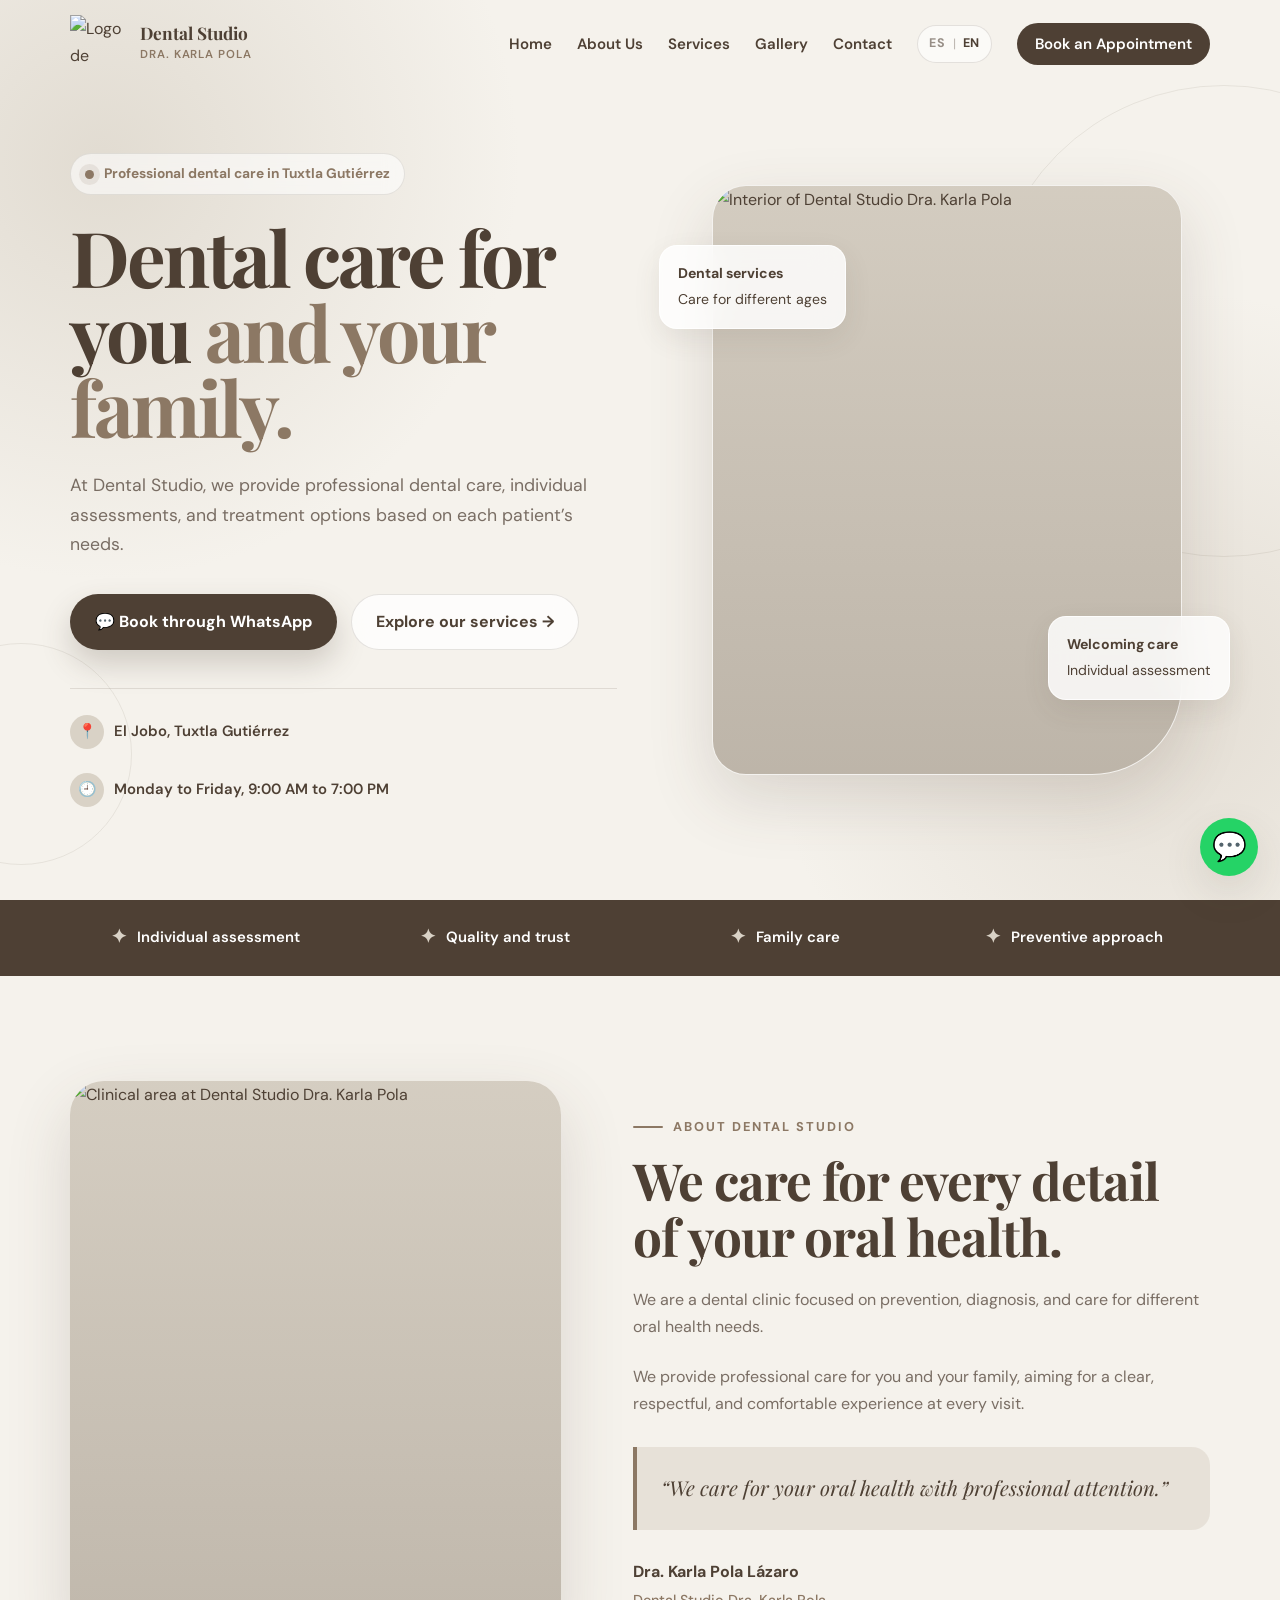
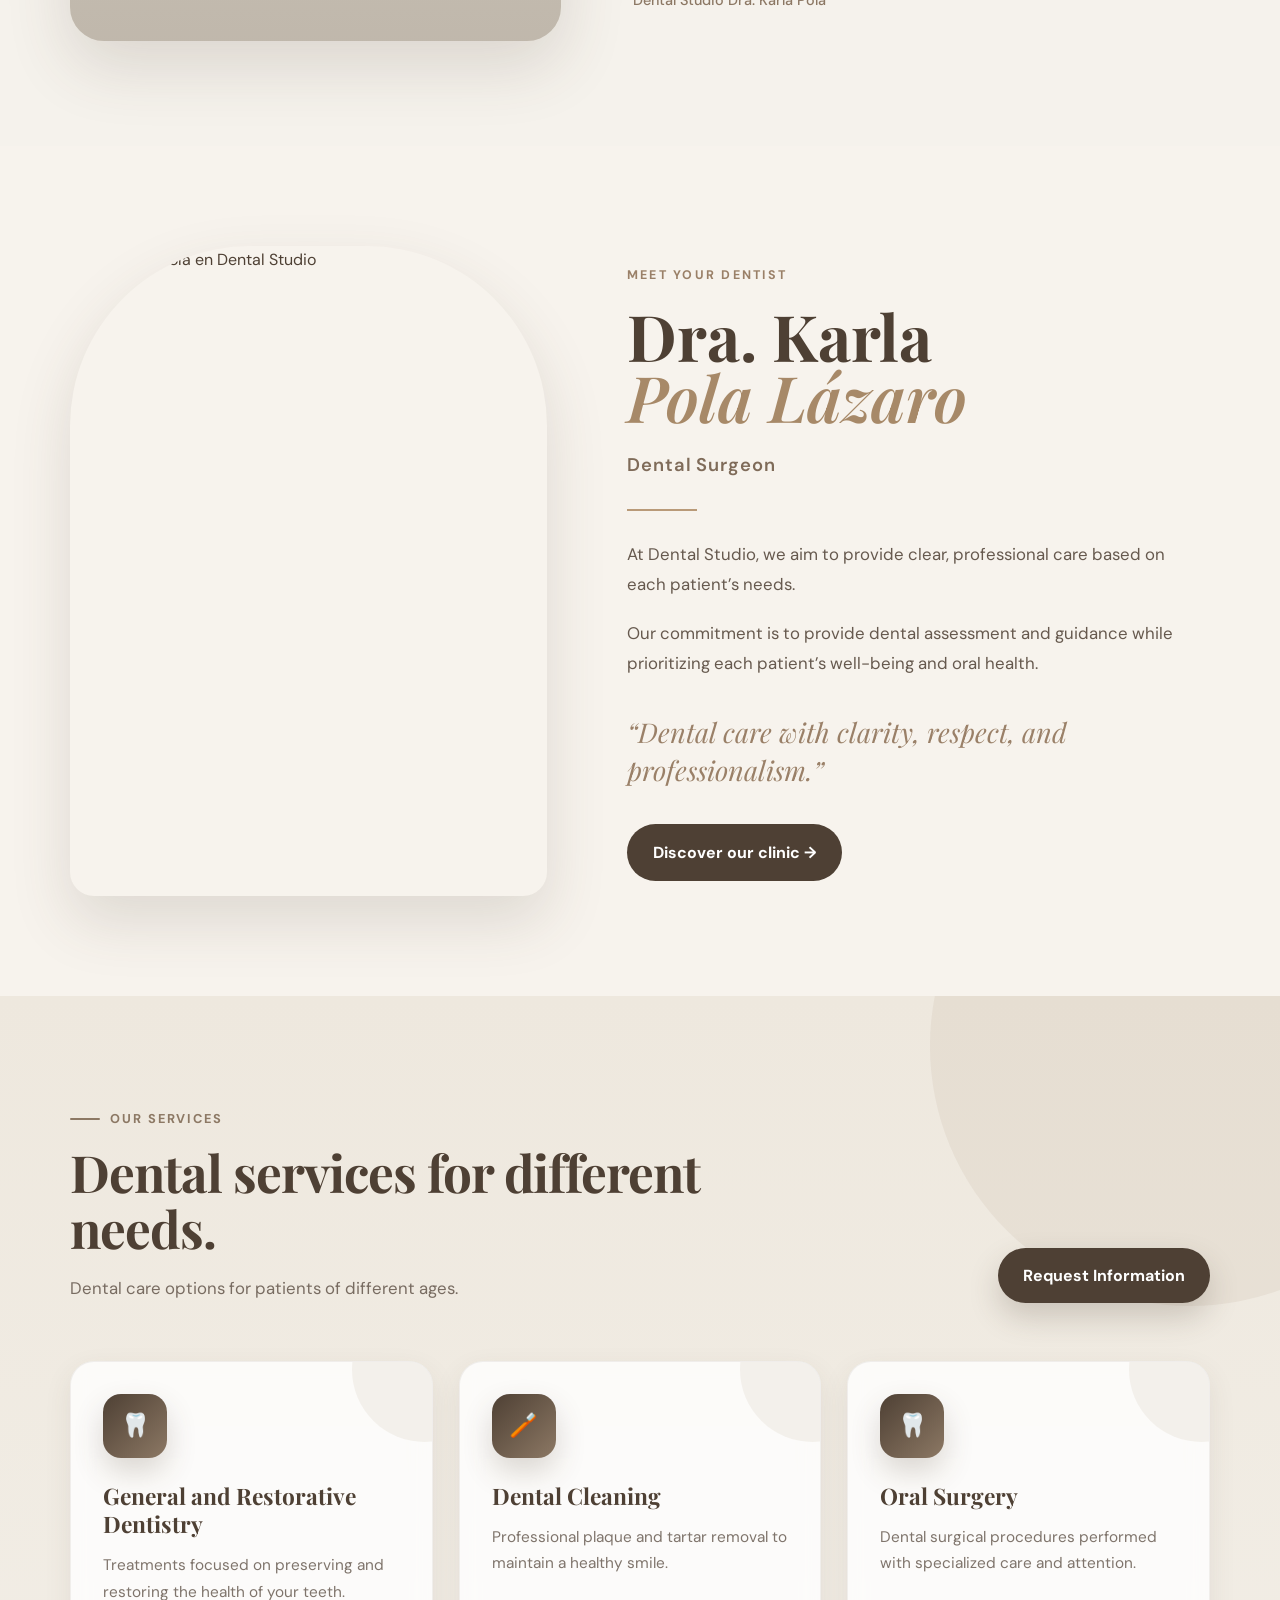
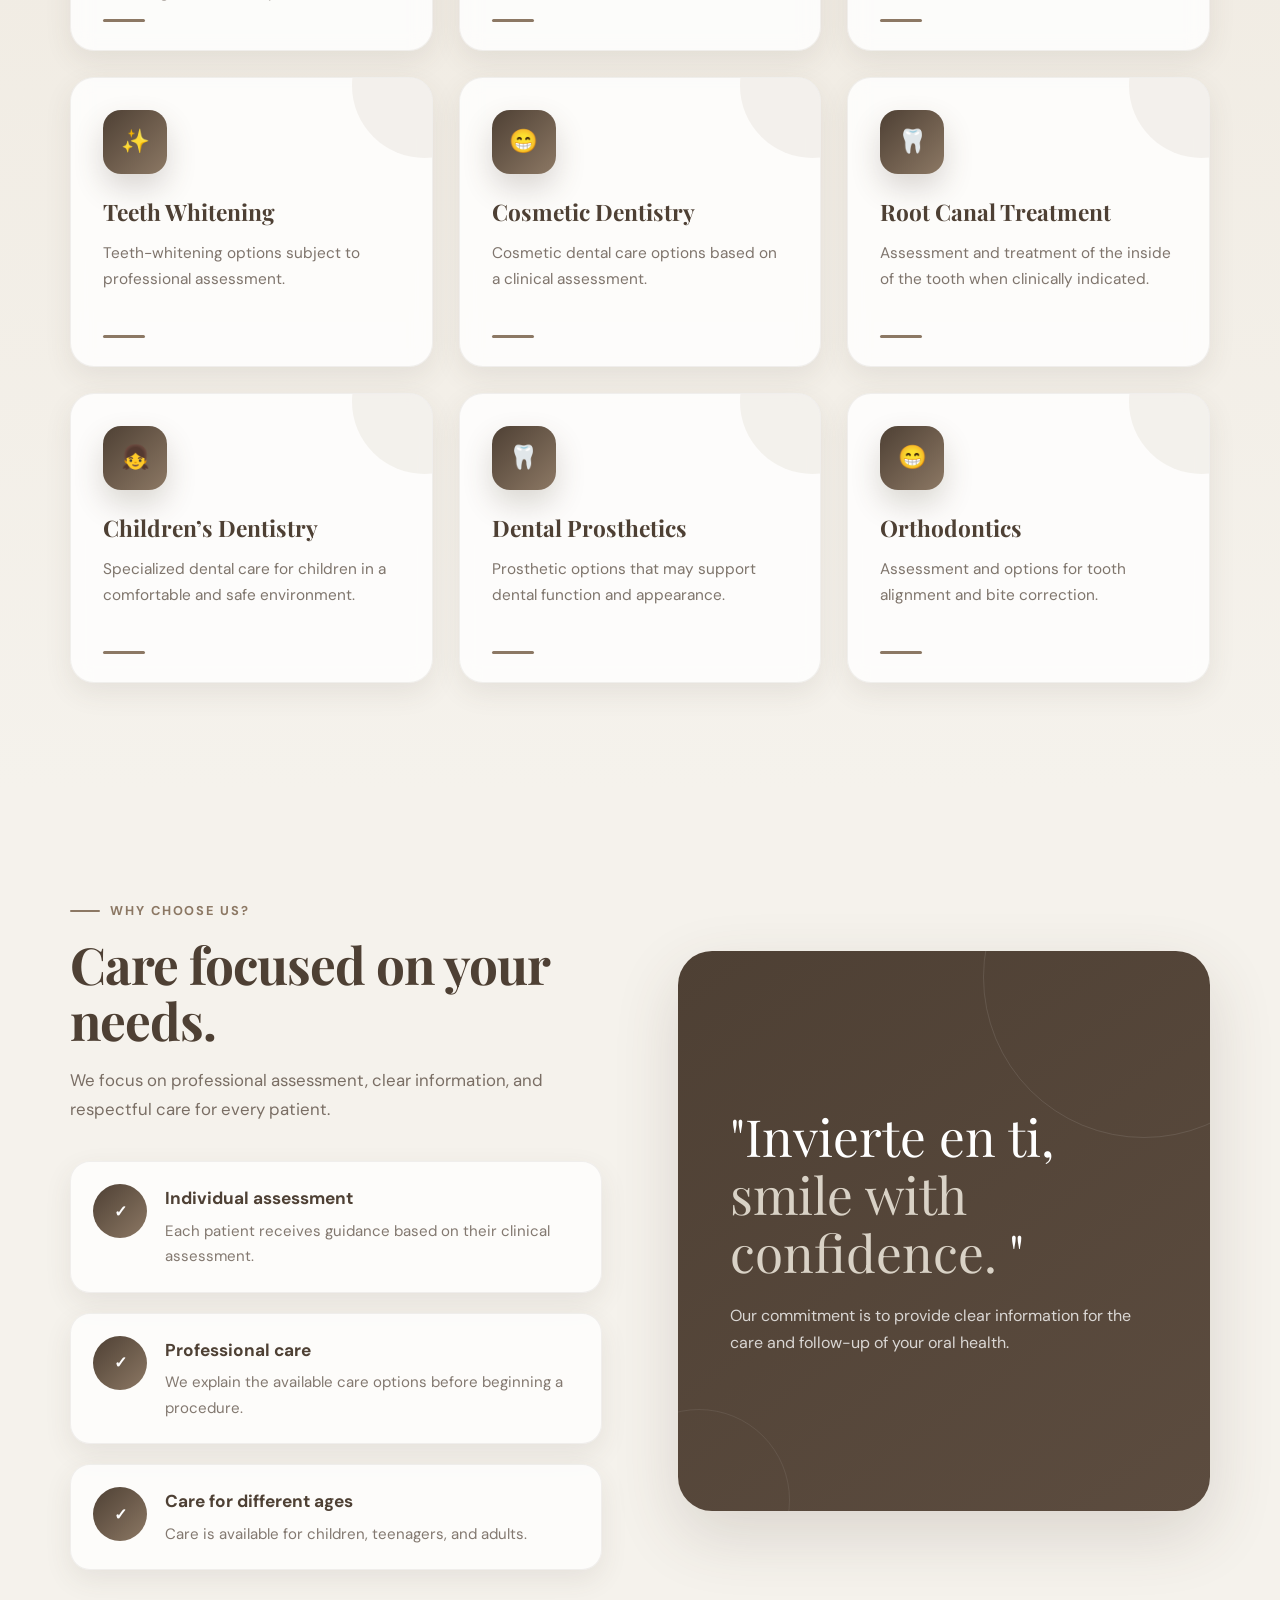
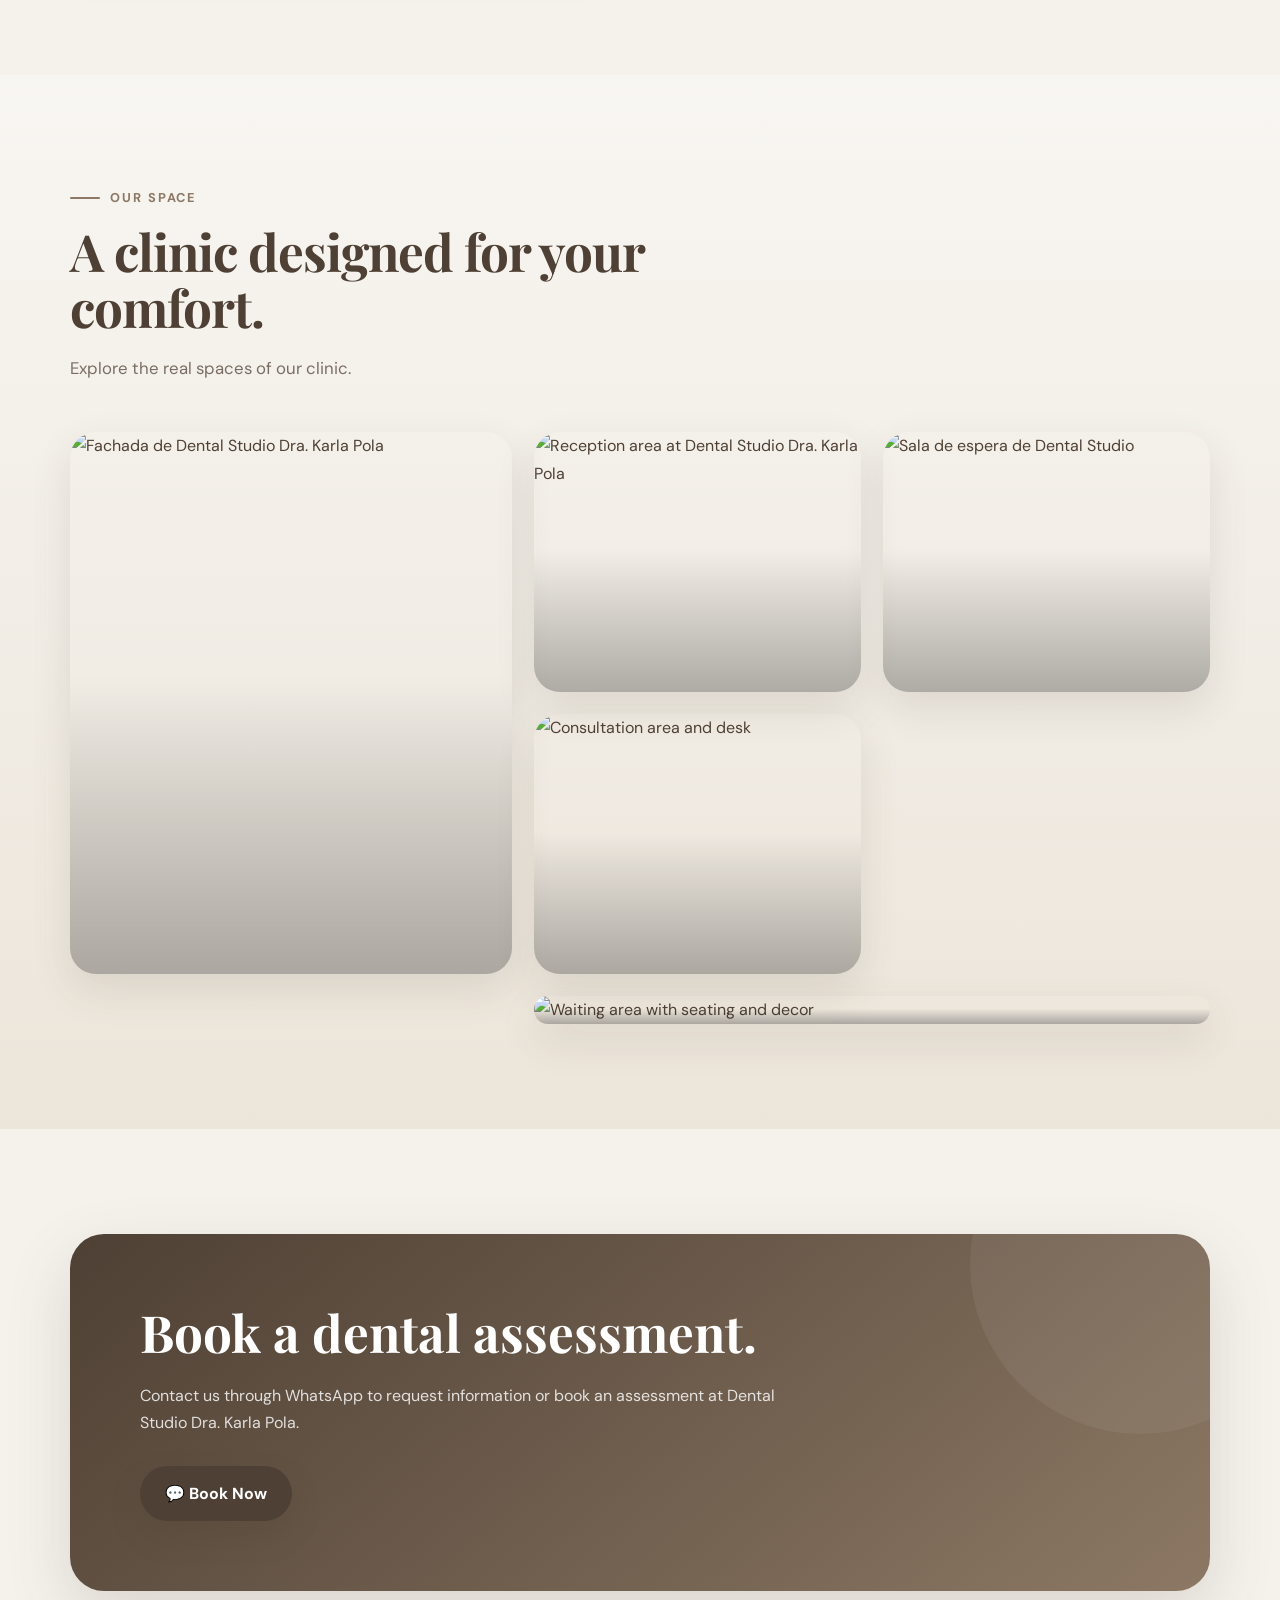
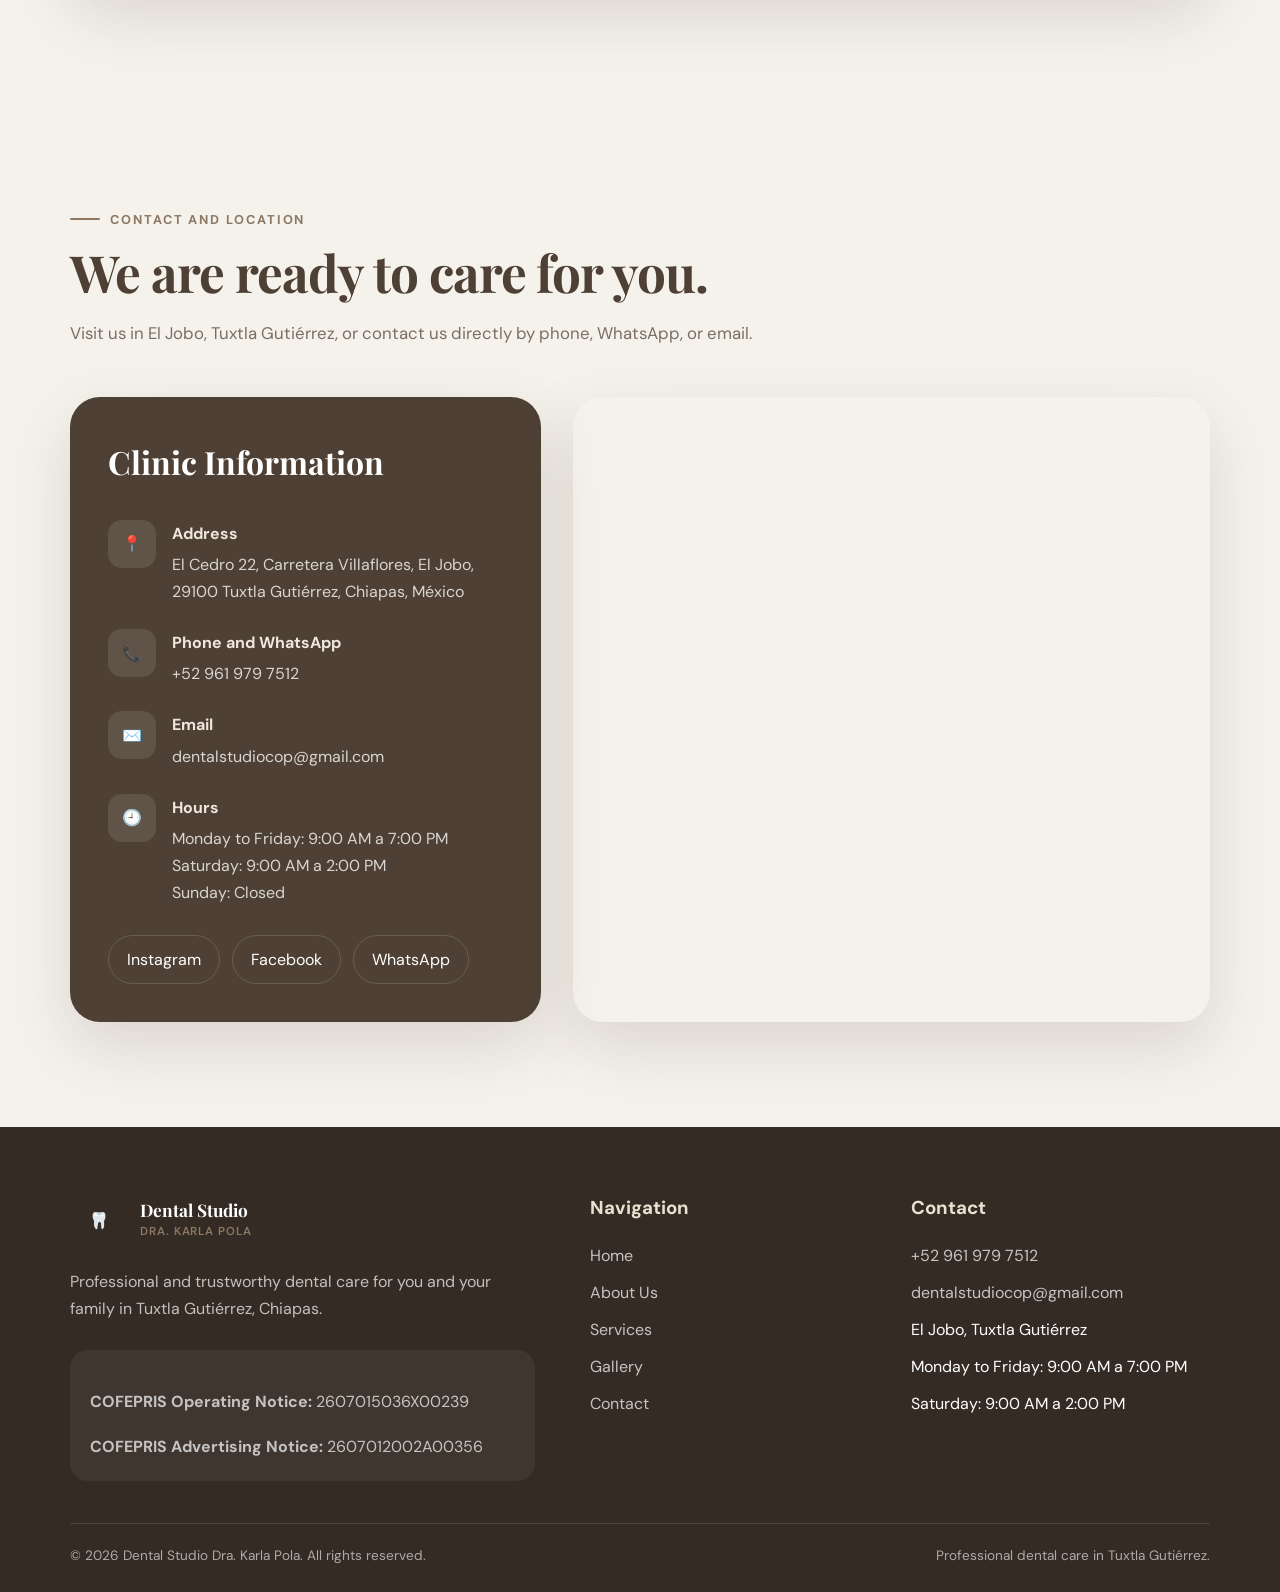
==== en.html @ 8b42f041 "Add files via upload Upload Dental Studio website" ====
<!DOCTYPE html>
<html lang="en">

<head>

    <meta charset="UTF-8">

    <meta name="viewport" content="width=device-width, initial-scale=1.0">

    <title>
        Dental Studio Dra. Karla Pola | Dentist in Tuxtla Gutiérrez
    </title>

    <meta
        name="description"
        content="Dental Studio Dra. Karla Pola offers professional dental care in Tuxtla Gutiérrez, Chiapas. Book your appointment through WhatsApp."
    >

    <meta
        name="keywords"
        content="dentist in Tuxtla Gutiérrez, dental clinic, dental cleaning, orthodontics, root canal treatment, teeth whitening"
    >

    <meta name="author" content="Dental Studio Dra. Karla Pola">

    <meta name="robots" content="index, follow">

    <meta name="theme-color" content="#4e4034">

    <meta
        property="og:title"
        content="Dental Studio Dra. Karla Pola"
    >

    <meta
        property="og:description"
        content="Professional and trustworthy dental care for you and your family."
    >

    <meta property="og:type" content="website">

    <meta property="og:locale" content="en_US">

    <link rel="preconnect" href="https://fonts.googleapis.com">

    <link
        rel="preconnect"
        href="https://fonts.gstatic.com"
        crossorigin
    >

    <link
        href="https://fonts.googleapis.com/css2?family=DM+Sans:wght@400;500;600;700&family=Playfair+Display:wght@600;700&display=swap"
        rel="stylesheet"
    >

    <link rel="stylesheet" href="style.css">

</head>

<body>

    <!-- Header and navigation -->

    <header class="site-header" id="header">

        <div class="container navbar">

            <a href="#inicio" class="brand">

      <div class="brand-mark">
    <img src="images/logo-simbolo.png" alt="Logo de Dental Studio Dra. Karla Pola">
</div>

                <div class="brand-text">

                    <strong>
                        Dental Studio
                    </strong>

                    <span>
                        Dra. Karla Pola
                    </span>

                </div>

            </a>

            <button
                class="menu-toggle"
                id="menuToggle"
                aria-label="Open menu"
                aria-expanded="false"
            >

                <span id="menuIcon">
                    ☰
                </span>

            </button>

            <nav aria-label="Main navigation">

                <ul class="nav-links" id="navLinks">

                    <li>
                        <a href="#inicio">
                            Home
                        </a>
                    </li>

                    <li>
                        <a href="#nosotros">
                            About Us
                        </a>
                    </li>

                    <li>
                        <a href="#servicios">
                            Services
                        </a>
                    </li>

                    <li>
                        <a href="#galeria">
                            Gallery
                        </a>
                    </li>

                    <li>
                        <a href="#contacto">
                            Contact
                        </a>
                    </li>
<li class="language-switcher">

    <a
        href="index.html"
        class="language-link"
        lang="es"
    >
        ES
    </a>

    <span aria-hidden="true">|</span>

    <a
        href="en.html"
        class="language-link active"
        lang="en"
        aria-current="page"
    >
        EN
    </a>

</li>
                    <li>

                        <a
                            class="nav-appointment"
                            href="https://wa.me/529619797512?text=Hello%2C%20I%20would%20like%20to%20book%20an%20appointment%20at%20Dental%20Studio."
                            target="_blank"
                            rel="noopener"
                        >

                            Book an Appointment

                        </a>

                    </li>

                </ul>

            </nav>

        </div>

    </header>


    <main>

        <!-- Hero section -->

        <section class="hero" id="inicio">

            <div class="container hero-grid">

                <div class="hero-content reveal">

                    <div class="hero-badge">

                        <span class="hero-badge-dot"></span>

                        Professional dental care in Tuxtla Gutiérrez

                    </div>

                    <h1>

                        Dental care for you

                        <span>
                            and your family.
                        </span>

                    </h1>

                    <p class="hero-description">

                        At Dental Studio, we provide professional dental care, individual assessments, and treatment options based on each patient’s needs.

                    </p>

                    <div class="hero-actions">

                        <a
                            class="btn btn-primary"
                            href="https://wa.me/529619797512?text=Hello%2C%20I%20would%20like%20to%20book%20an%20appointment%20at%20Dental%20Studio."
                            target="_blank"
                            rel="noopener"
                        >

                            💬 Book through WhatsApp

                        </a>

                        <a
                            class="btn btn-secondary"
                            href="#servicios"
                        >

                            Explore our services →

                        </a>

                    </div>

                    <div class="hero-info">

                        <div class="hero-info-item">

                            <span class="hero-info-icon">
                                📍
                            </span>

                            El Jobo, Tuxtla Gutiérrez

                        </div>

                        <div class="hero-info-item">

                            <span class="hero-info-icon">
                                🕘
                            </span>

                            Monday to Friday, 9:00 AM to 7:00 PM

                        </div>

                    </div>

                </div>


                <div class="hero-art reveal">

                    <div class="hero-card-main">

    <img
        src="images/consultorio-principal.jpg"
        alt="Interior of Dental Studio Dra. Karla Pola"
        class="hero-photo"
    >


                    </div>

                    <div class="floating-card floating-one">

                        <strong>
                            Dental services
                        </strong>

                        Care for different ages

                    </div>

                    <div class="floating-card floating-two">

                        <strong>
                            Welcoming care
                        </strong>

                        Individual assessment

                    </div>

                </div>

            </div>

        </section>


        <!-- Franja de beneficios -->

        <section class="trust-strip">

            <div class="container trust-list">

                <div class="trust-item">

                    <span>
                        ✦
                    </span>

                    Individual assessment

                </div>

                <div class="trust-item">

                    <span>
                        ✦
                    </span>

                    Quality and trust

                </div>

                <div class="trust-item">

                    <span>
                        ✦
                    </span>

                    Family care

                </div>

                <div class="trust-item">

                    <span>
                        ✦
                    </span>

                    Preventive approach

                </div>

            </div>

        </section>


        <!-- About the clinic -->

        <section class="section" id="nosotros">

            <div class="container about-grid">

                <div class="about-visual reveal">

    <img
        src="images/equipo-dental.jpg"
        alt="Clinical area at Dental Studio Dra. Karla Pola"
        class="about-photo"
    >

</div>

                <div class="about-content reveal">

                    <span class="section-kicker">

                        About Dental Studio

                    </span>

                    <h2 class="section-title">

                        We care for every detail of your oral health.

                    </h2>

                    <p>

                        We are a dental clinic focused on prevention, diagnosis, and care for different oral health needs.

                    </p>

                    <p>

                        We provide professional care for you and your family, aiming for a clear, respectful, and comfortable experience at every visit.

                    </p>

                    <div class="signature">

                        “We care for your oral health with professional attention.”

                    </div>

                    <div class="doctor-name">

                        Dra. Karla Pola Lázaro

                        <span>

                            Dental Studio Dra. Karla Pola

                        </span>

                    </div>

                </div>

            </div>

        </section>
<!-- ========================================
     CONOCE A LA DRA. KARLA POLA
========================================= -->

<section class="dentista-section" id="dentista">
    <div class="container dentista-container">

        <!-- Photo -->
        <div class="dentista-foto">
            <img
                src="images/dra-karla-pola.jpg"
                alt="Dra. Karla Pola en Dental Studio"
            >
        </div>

        <!-- Information -->
        <div class="dentista-info">

            <span class="dentista-etiqueta">
                MEET YOUR DENTIST
            </span>

            <h2>
                Dra. Karla<br>
                <em>Pola Lázaro</em>
            </h2>

            <p class="dentista-titulo">
                Dental Surgeon
            </p>

            <div class="dentista-linea"></div>

            <p class="dentista-descripcion">
                At Dental Studio, we aim to provide clear, professional care based on each patient’s needs.
            </p>

            <p class="dentista-descripcion">
                Our commitment is to provide dental assessment and guidance while prioritizing each patient’s well-being and oral health.
            </p>

            <blockquote>
                “Dental care with clarity, respect, and professionalism.”
            </blockquote>

            <a href="#contacto" class="dentista-boton">
                Discover our clinic →
            </a>

        </div>

    </div>
</section>
        <!-- =========================
             SERVICIOS
        ========================== -->

        <section class="section services-section" id="servicios">

            <div class="container">

                <div class="services-header reveal">

                    <div>

                        <span class="section-kicker">
                            Our Services
                        </span>

                        <h2 class="section-title">
                            Dental services for different needs.
                        </h2>

                        <p class="section-text">
                            Dental care options for patients of different ages.
                        </p>

                    </div>

                    <a
                        href="https://wa.me/529619797512"
                        target="_blank"
                        class="btn btn-primary">

                        Request Information

                    </a>

                </div>


                <div class="services-grid">

                    <div class="card reveal">

                        <div class="service-icon">🦷</div>

                        <h3>General and Restorative Dentistry</h3>

                        <p>
                            Treatments focused on preserving and restoring the health of your teeth.
                        </p>

                    </div>


                    <div class="card reveal">

                        <div class="service-icon">🪥</div>

                        <h3>Dental Cleaning</h3>

                        <p>
                            Professional plaque and tartar removal to maintain a healthy smile.
                        </p>

                    </div>


                    <div class="card reveal">

                        <div class="service-icon">🦷</div>

                        <h3>Oral Surgery</h3>

                        <p>
                            Dental surgical procedures performed with specialized care and attention.
                        </p>

                    </div>


                    <div class="card reveal">

                        <div class="service-icon">✨</div>

                        <h3>Teeth Whitening</h3>

                        <p>
                            Teeth-whitening options subject to professional assessment.
                        </p>

                    </div>


                    <div class="card reveal">

                        <div class="service-icon">😁</div>

                        <h3>Cosmetic Dentistry</h3>

                        <p>
                            Cosmetic dental care options based on a clinical assessment.
                        </p>

                    </div>


                    <div class="card reveal">

                        <div class="service-icon">🦷</div>

                        <h3>Root Canal Treatment</h3>

                        <p>
                            Assessment and treatment of the inside of the tooth when clinically indicated.
                        </p>

                    </div>


                    <div class="card reveal">

                        <div class="service-icon">👧</div>

                        <h3>Children’s Dentistry</h3>

                        <p>
                            Specialized dental care for children in a comfortable and safe environment.
                        </p>

                    </div>


                    <div class="card reveal">

                        <div class="service-icon">🦷</div>

                        <h3>Dental Prosthetics</h3>

                        <p>
                            Prosthetic options that may support dental function and appearance.
                        </p>

                    </div>


                    <div class="card reveal">

                        <div class="service-icon">😁</div>

                        <h3>Orthodontics</h3>

                        <p>
                            Assessment and options for tooth alignment and bite correction.
                        </p>

                    </div>

                </div>

            </div>

        </section>


        <!-- =========================
             WHY CHOOSE US?
        ========================== -->

        <section class="section">

            <div class="container benefits-grid">

                <div class="reveal">

                    <span class="section-kicker">

                        Why choose us?

                    </span>

                    <h2 class="section-title">

                        Care focused on your needs.

                    </h2>

                    <p class="section-text">

                        We focus on professional assessment, clear information, and respectful care for every patient.

                    </p>

                    <div class="benefit-list">

                        <div class="benefit-item">

                            <div class="benefit-number">

                                ✓

                            </div>

                            <div>

                                <h3>

                                    Individual assessment

                                </h3>

                                <p>

                                    Each patient receives guidance based on their clinical assessment.

                                </p>

                            </div>

                        </div>


                        <div class="benefit-item">

                            <div class="benefit-number">

                                ✓

                            </div>

                            <div>

                                <h3>

                                    Professional care

                                </h3>

                                <p>

                                    We explain the available care options before beginning a procedure.

                                </p>

                            </div>

                        </div>


                        <div class="benefit-item">

                            <div class="benefit-number">

                                ✓

                            </div>

                            <div>

                                <h3>

                                    Care for different ages

                                </h3>

                                <p>

                                    Care is available for children, teenagers, and adults.

                                </p>

                            </div>

                        </div>

                    </div>

                </div>


                <div class="benefit-visual reveal">

                    <div class="large-quote">

                        "Invierte en ti,

                        <span>

                            smile with confidence.

                        </span>"

                    </div>

                    <p>

                        Our commitment is to provide clear information for the care and follow-up of your oral health.

                    </p>

                </div>

            </div>

        </section>
        <!-- =========================
             GALLERY
        ========================== -->

        <section class="section gallery-section" id="galeria">

            <div class="container">

                <div class="reveal">

                    <span class="section-kicker">
                        Our Space
                    </span>

                    <h2 class="section-title">
                        A clinic designed for your comfort.
                    </h2>

                    <p class="section-text">
                        Explore the real spaces of our clinic.
                    </p>

                </div>


                <div class="gallery-grid">
<div class="gallery-item reveal">

    <img
        src="images/fachada.jpg"
        alt="Fachada de Dental Studio Dra. Karla Pola"
        class="gallery-photo"
    >

</div>

    <div class="gallery-item reveal">

        <img
            src="images/recepcion.jpg"
            alt="Reception area at Dental Studio Dra. Karla Pola"
            class="gallery-photo"
        >

    </div>

    <div class="gallery-item reveal">

        <img
            src="images/sala-espera.jpg"
            alt="Sala de espera de Dental Studio"
            class="gallery-photo"
        >

    </div>

    <div class="gallery-item reveal">

        <img
            src="images/escritorio.jpg"
            alt="Consultation area and desk"
            class="gallery-photo"
        >

    </div>

    <div class="gallery-item reveal">

        <img
            src="images/sillas-espejo.jpg"
            alt="Waiting area with seating and decor"
            class="gallery-photo"
        >

    </div>

</div>
        </section>


        <!-- =========================
             CALL TO ACTION
        ========================== -->

        <section class="section">

            <div class="container">

                <div class="cta-wrap reveal">

                    <div class="cta-content">

                        <h2>
                            Book a dental assessment.
                        </h2>

                        <p>
                            Contact us through WhatsApp to request information or book an assessment at Dental Studio Dra. Karla Pola.
                        </p>

                        <a
                            class="btn btn-primary"
                            href="https://wa.me/529619797512?text=Hello%2C%20I%20would%20like%20to%20book%20an%20appointment."
                            target="_blank"
                            rel="noopener"
                        >

                            💬 Book Now

                        </a>

                    </div>

                </div>

            </div>

        </section>


        <!-- =========================
             CONTACTO
        ========================== -->

        <section class="section" id="contacto">

            <div class="container">

                <div class="reveal">

                    <span class="section-kicker">
                        Contact and Location
                    </span>

                    <h2 class="section-title">
                        We are ready to care for you.
                    </h2>

                    <p class="section-text">
                        Visit us in El Jobo, Tuxtla Gutiérrez, or contact us directly by phone, WhatsApp, or email.
                    </p>

                </div>


                <div class="contact-grid">

                    <div class="contact-panel reveal">

                        <h3>
                            Clinic Information
                        </h3>


                        <div class="contact-list">

                            <div class="contact-item">

                                <div class="contact-icon">
                                    📍
                                </div>

                                <div>

                                    <strong>
                                        Address
                                    </strong>

                                    <span>
                                        El Cedro 22, Carretera Villaflores,
                                        El Jobo, 29100 Tuxtla Gutiérrez,
                                        Chiapas, México
                                    </span>

                                </div>

                            </div>


                            <div class="contact-item">

                                <div class="contact-icon">
                                    📞
                                </div>

                                <div>

                                    <strong>
                                        Phone and WhatsApp
                                    </strong>

                                    <a href="tel:+529619797512">
                                        +52 961 979 7512
                                    </a>

                                </div>

                            </div>


                            <div class="contact-item">

                                <div class="contact-icon">
                                    ✉️
                                </div>

                                <div>

                                    <strong>
                                        Email
                                    </strong>

                                    <a href="mailto:dentalstudiocop@gmail.com">
                                        dentalstudiocop@gmail.com
                                    </a>

                                </div>

                            </div>


                            <div class="contact-item">

                                <div class="contact-icon">
                                    🕘
                                </div>

                                <div>

                                    <strong>
                                        Hours
                                    </strong>

                                    <span>

                                        Monday to Friday:
                                        9:00 AM a 7:00 PM

                                        <br>

                                        Saturday:
                                        9:00 AM a 2:00 PM

                                        <br>

                                        Sunday:
                                        Closed

                                    </span>

                                </div>

                            </div>

                        </div>


                        <div class="social-links">

                            <a
                                class="social-link"
                                href="https://www.instagram.com/dentalstudio_drakarlapola?utm_source=qr"
                                target="_blank"
                                rel="noopener"
                            >

                                Instagram

                            </a>


                            <a
                                class="social-link"
                                href="https://www.facebook.com/share/1AmWBhHRGw/?mibextid=wwXIfr"
                                target="_blank"
                                rel="noopener"
                            >

                                Facebook

                            </a>


                            <a
                                class="social-link"
                                href="https://wa.me/529619797512"
                                target="_blank"
                                rel="noopener"
                            >

                                WhatsApp

                            </a>

                        </div>

                    </div>


                    <div class="map-panel reveal">

                        <iframe
                            src="https://www.google.com/maps/embed?pb=!1m18!1m12!1m3!1d3821.4355784479726!2d-93.11124862457578!3d16.705104522101074!2m3!1f0!2f0!3f0!3m2!1i1024!2i768!4f13.1!3m3!1m2!1s0x85ecd97ac8fa0645%3A0x7b924d3f3253e0d6!2sDENTAL%20STUDIO%20DRA%20KARLA%20POLA!5e0!3m2!1sen!2sus!4v1783814371559!5m2!1sen!2sus"
                            width="600"
                            height="450"
                            style="border:0;"
                            allowfullscreen=""
                            loading="lazy"
                            referrerpolicy="strict-origin-when-cross-origin"
                            title="Location of Dental Studio Dra. Karla Pola">
                        </iframe>

                    </div>

                </div>

            </div>

        </section>

    </main>


    <!-- =========================
         FOOTER
    ========================== -->

    <footer>

        <div class="container">

            <div class="footer-grid">

                <div class="footer-brand">

                    <a href="#inicio" class="brand">

                        <div class="brand-mark">
                            🦷
                        </div>

                        <div class="brand-text">

                            <strong>
                                Dental Studio
                            </strong>

                            <span>
                                Dra. Karla Pola
                            </span>

                        </div>

                    </a>


                    <p>
                        Professional and trustworthy dental care
                        for you and your family in Tuxtla Gutiérrez,
                        Chiapas.
                    </p>


                    <div class="legal-notices">

                        <p>

                            <strong>
                                COFEPRIS Operating Notice:
                            </strong>

                            2607015036X00239

                        </p>

                        <p>

                            <strong>
                                COFEPRIS Advertising Notice:
                            </strong>

                            2607012002A00356

                        </p>

                    </div>

                </div>


                <div>

                    <h3 class="footer-title">
                        Navigation
                    </h3>

                    <ul class="footer-links">

                        <li>
                            <a href="#inicio">
                                Home
                            </a>
                        </li>

                        <li>
                            <a href="#nosotros">
                                About Us
                            </a>
                        </li>

                        <li>
                            <a href="#servicios">
                                Services
                            </a>
                        </li>

                        <li>
                            <a href="#galeria">
                                Gallery
                            </a>
                        </li>

                        <li>
                            <a href="#contacto">
                                Contact
                            </a>
                        </li>

                    </ul>

                </div>


                <div>

                    <h3 class="footer-title">
                        Contact
                    </h3>

                    <ul class="footer-links">

                        <li>

                            <a href="tel:+529619797512">
                                +52 961 979 7512
                            </a>

                        </li>

                        <li>

                            <a href="mailto:dentalstudiocop@gmail.com">
                                dentalstudiocop@gmail.com
                            </a>

                        </li>

                        <li>
                            El Jobo, Tuxtla Gutiérrez
                        </li>

                        <li>
                            Monday to Friday: 9:00 AM a 7:00 PM
                        </li>

                        <li>
                            Saturday: 9:00 AM a 2:00 PM
                        </li>

                    </ul>

                </div>

            </div>


            <div class="footer-bottom">

                <span>

                    © <span id="currentYear"></span>
                    Dental Studio Dra. Karla Pola.
                    All rights reserved.

                </span>

                <span>
                    Professional dental care in Tuxtla Gutiérrez.
                </span>

            </div>

        </div>

    </footer>


    <!-- Back-to-top button -->

    <button
        class="back-to-top"
        id="backToTop"
        aria-label="Back to top"
    >

        ↑

    </button>


    <!-- Floating WhatsApp button -->

    <a
        class="whatsapp-float"
        href="https://wa.me/529619797512?text=Hello%2C%20I%20would%20like%20to%20request%20information."
        target="_blank"
        rel="noopener"
        aria-label="Contact through WhatsApp"
    >

        💬

    </a>


    <script src="script.js"></script>

</body>

</html>
---- style.css ----
/* ========================================
   VARIABLES Y COLORES
======================================== */

:root {
    --ivory: #f5f2ec;
    --cream: #eee8de;
    --stone: #b7a996;
    --walnut: #8c7864;
    --greige: #d9d2c6;
    --mocha: #4e4034;
    --dark-mocha: #392f27;
    --white: #ffffff;

    --text-soft: rgba(78, 64, 52, 0.74);
    --border-soft: rgba(78, 64, 52, 0.1);

    --shadow-large:
        0 24px 65px rgba(78, 64, 52, 0.16);

    --shadow-medium:
        0 16px 40px rgba(78, 64, 52, 0.12);

    --shadow-small:
        0 10px 28px rgba(78, 64, 52, 0.09);

    --radius-large: 34px;
    --radius-medium: 24px;
    --radius-small: 16px;

    --transition: 0.35s ease;
}


/* ========================================
   REINICIO GENERAL
======================================== */

* {
    margin: 0;
    padding: 0;
    box-sizing: border-box;
}


html {
    scroll-behavior: smooth;
    scroll-padding-top: 95px;
}


body {
    font-family: "DM Sans", Arial, sans-serif;
    background-color: var(--ivory);
    color: var(--mocha);
    line-height: 1.7;
    overflow-x: hidden;
}


body.menu-open {
    overflow: hidden;
}


img {
    display: block;
    width: 100%;
    max-width: 100%;
}


a {
    color: inherit;
    text-decoration: none;
}


button,
input,
textarea,
select {
    font: inherit;
}


ul {
    list-style: none;
}


/* ========================================
   CONTENEDORES Y SECCIONES
======================================== */

.container {
    width: min(1140px, calc(100% - 40px));
    margin-left: auto;
    margin-right: auto;
}


.section {
    position: relative;
    padding: 105px 0;
}


.section-kicker {
    display: inline-flex;
    align-items: center;
    gap: 10px;
    margin-bottom: 14px;
    color: var(--walnut);
    font-size: 0.8rem;
    font-weight: 700;
    letter-spacing: 0.15em;
    text-transform: uppercase;
}


.section-kicker::before {
    content: "";
    width: 30px;
    height: 2px;
    border-radius: 999px;
    background-color: var(--walnut);
}


.section-title {
    max-width: 760px;
    font-family: "Playfair Display", Georgia, serif;
    font-size: clamp(2.2rem, 4vw, 3.8rem);
    line-height: 1.1;
    letter-spacing: -0.02em;
    color: var(--mocha);
}


.section-text {
    max-width: 720px;
    margin-top: 18px;
    color: var(--text-soft);
    font-size: 1.05rem;
}


/* ========================================
   BOTONES
======================================== */

.btn {
    display: inline-flex;
    align-items: center;
    justify-content: center;
    gap: 10px;
    min-height: 52px;
    padding: 13px 24px;
    border: 1px solid transparent;
    border-radius: 999px;
    font-weight: 700;
    cursor: pointer;

    transition:
        transform var(--transition),
        box-shadow var(--transition),
        background-color var(--transition),
        color var(--transition);
}


.btn:hover {
    transform: translateY(-3px);
}


.btn-primary {
    background-color: var(--mocha);
    color: var(--white);
    box-shadow:
        0 14px 30px rgba(78, 64, 52, 0.22);
}


.btn-primary:hover {
    background-color: var(--dark-mocha);
    box-shadow:
        0 18px 38px rgba(78, 64, 52, 0.28);
}


.btn-secondary {
    background-color: rgba(255, 255, 255, 0.76);
    color: var(--mocha);
    border-color: rgba(78, 64, 52, 0.14);
    backdrop-filter: blur(12px);
}


.btn-secondary:hover {
    background-color: var(--white);
}


/* ========================================
   ENCABEZADO
======================================== */

.site-header {
    position: fixed;
    top: 0;
    left: 0;
    right: 0;
    z-index: 1000;
    padding: 15px 0;

    transition:
        padding var(--transition),
        background-color var(--transition),
        box-shadow var(--transition);
}


.site-header.scrolled {
    padding: 10px 0;
    background-color: rgba(245, 242, 236, 0.92);
    backdrop-filter: blur(18px);
    box-shadow:
        0 8px 30px rgba(78, 64, 52, 0.08);
}


.navbar {
    display: flex;
    align-items: center;
    justify-content: space-between;
    gap: 30px;
}


/* ========================================
   LOGO Y NOMBRE
======================================== */

.brand {
    display: flex;
    align-items: center;
    gap: 12px;
    min-width: 230px;
}


.brand-mark {
    width: 58px;
    height: 58px;
    display: flex;
    align-items: center;
    justify-content: center;
    flex-shrink: 0;
}

.brand-mark img {
    width: 100%;
    height: 100%;
    object-fit: contain;
    display: block;
}

.brand-text strong {
    display: block;
    font-family: "Playfair Display", Georgia, serif;
    font-size: 1.08rem;
    line-height: 1.1;
}


.brand-text span {
    display: block;
    margin-top: 3px;
    color: var(--walnut);
    font-size: 0.72rem;
    font-weight: 600;
    letter-spacing: 0.08em;
    text-transform: uppercase;
}


/* ========================================
   MENÚ
======================================== */

.nav-links {
    display: flex;
    align-items: center;
    gap: 25px;
}


.nav-links a {
    position: relative;
    font-size: 0.94rem;
    font-weight: 600;
}


.nav-links a:not(.nav-appointment)::after {
    content: "";
    position: absolute;
    left: 0;
    bottom: -7px;
    width: 0;
    height: 2px;
    border-radius: 999px;
    background-color: var(--walnut);
    transition: width var(--transition);
}


.nav-links a:hover::after {
    width: 100%;
}


.nav-appointment {
    padding: 11px 18px;
    border-radius: 999px;
    background-color: var(--mocha);
    color: var(--white);

    transition:
        transform var(--transition),
        background-color var(--transition),
        box-shadow var(--transition);
}


.nav-appointment:hover {
    transform: translateY(-2px);
    background-color: var(--dark-mocha);
    box-shadow:
        0 12px 28px rgba(78, 64, 52, 0.2);
}


.menu-toggle {
    width: 46px;
    height: 46px;
    display: none;
    place-items: center;
    border: none;
    border-radius: 50%;
    background-color: var(--white);
    color: var(--mocha);
    box-shadow: var(--shadow-small);
    cursor: pointer;
}


/* ========================================
   ANIMACIONES GENERALES
======================================== */

.reveal {
    opacity: 0;
    transform: translateY(30px);

    transition:
        opacity 0.8s ease,
        transform 0.8s ease;
}


.reveal.visible {
    opacity: 1;
    transform: translateY(0);
}
/* ========================================
   PORTADA PRINCIPAL
======================================== */

.hero {
    min-height: 100vh;
    display: flex;
    align-items: center;
    position: relative;
    overflow: hidden;
    padding: 145px 0 85px;

    background:
        radial-gradient(
            circle at 8% 18%,
            rgba(217, 210, 198, 0.7),
            transparent 30%
        ),
        radial-gradient(
            circle at 92% 78%,
            rgba(183, 169, 150, 0.28),
            transparent 30%
        ),
        var(--ivory);
}


.hero::before,
.hero::after {
    content: "";
    position: absolute;
    border-radius: 50%;
    border: 1px solid rgba(78, 64, 52, 0.09);
}


.hero::before {
    width: 470px;
    height: 470px;
    top: 85px;
    right: -180px;
}


.hero::after {
    width: 220px;
    height: 220px;
    left: -90px;
    bottom: 35px;
}


.hero-grid {
    display: grid;
    grid-template-columns: 1.02fr 0.98fr;
    align-items: center;
    gap: 68px;
    position: relative;
    z-index: 1;
}


.hero-content {
    position: relative;
    z-index: 2;
}


.hero-badge {
    display: inline-flex;
    align-items: center;
    gap: 10px;
    padding: 8px 14px;
    border: 1px solid rgba(78, 64, 52, 0.12);
    border-radius: 999px;
    background-color: rgba(255, 255, 255, 0.58);
    color: var(--walnut);
    font-size: 0.86rem;
    font-weight: 700;
    backdrop-filter: blur(10px);
}


.hero-badge-dot {
    width: 9px;
    height: 9px;
    border-radius: 50%;
    background-color: var(--walnut);
    box-shadow:
        0 0 0 6px rgba(140, 120, 100, 0.13);
}


.hero h1 {
    max-width: 700px;
    margin-top: 24px;
    font-family: "Playfair Display", Georgia, serif;
    font-size: clamp(3rem, 6vw, 5.9rem);
    line-height: 0.98;
    letter-spacing: -0.04em;
}


.hero h1 span {
    color: var(--walnut);
}


.hero-description {
    max-width: 650px;
    margin-top: 26px;
    color: var(--text-soft);
    font-size: 1.1rem;
}


.hero-actions {
    display: flex;
    flex-wrap: wrap;
    gap: 14px;
    margin-top: 34px;
}


.hero-info {
    display: flex;
    flex-wrap: wrap;
    gap: 24px;
    margin-top: 38px;
    padding-top: 26px;
    border-top: 1px solid rgba(78, 64, 52, 0.13);
}


.hero-info-item {
    display: flex;
    align-items: center;
    gap: 10px;
    font-size: 0.93rem;
    font-weight: 600;
}


.hero-info-icon {
    width: 34px;
    height: 34px;
    display: grid;
    place-items: center;
    border-radius: 50%;
    background-color: var(--greige);
}


/* ========================================
   FOTO PRINCIPAL DEL CONSULTORIO
======================================== */

.hero-art {
    min-height: 590px;
    position: relative;
    display: grid;
    place-items: center;
}


.hero-card-main {
    width: min(470px, 100%);
    height: 590px;
    position: relative;
    overflow: hidden;
    border: 1px solid rgba(255, 255, 255, 0.72);
    border-radius: 34px 34px 90px 34px;
    background-color: var(--greige);
    box-shadow: var(--shadow-large);
}


.hero-card-main::before {
    content: "";
    position: absolute;
    inset: 0;
    z-index: 1;
    pointer-events: none;

    background:
        linear-gradient(
            180deg,
            rgba(78, 64, 52, 0.04),
            rgba(78, 64, 52, 0.2)
        );
}


.hero-photo {
    width: 100%;
    height: 100%;
    object-fit: cover;
    object-position: center;
    transition: transform 0.7s ease;
}


.hero-card-main:hover .hero-photo {
    transform: scale(1.035);
}


/* ========================================
   TARJETAS FLOTANTES
======================================== */

.floating-card {
    position: absolute;
    z-index: 3;
    max-width: 210px;
    padding: 16px 18px;
    border: 1px solid rgba(255, 255, 255, 0.78);
    border-radius: 18px;
    background-color: rgba(255, 255, 255, 0.82);
    box-shadow: var(--shadow-small);
    backdrop-filter: blur(16px);
    font-size: 0.88rem;
}


.floating-card strong {
    display: block;
    margin-bottom: 2px;
    color: var(--mocha);
}


.floating-one {
    top: 60px;
    left: -26px;
}


.floating-two {
    right: -20px;
    bottom: 75px;
}


/* ========================================
   FRANJA DE BENEFICIOS
======================================== */

.trust-strip {
    margin-top: -1px;
    padding: 22px 0;
    background-color: var(--mocha);
    color: var(--white);
}


.trust-list {
    display: grid;
    grid-template-columns: repeat(4, 1fr);
    gap: 18px;
}


.trust-item {
    display: flex;
    align-items: center;
    justify-content: center;
    gap: 10px;
    text-align: center;
    font-size: 0.93rem;
    font-weight: 600;
}


.trust-item span {
    color: var(--greige);
    font-size: 1.2rem;
}
/* ========================================
   SECCIÓN NOSOTROS
======================================== */

.about-grid {
    display: grid;
    grid-template-columns: 0.92fr 1.08fr;
    align-items: center;
    gap: 72px;
}


.about-visual {
    min-height: 560px;
    position: relative;
    overflow: hidden;
    border-radius: var(--radius-large);
    background-color: var(--greige);
    box-shadow: var(--shadow-large);
}


.about-visual::before {
    content: "";
    position: absolute;
    inset: 0;
    z-index: 1;
    pointer-events: none;

    background:
        linear-gradient(
            180deg,
            rgba(78, 64, 52, 0.03),
            rgba(78, 64, 52, 0.18)
        );
}


.about-photo {
    width: 100%;
    height: 100%;
    min-height: 560px;
    object-fit: cover;
    object-position: center;
    transition: transform 0.7s ease;
}


.about-visual:hover .about-photo {
    transform: scale(1.035);
}


.about-content .section-title {
    max-width: 620px;
}


.about-content p {
    margin-top: 22px;
    color: var(--text-soft);
}


.signature {
    margin-top: 30px;
    padding: 24px;
    border-left: 4px solid var(--walnut);
    border-radius: 0 18px 18px 0;
    background-color: rgba(217, 210, 198, 0.5);
    font-family: "Playfair Display", Georgia, serif;
    font-size: 1.28rem;
    font-style: italic;
}


.doctor-name {
    margin-top: 28px;
    font-weight: 700;
}


.doctor-name span {
    display: block;
    margin-top: 3px;
    color: var(--walnut);
    font-size: 0.9rem;
    font-weight: 500;
}


/* ========================================
   SECCIÓN SERVICIOS
======================================== */

.services-section {
    position: relative;
    overflow: hidden;

    background:
        linear-gradient(
            180deg,
            var(--cream) 0%,
            var(--ivory) 100%
        );
}


.services-section::before {
    content: "";
    position: absolute;
    width: 520px;
    height: 520px;
    top: -210px;
    right: -170px;
    border-radius: 50%;
    background-color: rgba(183, 169, 150, 0.16);
}


.services-header {
    display: flex;
    align-items: flex-end;
    justify-content: space-between;
    gap: 40px;
    margin-bottom: 58px;
}


.services-grid {
    display: grid;
    grid-template-columns: repeat(3, 1fr);
    gap: 26px;
}


/* ========================================
   TARJETAS DE SERVICIOS
======================================== */

.card {
    min-height: 290px;
    position: relative;
    overflow: hidden;
    padding: 32px;
    border: 1px solid rgba(78, 64, 52, 0.07);
    border-radius: var(--radius-medium);
    background-color: rgba(255, 255, 255, 0.8);
    box-shadow: var(--shadow-small);
    backdrop-filter: blur(10px);

    transition:
        transform var(--transition),
        box-shadow var(--transition),
        background-color var(--transition);
}


.card::before {
    content: "";
    position: absolute;
    width: 145px;
    height: 145px;
    top: -65px;
    right: -65px;
    border-radius: 50%;
    background-color: rgba(183, 169, 150, 0.14);
    transition: transform var(--transition);
}


.card::after {
    content: "";
    position: absolute;
    left: 32px;
    bottom: 28px;
    width: 42px;
    height: 3px;
    border-radius: 999px;
    background-color: var(--walnut);
    transition: width var(--transition);
}


.card:hover {
    transform: translateY(-10px);
    background-color: var(--white);
    box-shadow: var(--shadow-large);
}


.card:hover::before {
    transform: scale(1.35);
}


.card:hover::after {
    width: 76px;
}


.service-icon {
    width: 64px;
    height: 64px;
    position: relative;
    z-index: 1;
    display: grid;
    place-items: center;
    margin-bottom: 24px;
    border-radius: 18px;

    background:
        linear-gradient(
            135deg,
            var(--mocha),
            var(--walnut)
        );

    color: var(--white);
    box-shadow:
        0 14px 30px rgba(78, 64, 52, 0.2);
    font-size: 1.45rem;
}


.card h3 {
    position: relative;
    z-index: 1;
    margin-bottom: 14px;
    font-family: "Playfair Display", Georgia, serif;
    font-size: 1.42rem;
    line-height: 1.25;
    color: var(--mocha);
}


.card p {
    position: relative;
    z-index: 1;
    color: rgba(78, 64, 52, 0.72);
    font-size: 0.96rem;
}


/* ========================================
   POR QUÉ ELEGIRNOS
======================================== */

.benefits-grid {
    display: grid;
    grid-template-columns: 1fr 1fr;
    align-items: center;
    gap: 76px;
}


.benefit-list {
    display: grid;
    gap: 20px;
    margin-top: 38px;
}


.benefit-item {
    display: grid;
    grid-template-columns: 54px 1fr;
    gap: 18px;
    padding: 22px;
    border: 1px solid rgba(78, 64, 52, 0.07);
    border-radius: 20px;
    background-color: rgba(255, 255, 255, 0.75);
    box-shadow: var(--shadow-small);

    transition:
        transform var(--transition),
        box-shadow var(--transition);
}


.benefit-item:hover {
    transform: translateX(8px);
    box-shadow: var(--shadow-medium);
}


.benefit-number {
    width: 54px;
    height: 54px;
    display: grid;
    place-items: center;
    border-radius: 50%;

    background:
        linear-gradient(
            135deg,
            var(--mocha),
            var(--walnut)
        );

    color: var(--white);
    font-weight: 700;
}


.benefit-item h3 {
    margin-bottom: 5px;
    color: var(--mocha);
    font-size: 1.08rem;
}


.benefit-item p {
    color: rgba(78, 64, 52, 0.7);
    font-size: 0.94rem;
}


.benefit-visual {
    min-height: 560px;
    position: relative;
    overflow: hidden;
    display: grid;
    align-content: center;
    padding: 52px;
    border-radius: var(--radius-large);

    background:
        linear-gradient(
            145deg,
            var(--mocha),
            #5c4c3f
        );

    color: var(--white);
    box-shadow: var(--shadow-large);
}


.benefit-visual::before {
    content: "";
    position: absolute;
    width: 320px;
    height: 320px;
    top: -135px;
    right: -95px;
    border: 1px solid rgba(255, 255, 255, 0.1);
    border-radius: 50%;
}


.benefit-visual::after {
    content: "";
    position: absolute;
    width: 180px;
    height: 180px;
    left: -70px;
    bottom: -80px;
    border: 1px solid rgba(255, 255, 255, 0.08);
    border-radius: 50%;
}


.large-quote {
    position: relative;
    z-index: 1;
    font-family: "Playfair Display", Georgia, serif;
    font-size: clamp(2.2rem, 4vw, 3.5rem);
    line-height: 1.14;
}


.large-quote span {
    color: var(--greige);
}


.benefit-visual p {
    position: relative;
    z-index: 1;
    margin-top: 20px;
    color: rgba(255, 255, 255, 0.78);
}
/* ========================================
   GALERÍA
======================================== */

.gallery-section{
    background:linear-gradient(
        180deg,
        #f8f6f2 0%,
        #ece5da 100%
    );
}

.gallery-grid {
    display: grid;
    grid-template-columns: 1.15fr 0.85fr 0.85fr;
    grid-template-rows: 260px 260px;
    gap: 22px;
    margin-top: 50px;
}

.gallery-item:first-child {
    grid-row: 1 / 3;
}

.gallery-item:last-child {
    grid-column: 2 / 4;
}

.gallery-item{

    position:relative;

    overflow:hidden;

    border-radius:26px;

    box-shadow:var(--shadow-medium);

    transition:
        transform .4s ease,
        box-shadow .4s ease;

}

.gallery-item:hover{

    transform:translateY(-8px);

    box-shadow:var(--shadow-large);

}

.gallery-item:first-child{

    grid-row:1 / 3;

}

.gallery-photo{

    width:100%;

    height:100%;

    object-fit:cover;

    object-position:center;

    transition:transform .6s ease;

}

.gallery-item:hover .gallery-photo{

    transform:scale(1.06);

}

.gallery-item::after{

    content:"";

    position:absolute;

    inset:0;

    background:linear-gradient(
        transparent 45%,
        rgba(0,0,0,.28)
    );

}

/* ========================================
   LLAMADA A LA ACCIÓN
======================================== */

.cta-wrap{

    overflow:hidden;

    position:relative;

    padding:70px;

    border-radius:34px;

    background:linear-gradient(
        140deg,
        var(--mocha),
        var(--walnut)
    );

    color:white;

    box-shadow:var(--shadow-large);

}

.cta-wrap::before{

    content:"";

    position:absolute;

    width:340px;

    height:340px;

    border-radius:50%;

    top:-140px;

    right:-100px;

    background:rgba(255,255,255,.06);

}

.cta-content{

    position:relative;

    z-index:2;

}

.cta-content h2{

    font-family:
        "Playfair Display",
        serif;

    font-size:clamp(2.4rem,4vw,4rem);

    line-height:1.1;

}

.cta-content p{

    margin:22px 0 30px;

    max-width:640px;

    color:rgba(255,255,255,.82);

}

/* ========================================
   CONTACTO
======================================== */

.contact-grid{

    display:grid;

    grid-template-columns:.85fr 1.15fr;

    gap:32px;

    margin-top:50px;

}

.contact-panel{

    background:var(--mocha);

    color:white;

    padding:38px;

    border-radius:30px;

    box-shadow:var(--shadow-large);

}

.contact-panel h3{

    font-family:
        "Playfair Display",
        serif;

    font-size:2rem;

}

.contact-list{

    display:grid;

    gap:24px;

    margin-top:30px;

}

.contact-item{

    display:grid;

    grid-template-columns:48px 1fr;

    gap:16px;

}

.contact-icon{

    width:48px;

    height:48px;

    display:grid;

    place-items:center;

    border-radius:14px;

    background:rgba(255,255,255,.10);

}

.contact-item strong{

    display:block;

    margin-bottom:4px;

    color:#efe7dc;

}

.contact-item span,
.contact-item a{

    color:rgba(255,255,255,.78);

}

.contact-item a:hover{

    color:white;

}

.social-links{

    display:flex;

    flex-wrap:wrap;

    gap:12px;

    margin-top:28px;

}

.social-link{

    padding:10px 18px;

    border-radius:999px;

    border:1px solid rgba(255,255,255,.15);

    transition:.3s;

}

.social-link:hover{

    background:rgba(255,255,255,.10);

}

.map-panel{

    overflow:hidden;

    border-radius:30px;

    box-shadow:var(--shadow-large);

}

.map-panel iframe{

    width:100%;

    height:100%;

    min-height:560px;

    border:0;

}

/* ========================================
   FOOTER
======================================== */

footer{

    background:#342b24;

    color:white;

    padding:65px 0 25px;

}

.footer-grid{

    display:grid;

    grid-template-columns:1.4fr .8fr .9fr;

    gap:55px;

}

.footer-brand p{

    margin-top:18px;

    max-width:430px;

    color:rgba(255,255,255,.70);

}

.footer-title{

    margin-bottom:18px;

    color:#ece0d0;

}

.footer-links{

    display:grid;

    gap:10px;

}

.footer-links a{

    color:rgba(255,255,255,.72);

}

.footer-links a:hover{

    color:white;

}

.legal-notices{

    margin-top:28px;

    padding:20px;

    border-radius:18px;

    background:rgba(255,255,255,.05);

}

.footer-bottom{

    display:flex;

    justify-content:space-between;

    gap:20px;

    margin-top:42px;

    padding-top:20px;

    border-top:1px solid rgba(255,255,255,.10);

    color:rgba(255,255,255,.60);

    font-size:.85rem;

}

/* ========================================
   BOTONES FLOTANTES
======================================== */

.whatsapp-float,
.back-to-top{

    position:fixed;

    right:22px;

    width:58px;

    height:58px;

    display:grid;

    place-items:center;

    border-radius:50%;

    text-decoration:none;

    box-shadow:var(--shadow-medium);

    transition:.3s;

    z-index:999;

}

.whatsapp-float{

    bottom:24px;

    background:#25D366;

    color:white;

    font-size:28px;

}

.back-to-top{

    bottom:95px;

    background:var(--mocha);

    color:white;

    border:none;

    opacity:0;

    pointer-events:none;

}

.back-to-top.visible{

    opacity:1;

    pointer-events:auto;

}

.whatsapp-float:hover,
.back-to-top:hover{

    transform:translateY(-5px);

}
/* ========================================
   TABLETS Y PANTALLAS MEDIANAS
======================================== */

@media (max-width: 980px) {

    .nav-links {
        position: fixed;
        inset: 0 0 0 24%;
        padding: 110px 36px 40px;
        flex-direction: column;
        align-items: flex-start;
        gap: 24px;
        background-color: rgba(245, 242, 236, 0.98);
        backdrop-filter: blur(18px);
        transform: translateX(100%);
        transition: transform var(--transition);
        box-shadow: -20px 0 50px rgba(78, 64, 52, 0.14);
    }

    .nav-links.open {
        transform: translateX(0);
    }

    .nav-links a {
        font-size: 1.15rem;
    }

    .menu-toggle {
        display: grid;
        position: relative;
        z-index: 1001;
    }

    .hero-grid,
    .about-grid,
    .benefits-grid,
    .contact-grid {
        grid-template-columns: 1fr;
    }

    .hero {
        min-height: auto;
    }

    .hero-grid {
        gap: 48px;
    }

    .hero-art {
        min-height: 520px;
    }

    .hero-card-main {
        width: min(620px, 100%);
        height: 520px;
    }

    .floating-one {
        left: 20px;
    }

    .floating-two {
        right: 20px;
    }

    .trust-list {
        grid-template-columns: repeat(2, 1fr);
    }

    .about-grid {
        gap: 48px;
    }

    .about-visual,
    .about-photo {
        min-height: 480px;
    }

    .services-grid {
        grid-template-columns: repeat(2, 1fr);
    }

    .services-header {
        align-items: flex-start;
    }

    .benefits-grid {
        gap: 50px;
    }

    .benefit-visual {
        min-height: 470px;
    }

    .gallery-grid {
        grid-template-columns: 1fr 1fr;
        grid-template-rows: 320px 235px 235px;
    }

    .gallery-item:first-child {
        grid-column: 1 / 3;
        grid-row: auto;
    }

    .footer-grid {
        grid-template-columns: 1fr 1fr;
    }

    .footer-brand {
        grid-column: 1 / 3;
    }
}


/* ========================================
   CELULARES
======================================== */

@media (max-width: 680px) {

    .container {
        width: min(100% - 28px, 1140px);
    }

    .section {
        padding: 78px 0;
    }

    .section-title {
        font-size: clamp(2rem, 11vw, 3.1rem);
    }

    .brand {
        min-width: auto;
    }

    .brand-text span {
        display: none;
    }

    .nav-links {
        inset: 0 0 0 10%;
        padding: 105px 28px 40px;
    }

    .hero {
        padding: 125px 0 70px;
    }

    .hero h1 {
        font-size: clamp(2.75rem, 14vw, 4.5rem);
    }

    .hero-description {
        font-size: 1rem;
    }

    .hero-actions {
        display: grid;
        grid-template-columns: 1fr;
    }

    .hero-actions .btn {
        width: 100%;
    }

    .hero-info {
        display: grid;
        gap: 14px;
    }

    .hero-art {
        min-height: 410px;
    }

    .hero-card-main {
        width: 100%;
        height: 410px;
        border-radius: 28px 28px 65px 28px;
    }

    .floating-card {
        max-width: 175px;
        padding: 13px 15px;
        font-size: 0.78rem;
    }

    .floating-one {
        top: 25px;
        left: 10px;
    }

    .floating-two {
        right: 10px;
        bottom: 25px;
    }

    .trust-list {
        grid-template-columns: 1fr;
    }

    .trust-item {
        justify-content: flex-start;
    }

    .about-visual,
    .about-photo {
        min-height: 390px;
    }

    .services-header {
        display: block;
    }

    .services-header .btn {
        width: 100%;
        margin-top: 24px;
    }

    .services-grid {
        grid-template-columns: 1fr;
    }

    .card {
        min-height: auto;
    }

    .benefit-item {
        grid-template-columns: 48px 1fr;
        padding: 19px;
    }

    .benefit-number {
        width: 48px;
        height: 48px;
    }

    .benefit-visual {
        min-height: 420px;
        padding: 38px 26px;
    }

    .large-quote {
        font-size: 2.15rem;
    }

    .gallery-grid {
        grid-template-columns: 1fr;
        grid-template-rows: repeat(4, 235px);
        gap: 16px;
    }

    .gallery-item:first-child {
        grid-column: auto;
    }

    .cta-wrap {
        padding: 44px 25px;
        border-radius: 26px;
    }

    .contact-panel {
        padding: 30px 22px;
    }

    .map-panel iframe {
        min-height: 420px;
    }

    .footer-grid {
        grid-template-columns: 1fr;
    }

    .footer-brand {
        grid-column: auto;
    }

    .footer-bottom {
        align-items: flex-start;
        flex-direction: column;
    }

    .whatsapp-float,
    .back-to-top {
        right: 16px;
        width: 52px;
        height: 52px;
    }

    .whatsapp-float {
        bottom: 18px;
        font-size: 24px;
    }

    .back-to-top {
        bottom: 82px;
    }
}


/* ========================================
   PANTALLAS MUY PEQUEÑAS
======================================== */

@media (max-width: 420px) {

    .hero-badge {
        align-items: flex-start;
        border-radius: 18px;
    }

    .hero-card-main {
        height: 360px;
    }

    .hero-art {
        min-height: 360px;
    }

    .floating-card {
        max-width: 155px;
        font-size: 0.72rem;
    }

    .contact-item {
        grid-template-columns: 42px 1fr;
    }

    .contact-icon {
        width: 42px;
        height: 42px;
    }
}


/* ========================================
   ACCESIBILIDAD Y MOVIMIENTO REDUCIDO
======================================== */

@media (prefers-reduced-motion: reduce) {

    html {
        scroll-behavior: auto;
    }

    *,
    *::before,
    *::after {
        animation-duration: 0.01ms !important;
        animation-iteration-count: 1 !important;
        transition-duration: 0.01ms !important;
    }
}
/* ========================================
   SECCIÓN DRA. KARLA POLA
======================================== */

.dentista-section {
    padding: 100px 0;
    background-color: #f7f3ed;
}

.dentista-container {
    display: grid;
    grid-template-columns: 0.9fr 1.1fr;
    align-items: center;
    gap: 80px;
}

/* FOTO */

.dentista-foto {
    position: relative;
    overflow: hidden;
    border-radius: 180px 180px 24px 24px;
    min-height: 650px;
    box-shadow: 0 25px 60px rgba(78, 64, 52, 0.15);
}

.dentista-foto img {
    width: 100%;
    height: 650px;
    display: block;
    object-fit: cover;
    object-position: center;
}

/* INFORMACIÓN */

.dentista-info {
    max-width: 580px;
}

.dentista-etiqueta {
    display: inline-block;
    margin-bottom: 20px;
    color: #9a8068;
    font-size: 0.78rem;
    font-weight: 700;
    letter-spacing: 0.18em;
}

.dentista-info h2 {
    margin: 0;
    color: #4e4034;
    font-family: "Playfair Display", Georgia, serif;
    font-size: clamp(3rem, 5vw, 5rem);
    line-height: 0.95;
}

.dentista-info h2 em {
    color: #a78968;
    font-weight: 600;
}

.dentista-titulo {
    margin-top: 22px;
    color: #7f6b59;
    font-size: 1.15rem;
    font-weight: 600;
    letter-spacing: 0.05em;
}

.dentista-linea {
    width: 70px;
    height: 2px;
    margin: 28px 0;
    background-color: #b99a78;
}

.dentista-descripcion {
    margin-bottom: 18px;
    color: #66594e;
    font-size: 1.05rem;
    line-height: 1.8;
}

.dentista-info blockquote {
    margin: 35px 0;
    color: #9a8068;
    font-family: "Playfair Display", Georgia, serif;
    font-size: 1.7rem;
    font-style: italic;
    line-height: 1.4;
}

.dentista-boton {
    display: inline-block;
    padding: 15px 26px;
    border-radius: 999px;
    background-color: #4e4034;
    color: #ffffff;
    font-weight: 700;
    text-decoration: none;
    transition: transform 0.3s ease, opacity 0.3s ease;
}

.dentista-boton:hover {
    transform: translateY(-2px);
    opacity: 0.9;
}

/* ========================================
   RESPONSIVE
======================================== */

@media (max-width: 900px) {

    .dentista-section {
        padding: 70px 0;
    }

    .dentista-container {
        grid-template-columns: 1fr;
        gap: 45px;
    }

    .dentista-foto {
        min-height: 550px;
        border-radius: 140px 140px 24px 24px;
    }

    .dentista-foto img {
        height: 550px;
    }

    .dentista-info {
        max-width: 100%;
    }
}

@media (max-width: 600px) {

    .dentista-section {
        padding: 55px 0;
    }

    .dentista-container {
        gap: 35px;
    }

    .dentista-foto {
        min-height: 480px;
        border-radius: 110px 110px 20px 20px;
    }

    .dentista-foto img {
        height: 480px;
    }

    .dentista-info h2 {
        font-size: 3rem;
    }

    .dentista-info blockquote {
        font-size: 1.4rem;
    }
}
/* ========================================
   LANGUAGE SWITCHER
======================================== */

.language-switcher {
    display: flex;
    align-items: center;
    gap: 7px;
    padding: 7px 11px;
    border: 1px solid rgba(78, 64, 52, 0.14);
    border-radius: 999px;
    background-color: rgba(255, 255, 255, 0.6);
}

.language-switcher span {
    color: rgba(78, 64, 52, 0.35);
    font-size: 0.82rem;
}

.language-link {
    color: rgba(78, 64, 52, 0.58);
    font-size: 0.78rem !important;
    font-weight: 700 !important;
    letter-spacing: 0.06em;
}

.language-link.active {
    color: var(--mocha);
}

.language-switcher .language-link::after {
    display: none;
}

@media (max-width: 980px) {

    .language-switcher {
        margin-top: 10px;
        padding: 9px 14px;
    }

    .language-link {
        font-size: 0.95rem !important;
    }
}
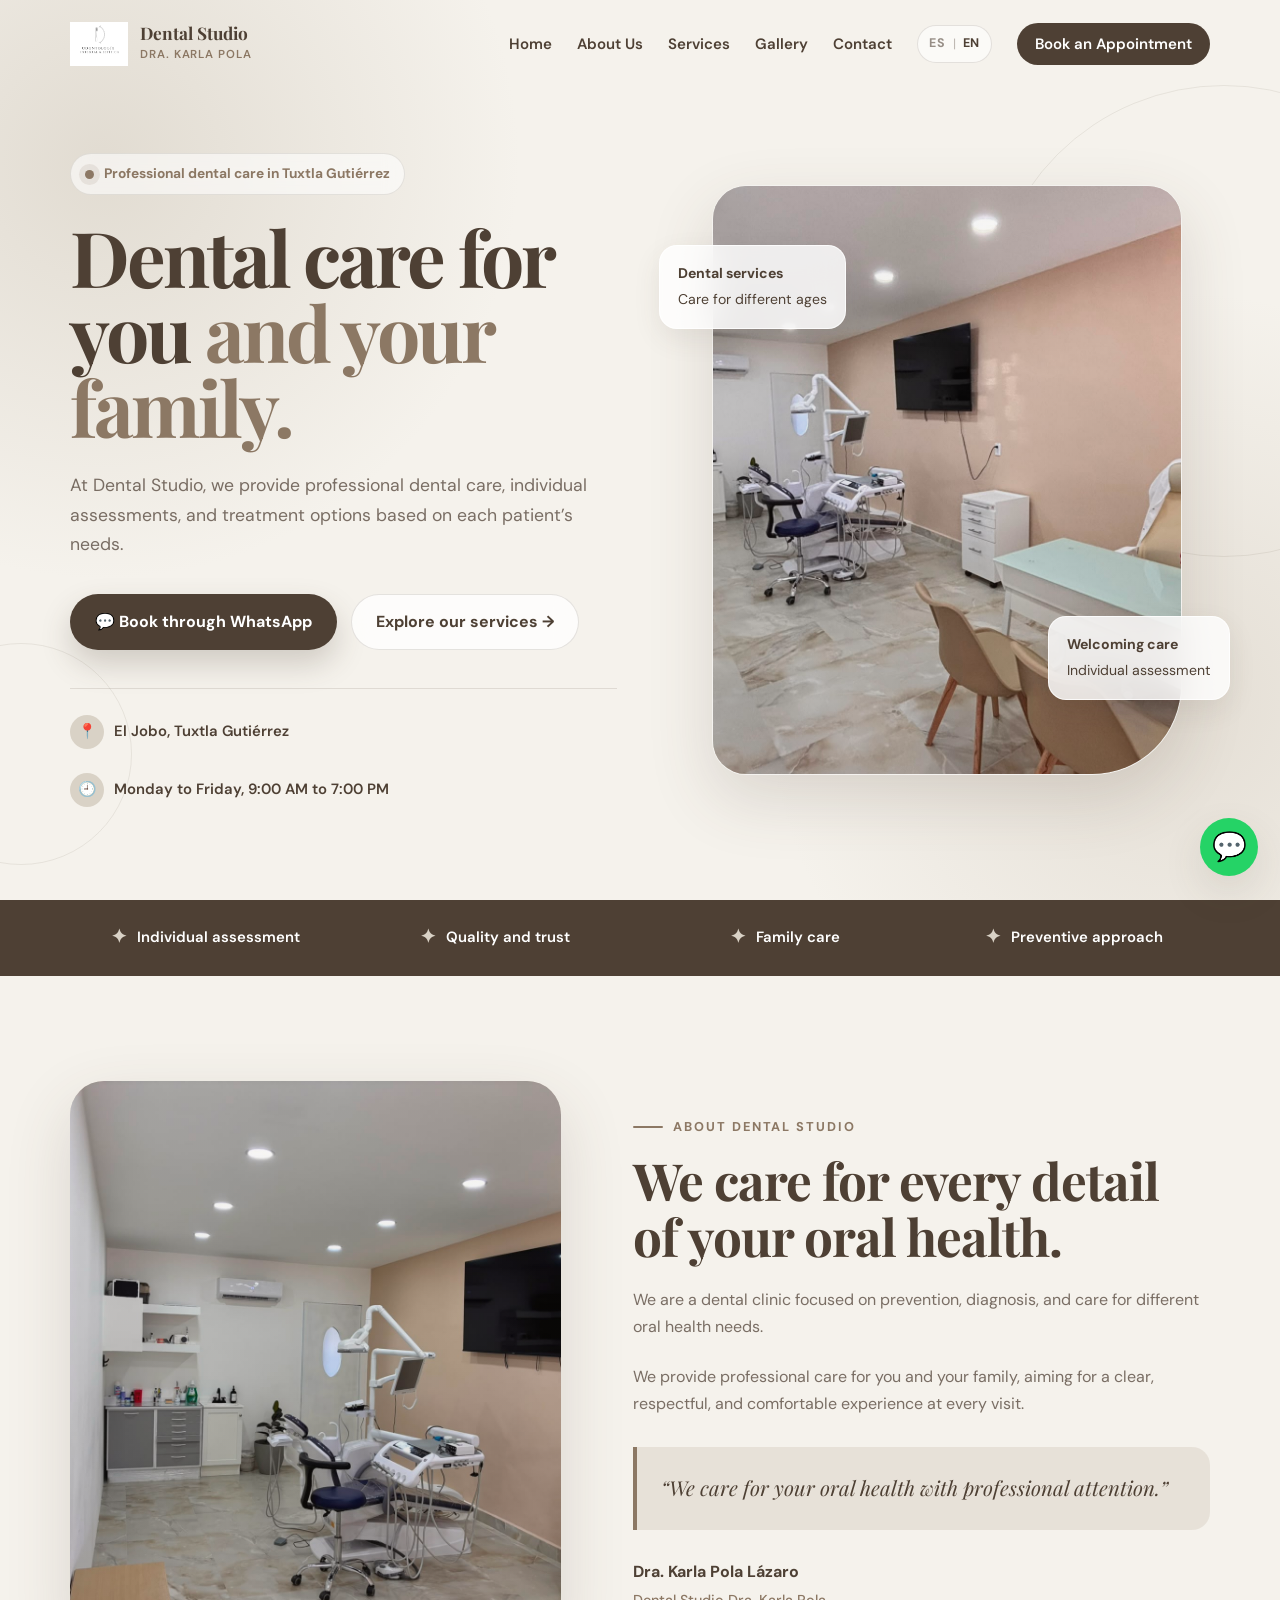
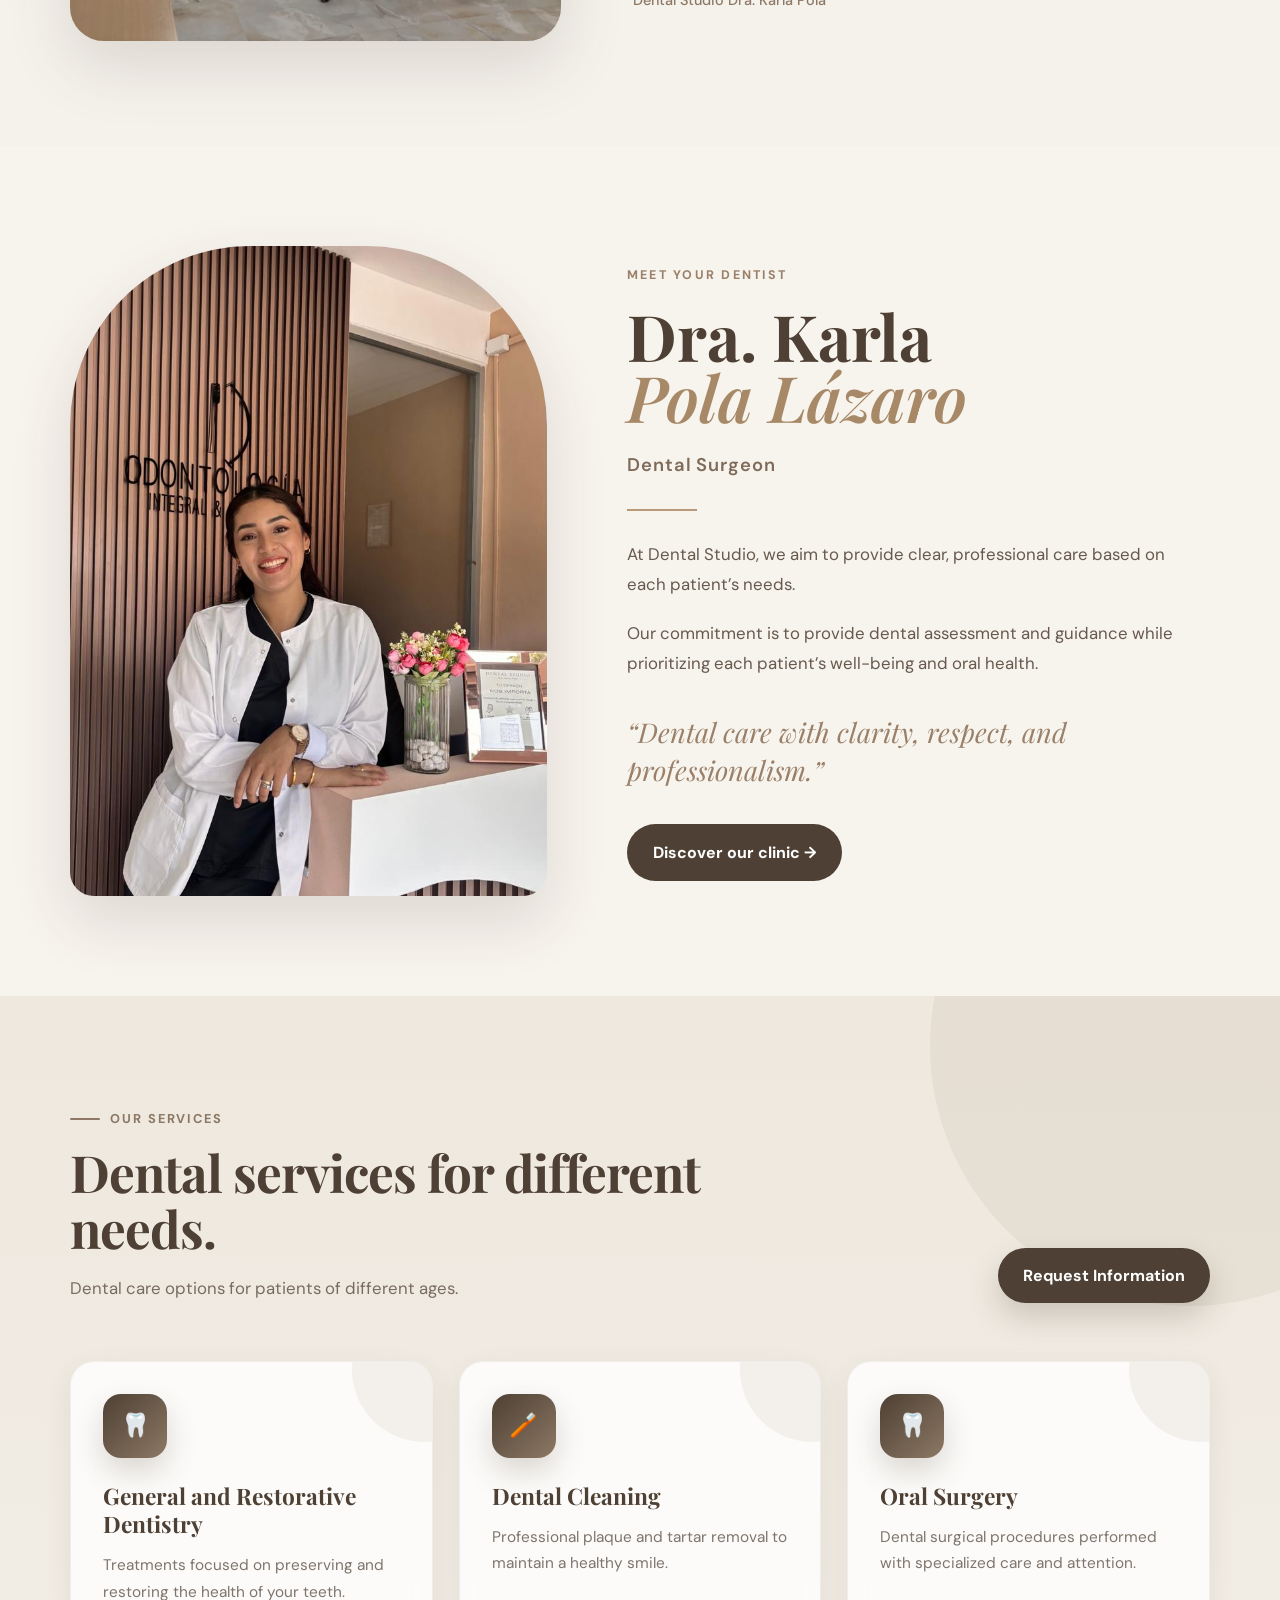
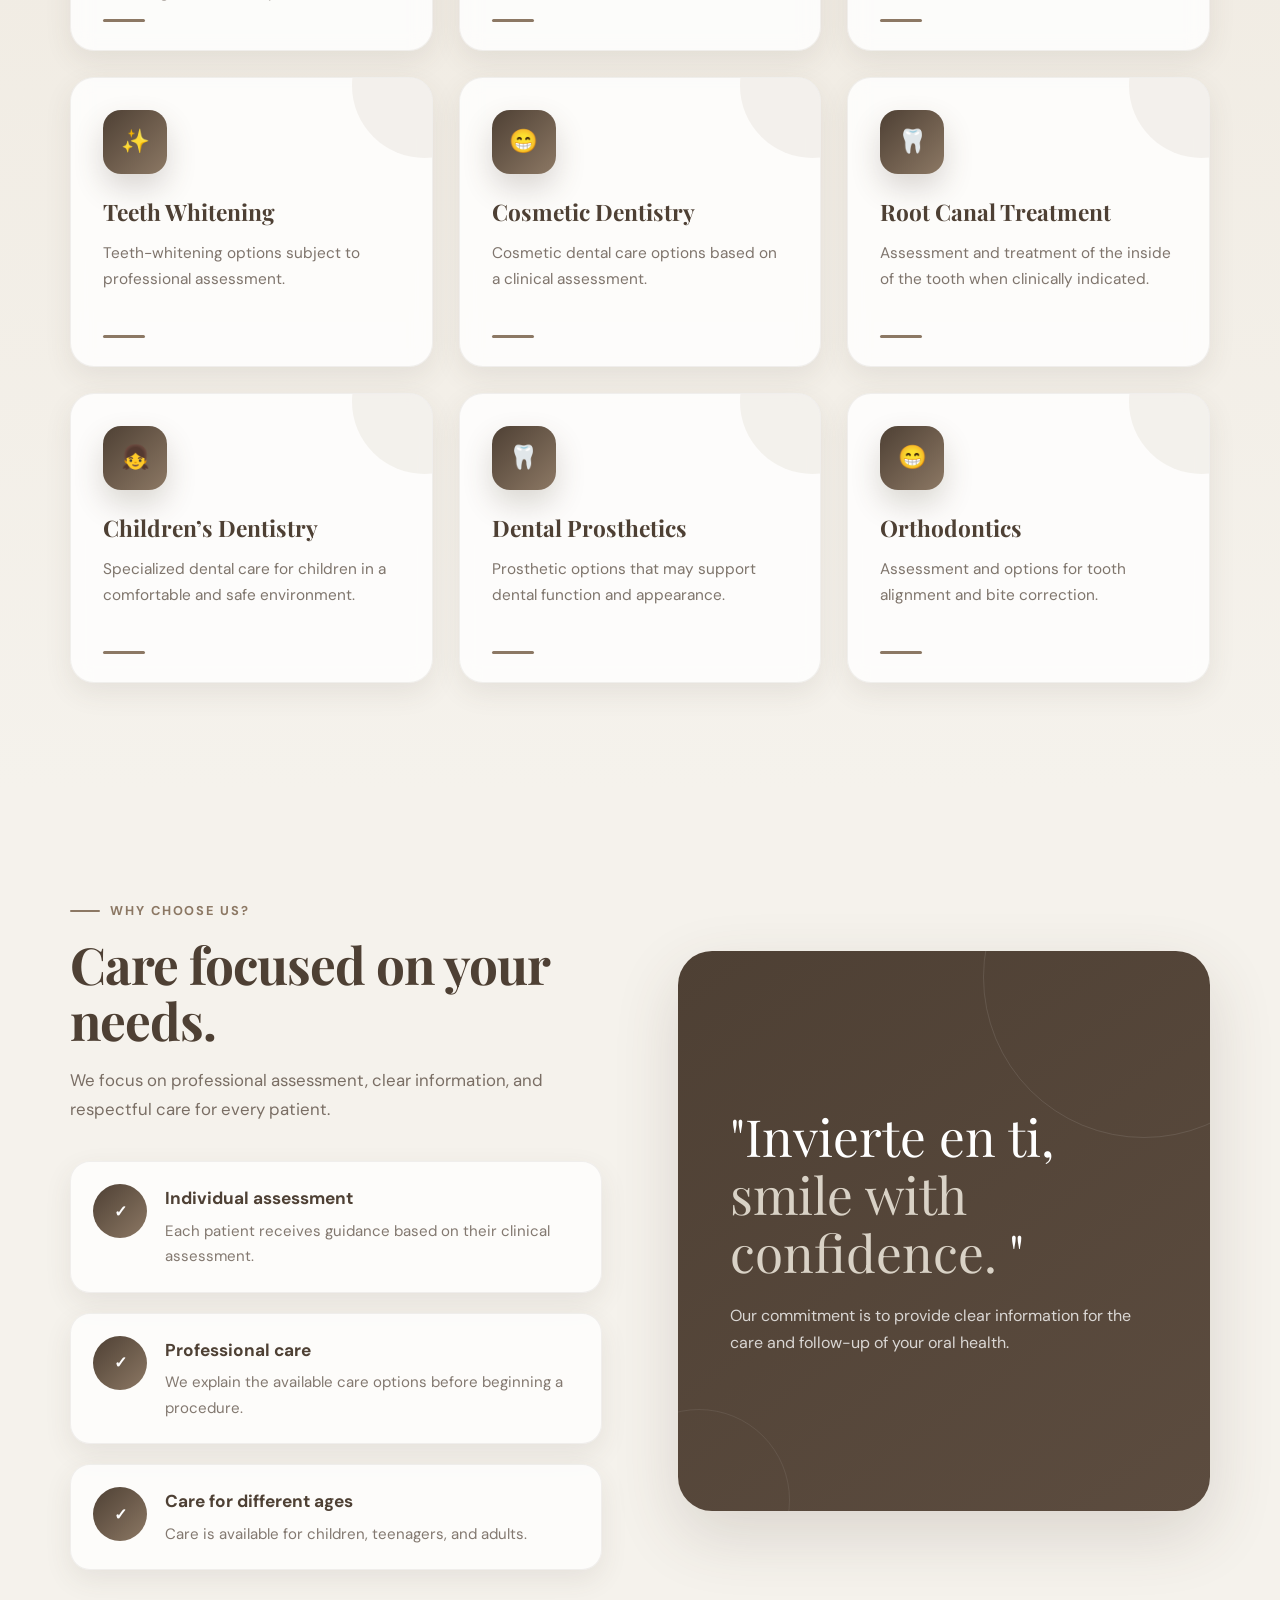
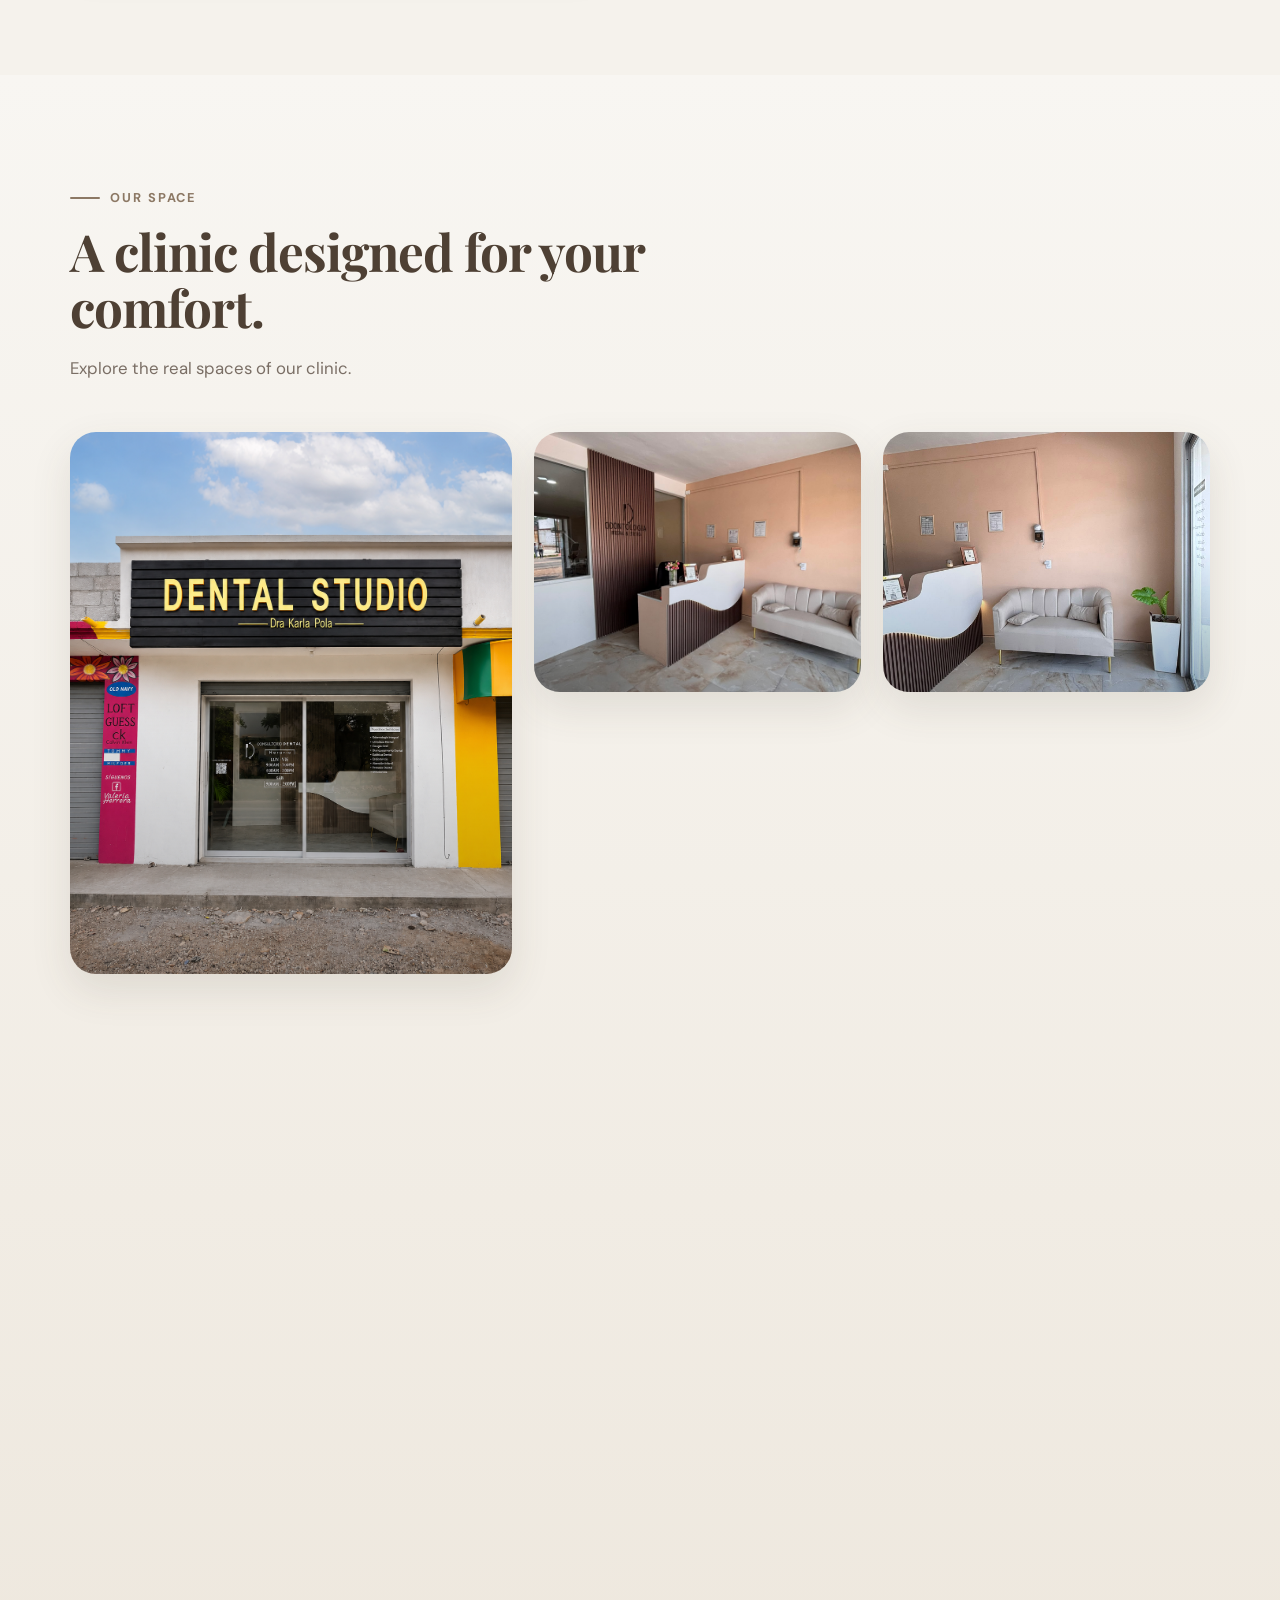
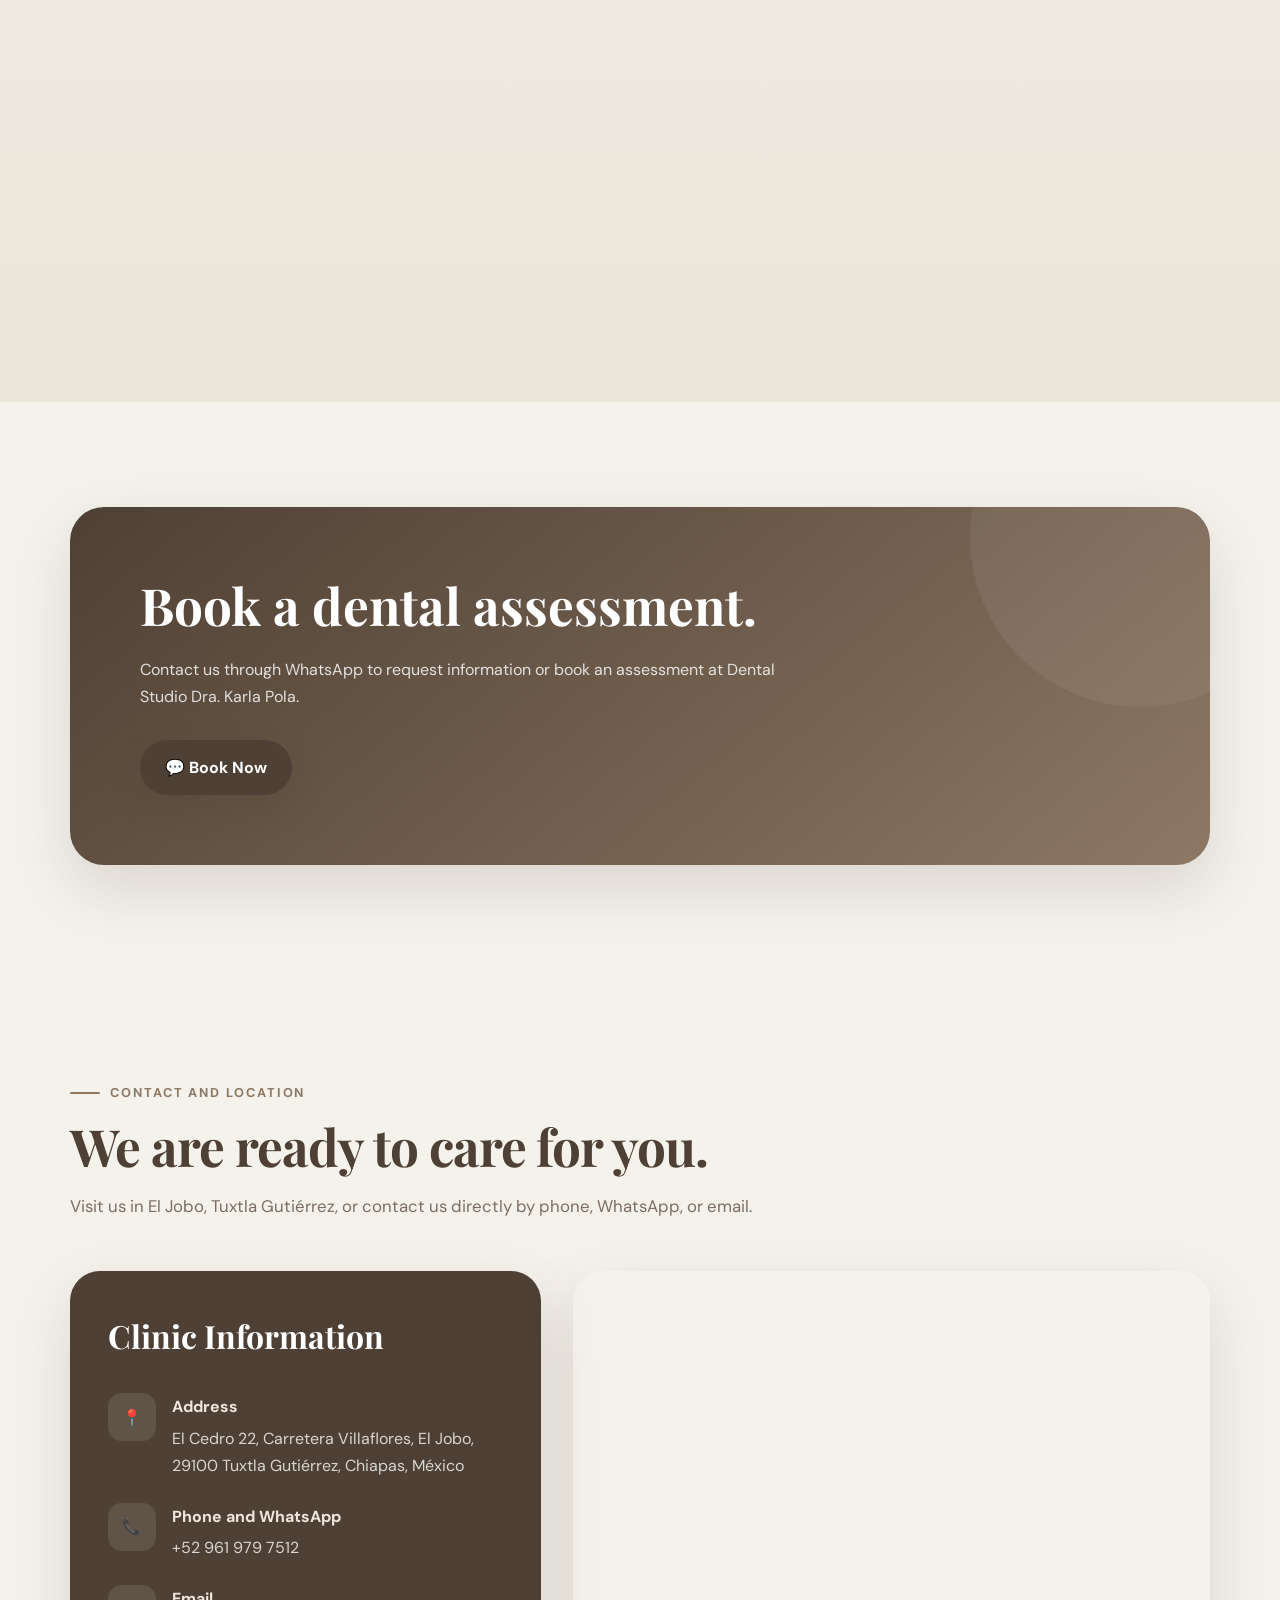
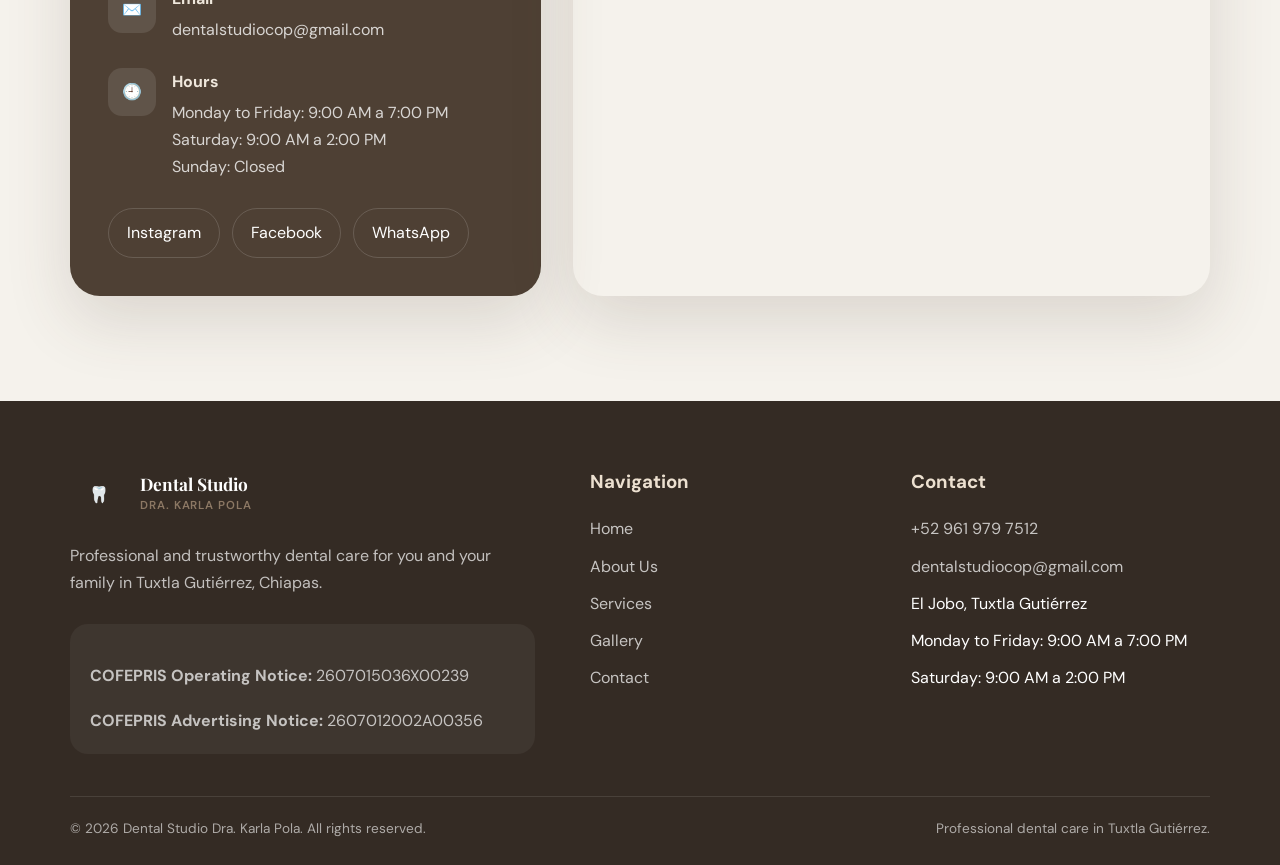
==== commit aee2ad67: "Update image paths to remove 'images/' prefix" ====
--- a/en.html
+++ b/en.html
@@ -69,7 +69,7 @@
             <a href="#inicio" class="brand">
 
       <div class="brand-mark">
-    <img src="images/logo-simbolo.png" alt="Logo de Dental Studio Dra. Karla Pola">
+    <img src="logo-simbolo.png" alt="Logo de Dental Studio Dra. Karla Pola">
 </div>
 
                 <div class="brand-text">
@@ -268,7 +268,7 @@
                     <div class="hero-card-main">
 
     <img
-        src="images/consultorio-principal.jpg"
+        src="consultorio-principal.jpg"
         alt="Interior of Dental Studio Dra. Karla Pola"
         class="hero-photo"
     >
@@ -363,7 +363,7 @@
                 <div class="about-visual reveal">
 
     <img
-        src="images/equipo-dental.jpg"
+        src="equipo-dental.jpg"
         alt="Clinical area at Dental Studio Dra. Karla Pola"
         class="about-photo"
     >
@@ -429,7 +429,7 @@
         <!-- Photo -->
         <div class="dentista-foto">
             <img
-                src="images/dra-karla-pola.jpg"
+                src="dra-karla-pola.jpg"
                 alt="Dra. Karla Pola en Dental Studio"
             >
         </div>
@@ -804,7 +804,7 @@
 <div class="gallery-item reveal">
 
     <img
-        src="images/fachada.jpg"
+        src="fachada.jpg"
         alt="Fachada de Dental Studio Dra. Karla Pola"
         class="gallery-photo"
     >
@@ -814,7 +814,7 @@
     <div class="gallery-item reveal">
 
         <img
-            src="images/recepcion.jpg"
+            src="recepcion.jpg"
             alt="Reception area at Dental Studio Dra. Karla Pola"
             class="gallery-photo"
         >
@@ -824,7 +824,7 @@
     <div class="gallery-item reveal">
 
         <img
-            src="images/sala-espera.jpg"
+            src="sala-espera.jpg"
             alt="Sala de espera de Dental Studio"
             class="gallery-photo"
         >
@@ -834,7 +834,7 @@
     <div class="gallery-item reveal">
 
         <img
-            src="images/escritorio.jpg"
+            src="escritorio.jpg"
             alt="Consultation area and desk"
             class="gallery-photo"
         >
@@ -844,7 +844,7 @@
     <div class="gallery-item reveal">
 
         <img
-            src="images/sillas-espejo.jpg"
+            src="sillas-espejo.jpg"
             alt="Waiting area with seating and decor"
             class="gallery-photo"
         >
@@ -1304,4 +1304,4 @@
 
 </body>
 
-</html>+</html>
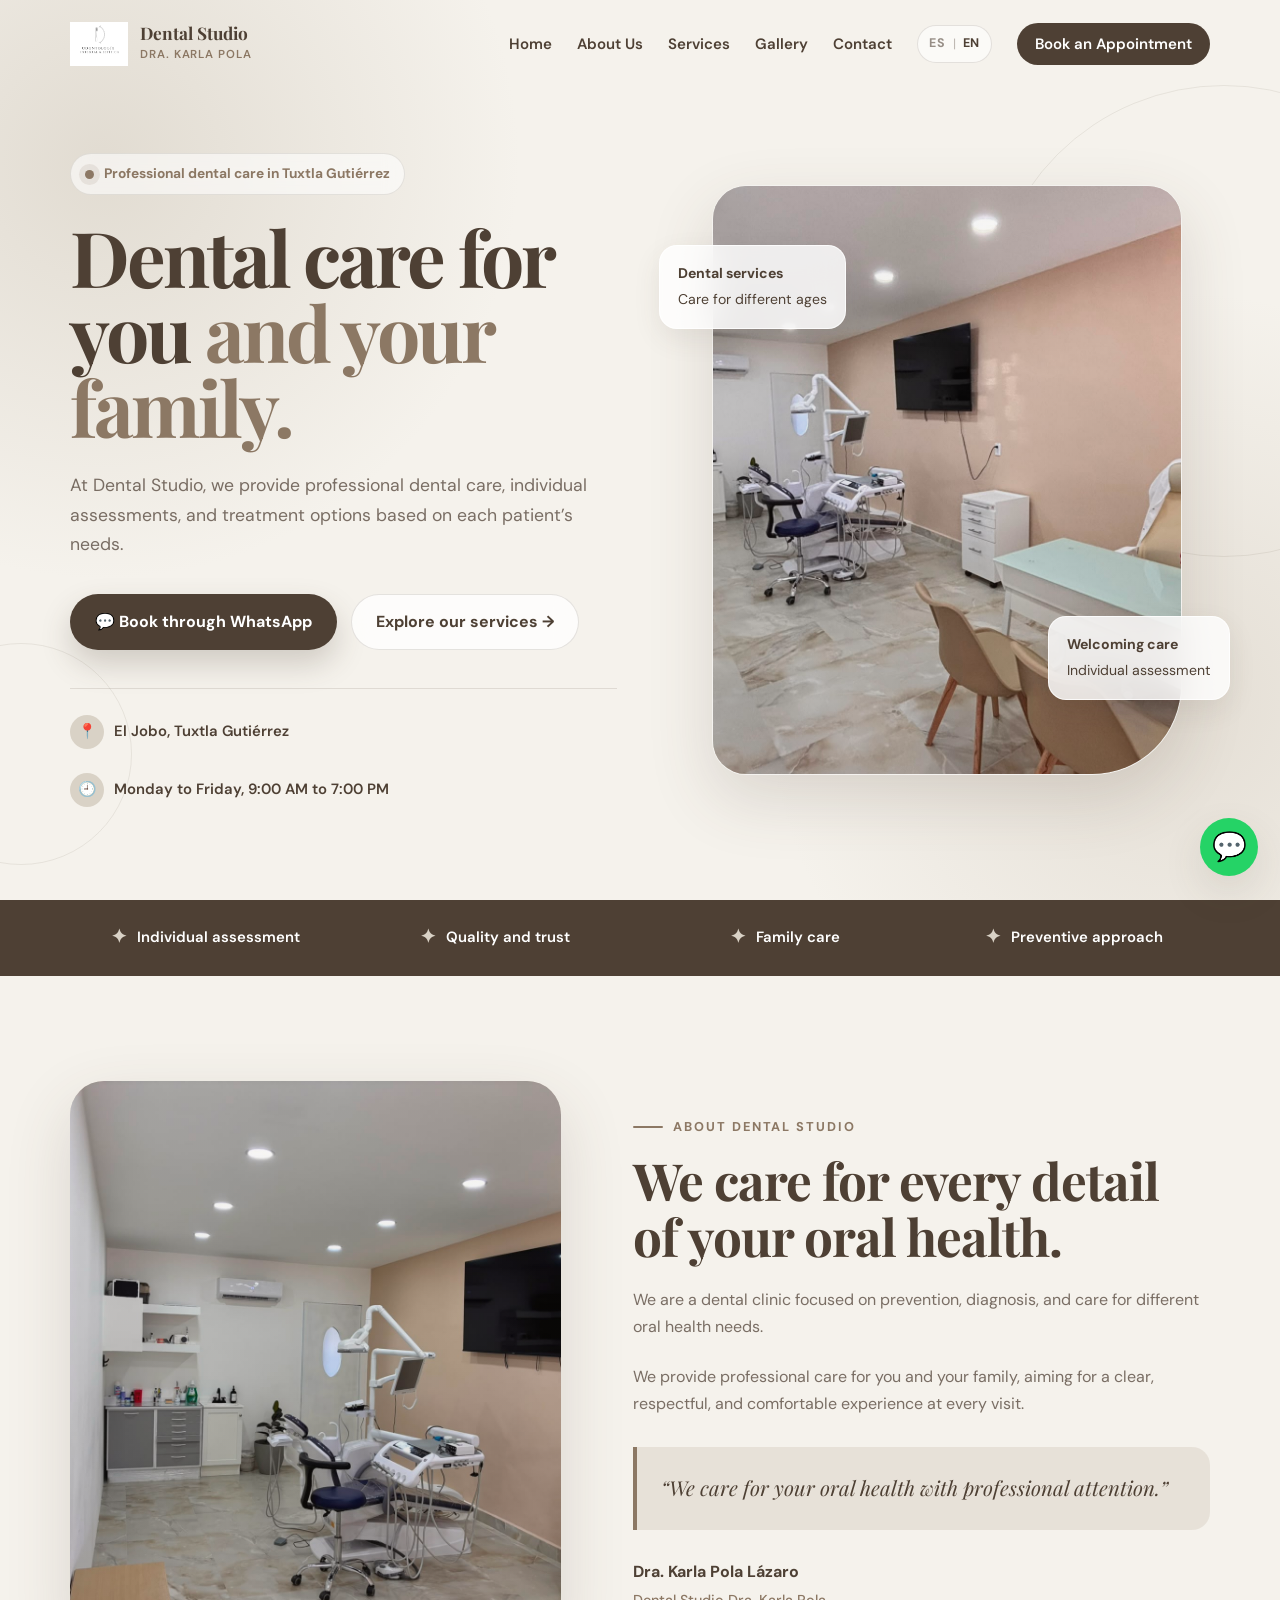
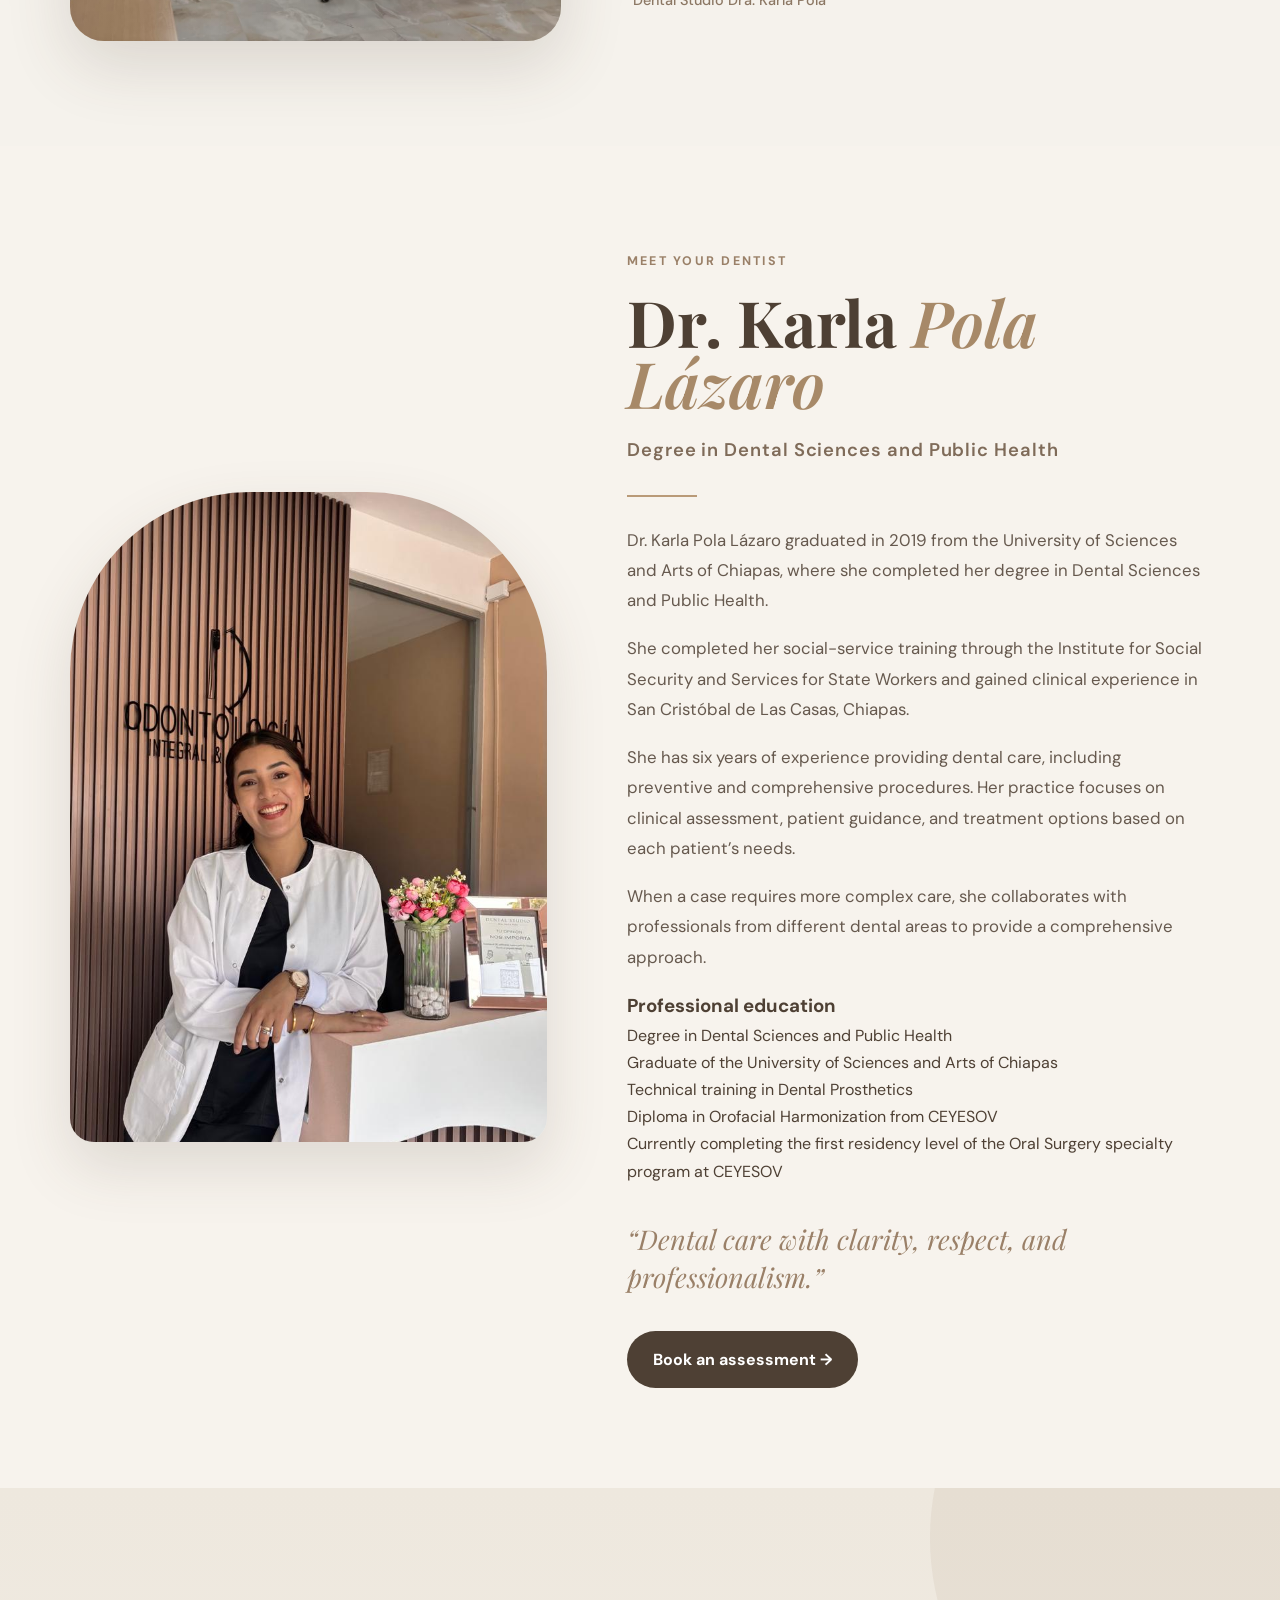
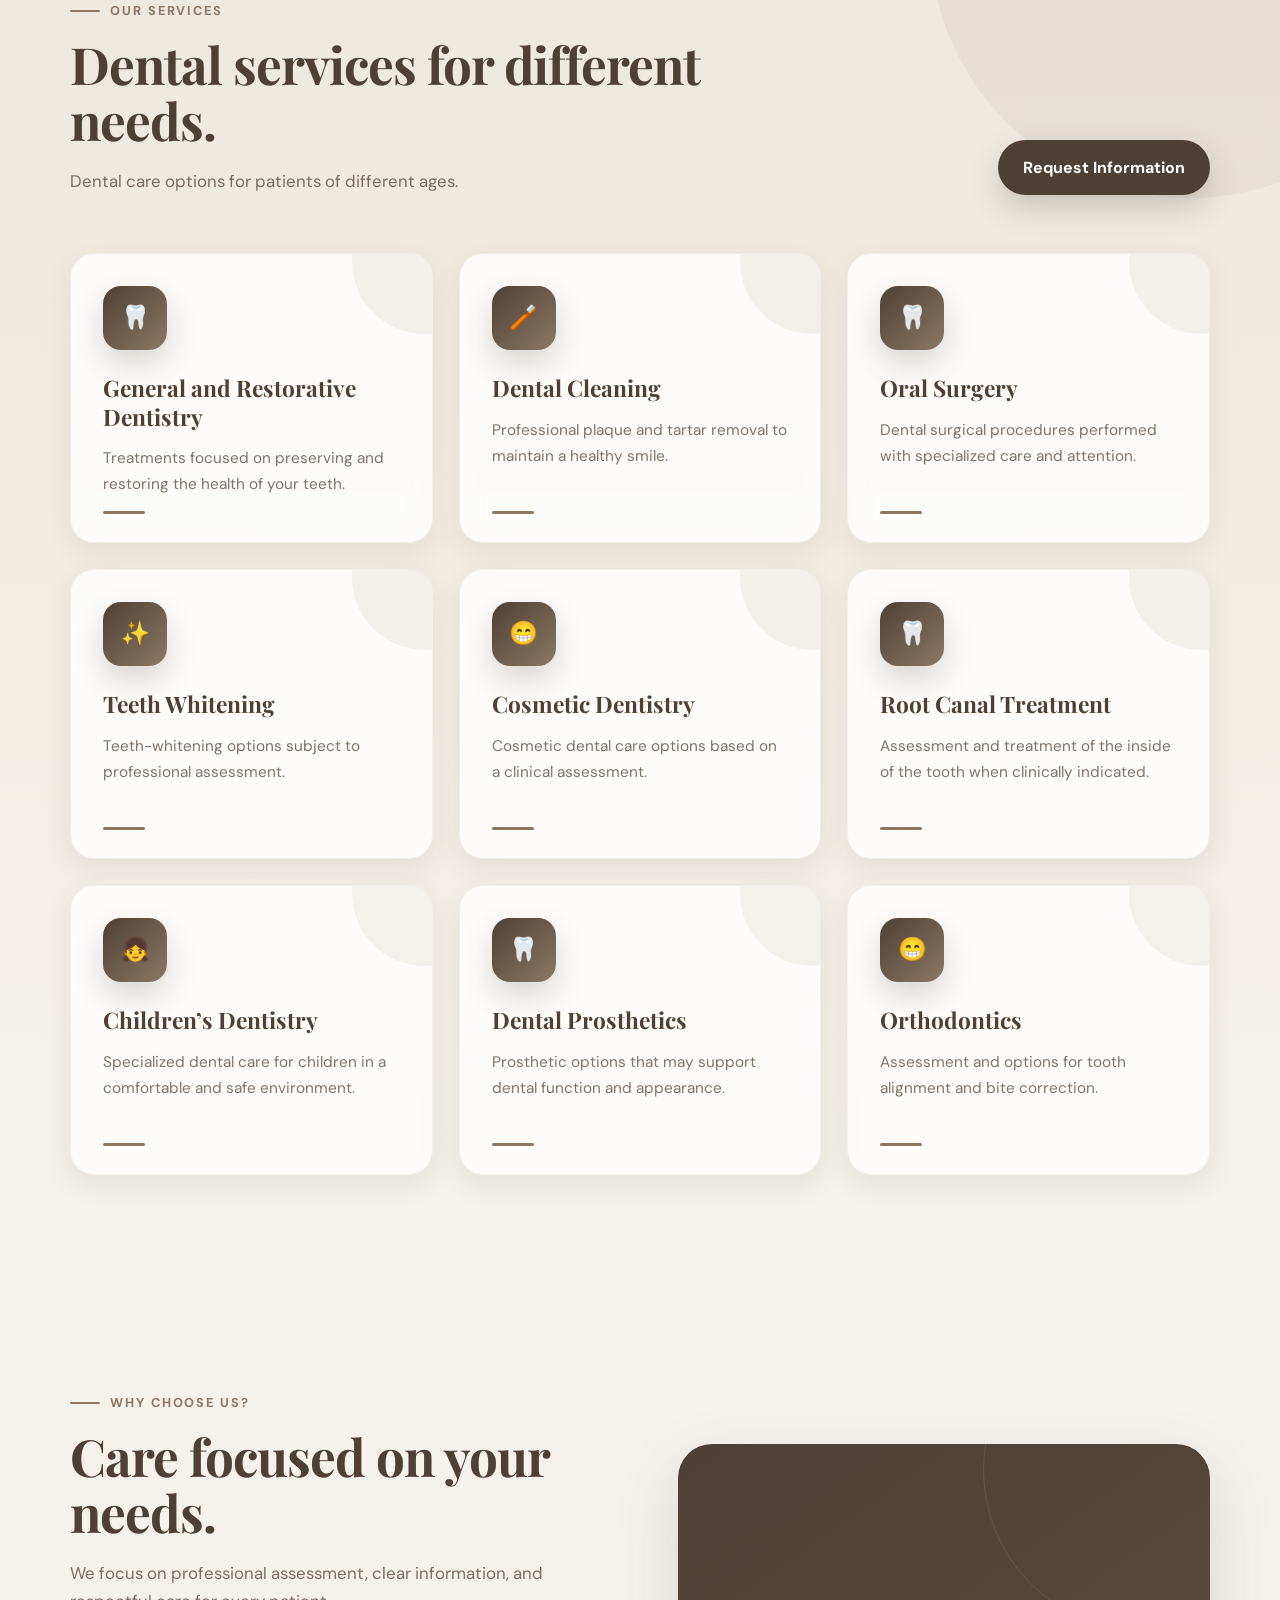
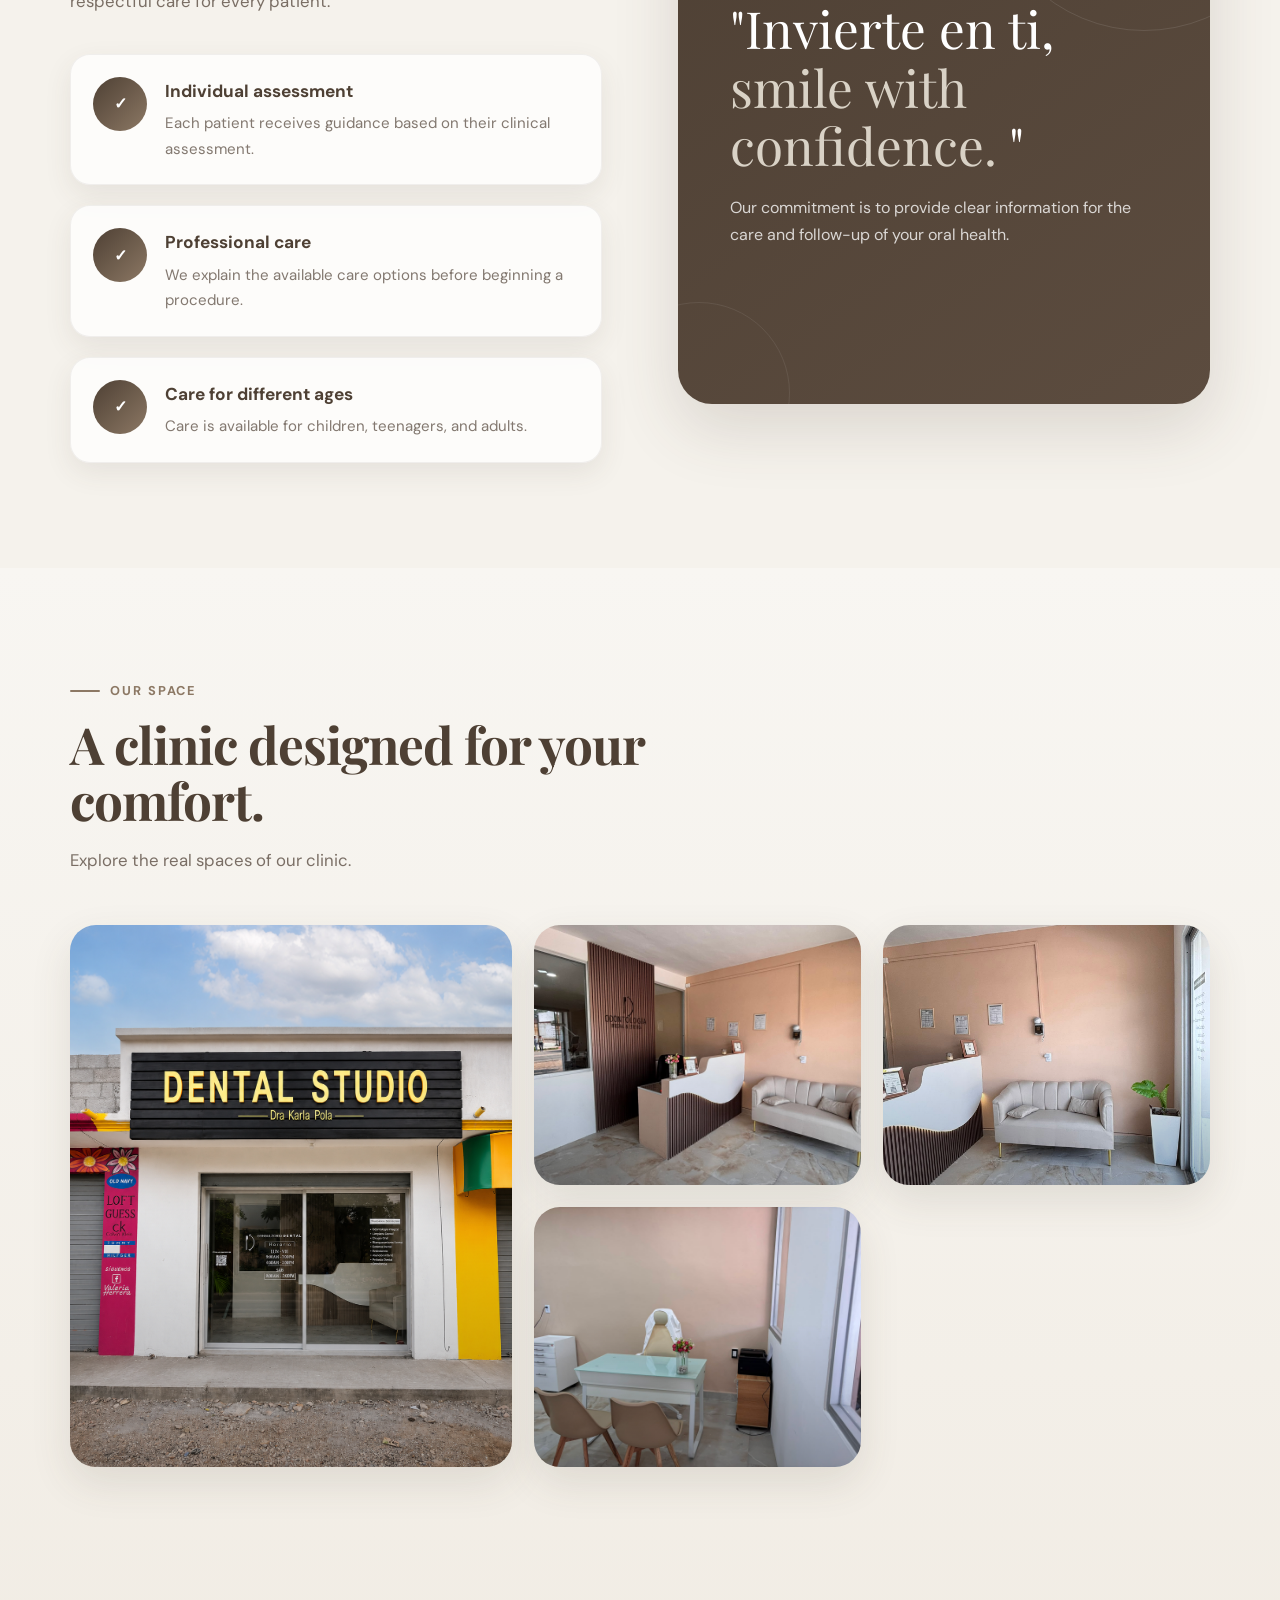
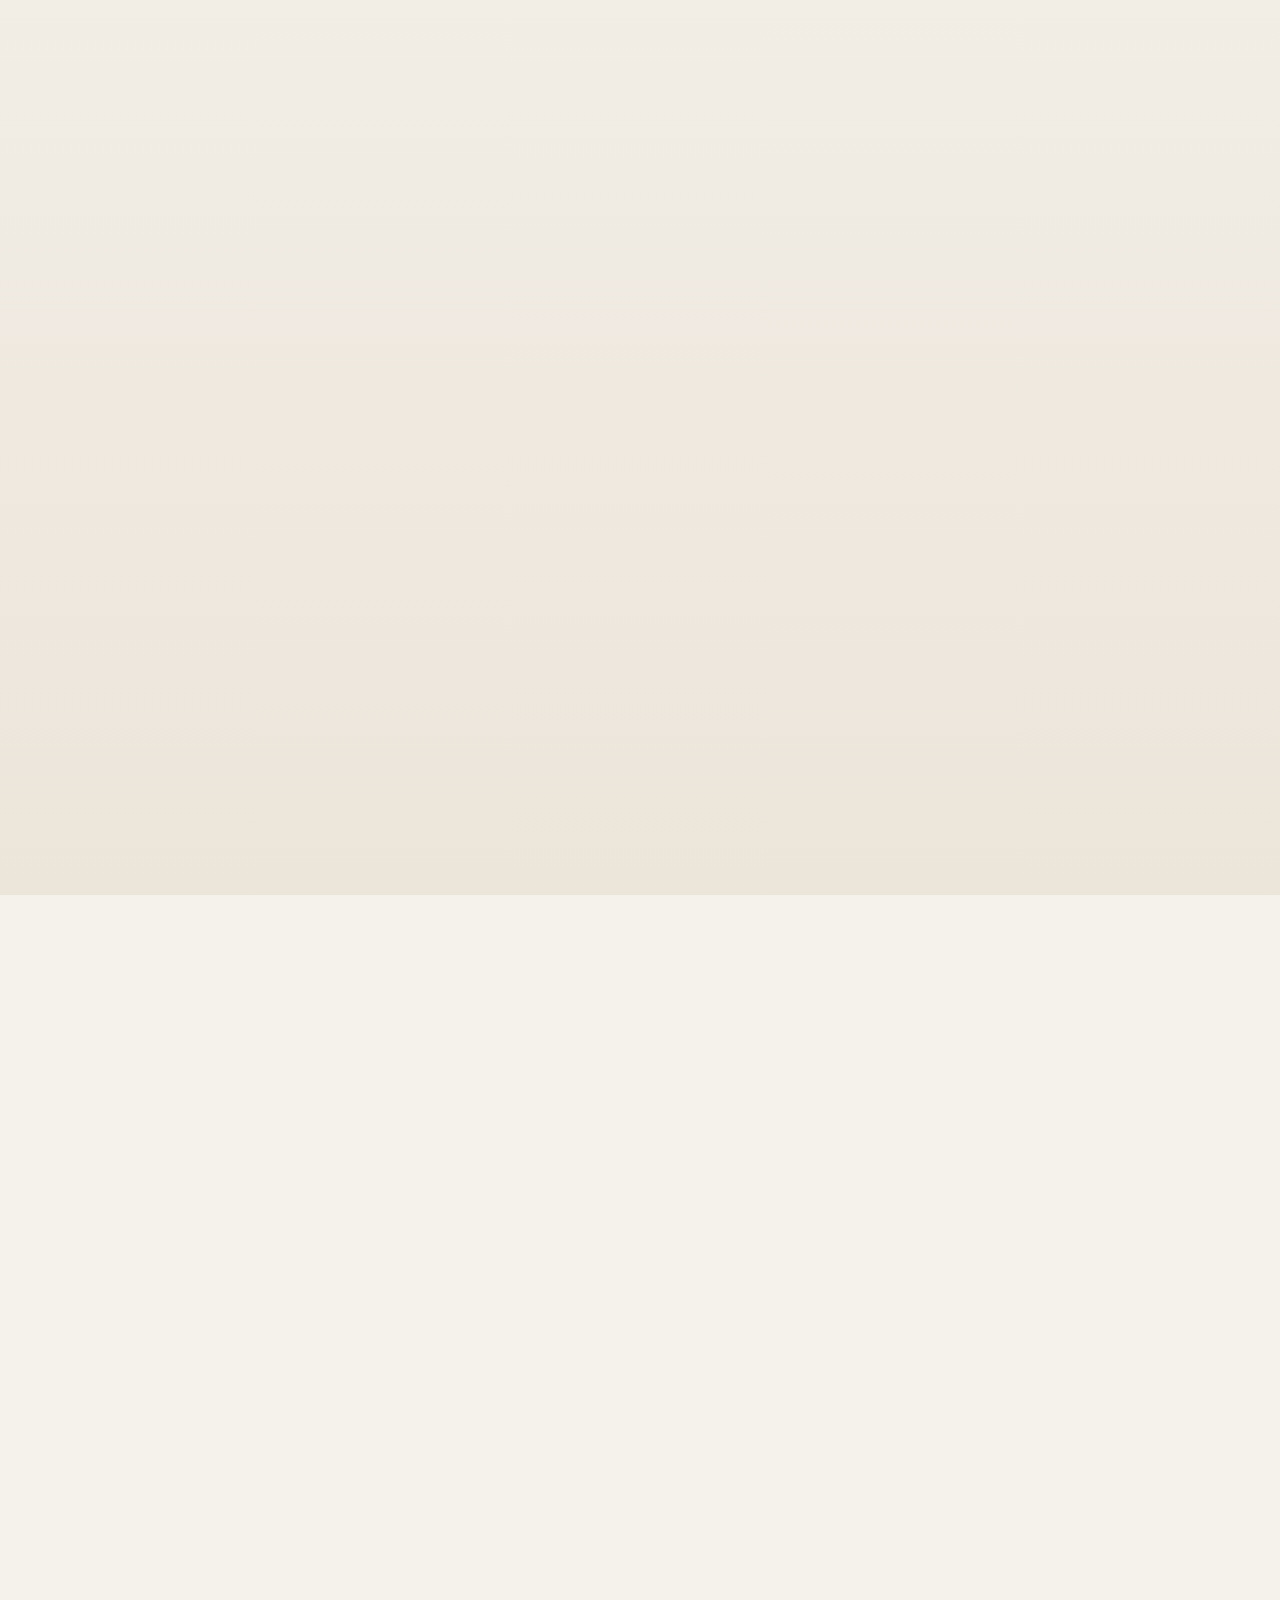
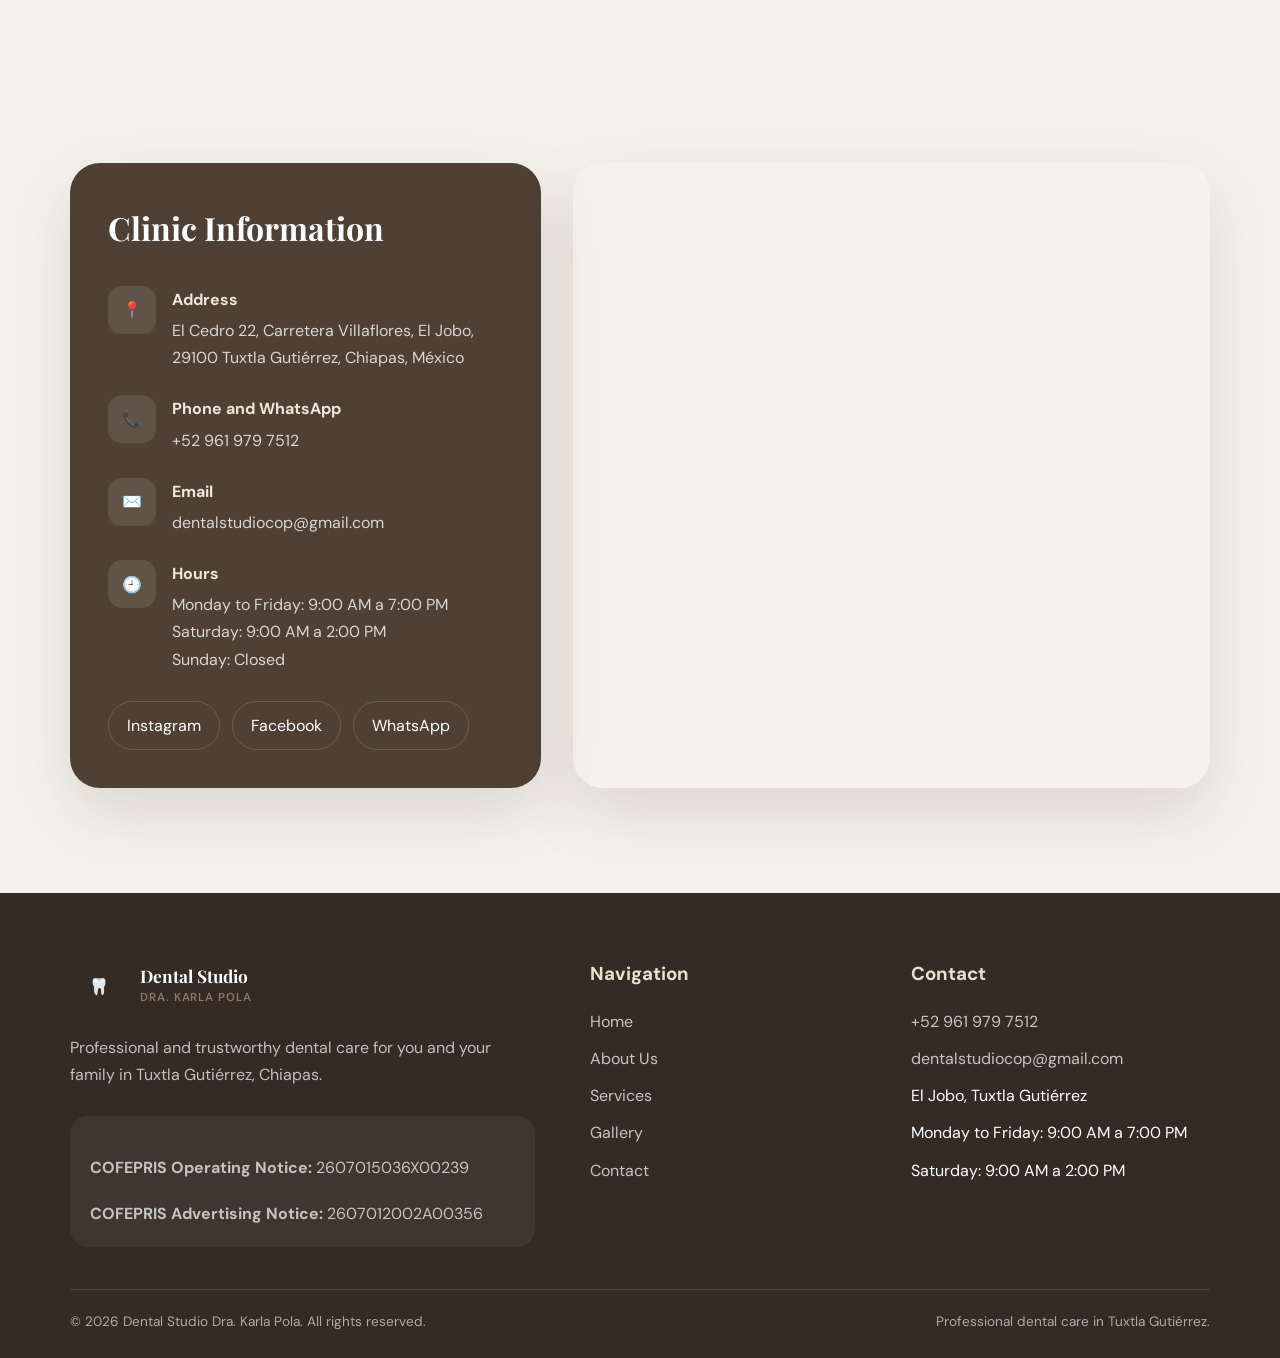
==== commit b31f9326: "Revise Dr. Karla Pola's profile details Updated the profile of Dr. Karla Pola with new information a" ====
--- a/en.html
+++ b/en.html
@@ -420,57 +420,112 @@
 
         </section>
 <!-- ========================================
-     CONOCE A LA DRA. KARLA POLA
+     MEET DR. KARLA POLA
 ========================================= -->
 
 <section class="dentista-section" id="dentista">
+
     <div class="container dentista-container">
 
-        <!-- Photo -->
-        <div class="dentista-foto">
+        <!-- Doctor photo -->
+        <div class="dentista-foto reveal">
+
             <img
                 src="dra-karla-pola.jpg"
-                alt="Dra. Karla Pola en Dental Studio"
+                alt="Dr. Karla Pola Lázaro at Dental Studio"
             >
+
         </div>
 
-        <!-- Information -->
-        <div class="dentista-info">
+        <!-- Doctor information -->
+        <div class="dentista-info reveal">
 
             <span class="dentista-etiqueta">
                 MEET YOUR DENTIST
             </span>
 
             <h2>
-                Dra. Karla<br>
+                Dr. Karla
                 <em>Pola Lázaro</em>
             </h2>
 
             <p class="dentista-titulo">
-                Dental Surgeon
+                Degree in Dental Sciences and Public Health
             </p>
 
             <div class="dentista-linea"></div>
 
             <p class="dentista-descripcion">
-                At Dental Studio, we aim to provide clear, professional care based on each patient’s needs.
+                Dr. Karla Pola Lázaro graduated in 2019 from the
+                University of Sciences and Arts of Chiapas, where she
+                completed her degree in Dental Sciences and Public Health.
             </p>
 
             <p class="dentista-descripcion">
-                Our commitment is to provide dental assessment and guidance while prioritizing each patient’s well-being and oral health.
+                She completed her social-service training through the
+                Institute for Social Security and Services for State Workers
+                and gained clinical experience in San Cristóbal de Las Casas,
+                Chiapas.
             </p>
+
+            <p class="dentista-descripcion">
+                She has six years of experience providing dental care,
+                including preventive and comprehensive procedures. Her
+                practice focuses on clinical assessment, patient guidance,
+                and treatment options based on each patient’s needs.
+            </p>
+
+            <p class="dentista-descripcion">
+                When a case requires more complex care, she collaborates
+                with professionals from different dental areas to provide
+                a comprehensive approach.
+            </p>
+
+            <div class="credentials-box">
+
+                <h3>
+                    Professional education
+                </h3>
+
+                <ul class="credentials-list">
+
+                    <li>
+                        Degree in Dental Sciences and Public Health
+                    </li>
+
+                    <li>
+                        Graduate of the University of Sciences and Arts of Chiapas
+                    </li>
+
+                    <li>
+                        Technical training in Dental Prosthetics
+                    </li>
+
+                    <li>
+                        Diploma in Orofacial Harmonization from CEYESOV
+                    </li>
+
+                    <li>
+                        Currently completing the first residency level
+                        of the Oral Surgery specialty program at CEYESOV
+                    </li>
+
+                </ul>
+
+            </div>
 
             <blockquote>
                 “Dental care with clarity, respect, and professionalism.”
             </blockquote>
 
             <a href="#contacto" class="dentista-boton">
-                Discover our clinic →
+                Book an assessment →
             </a>
 
         </div>
 
     </div>
+
 </section>
         <!-- =========================
              SERVICIOS
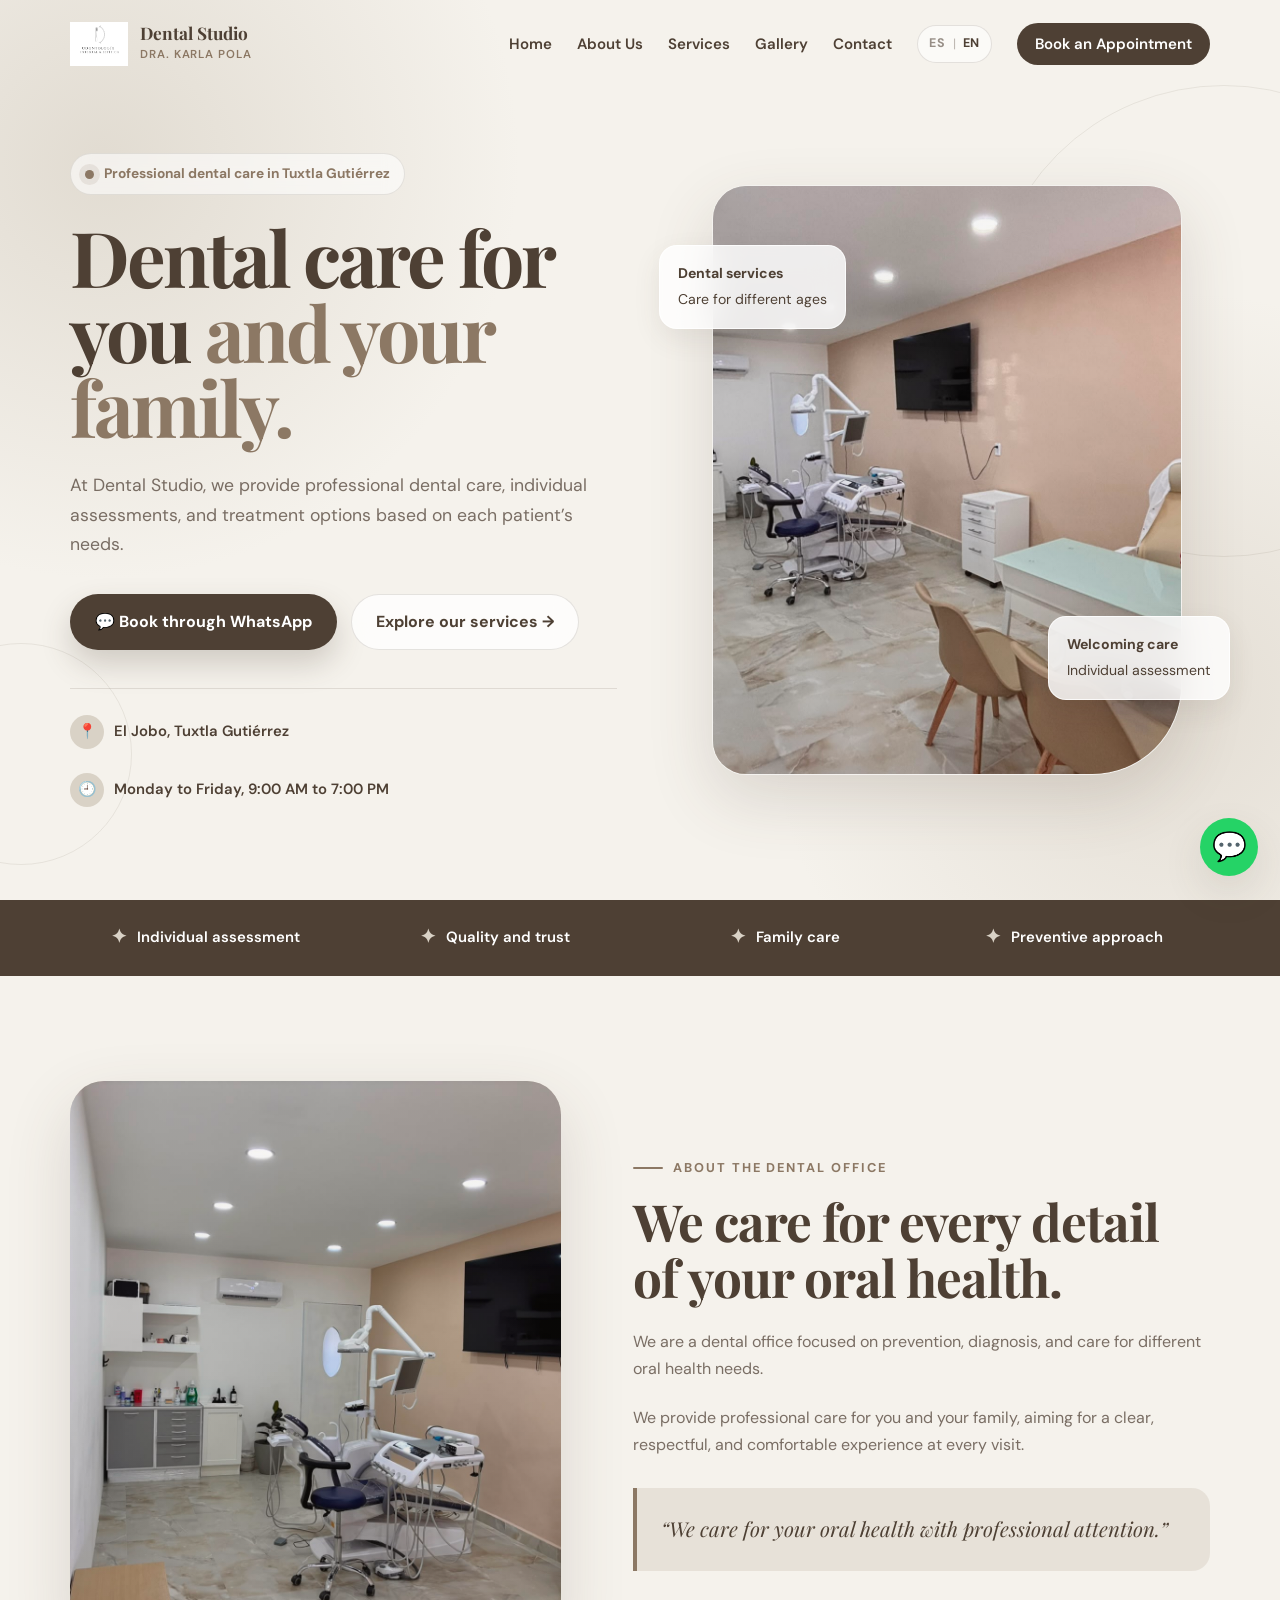
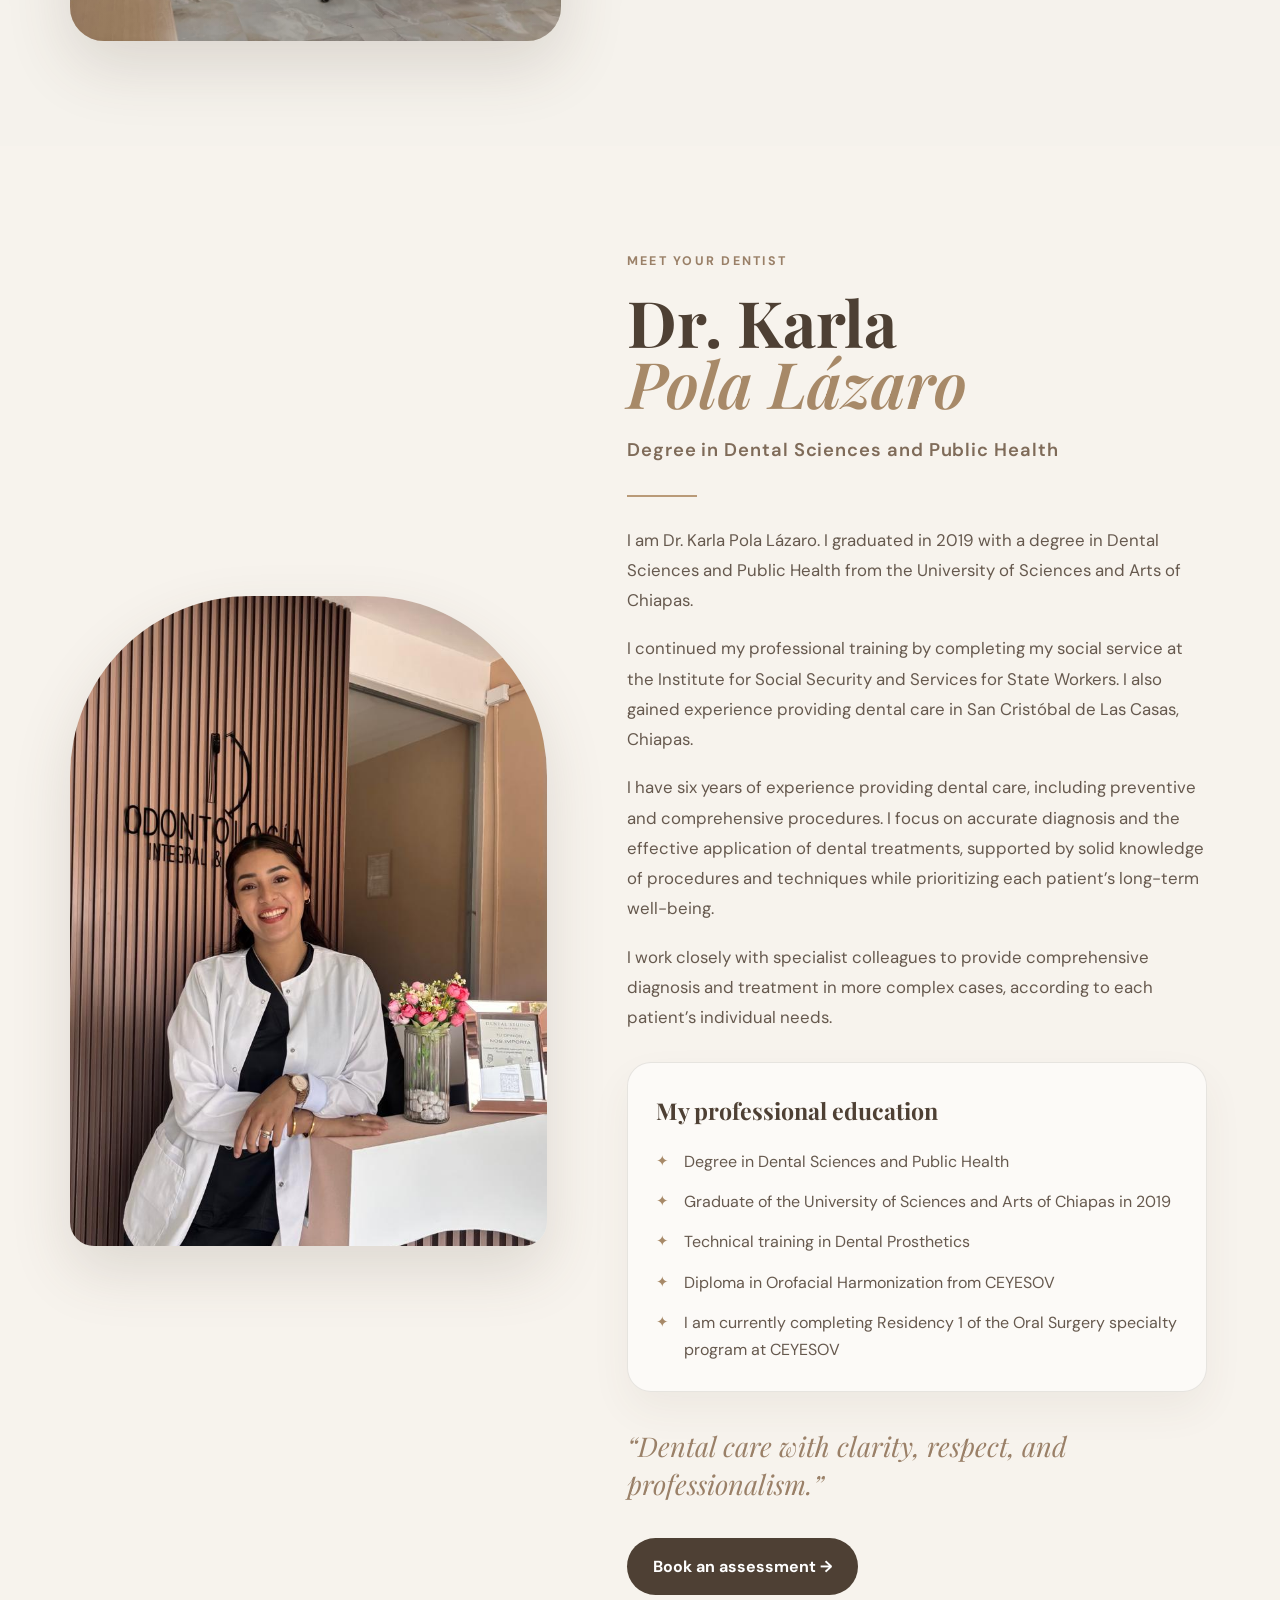
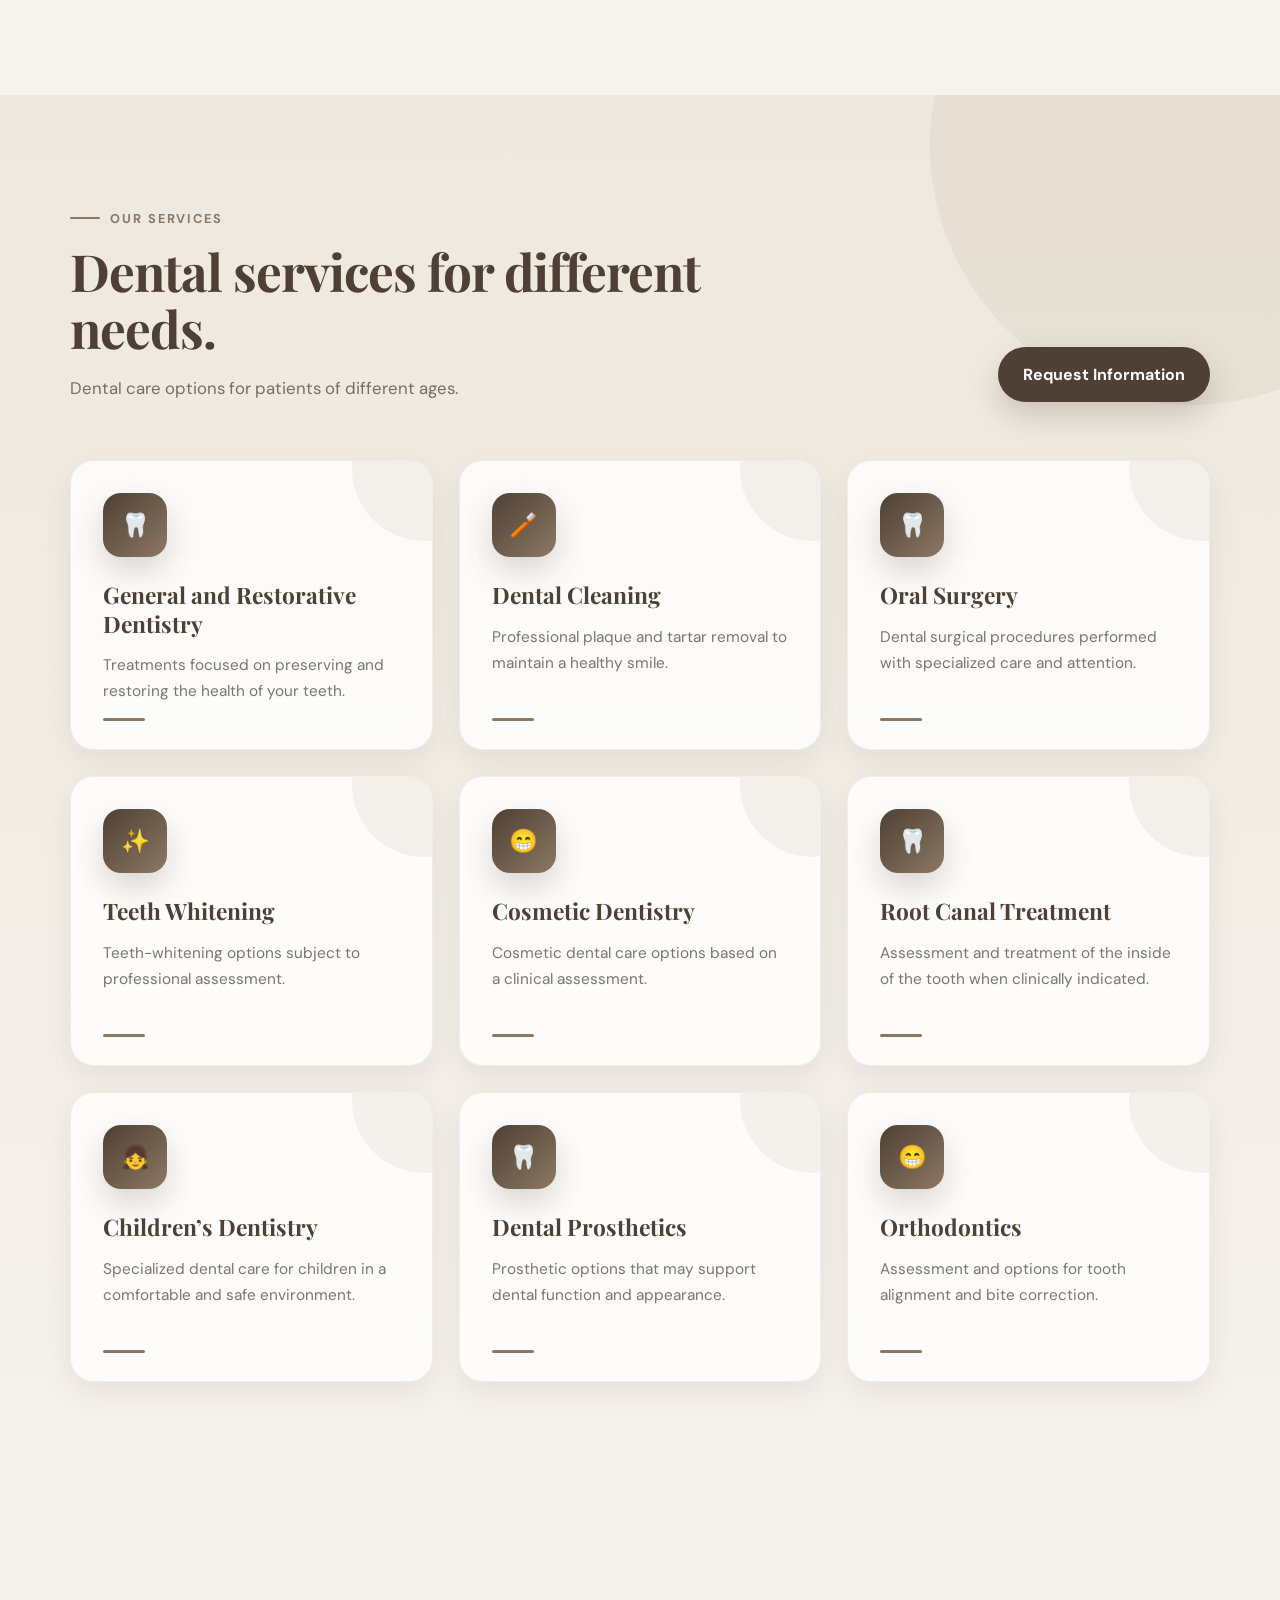
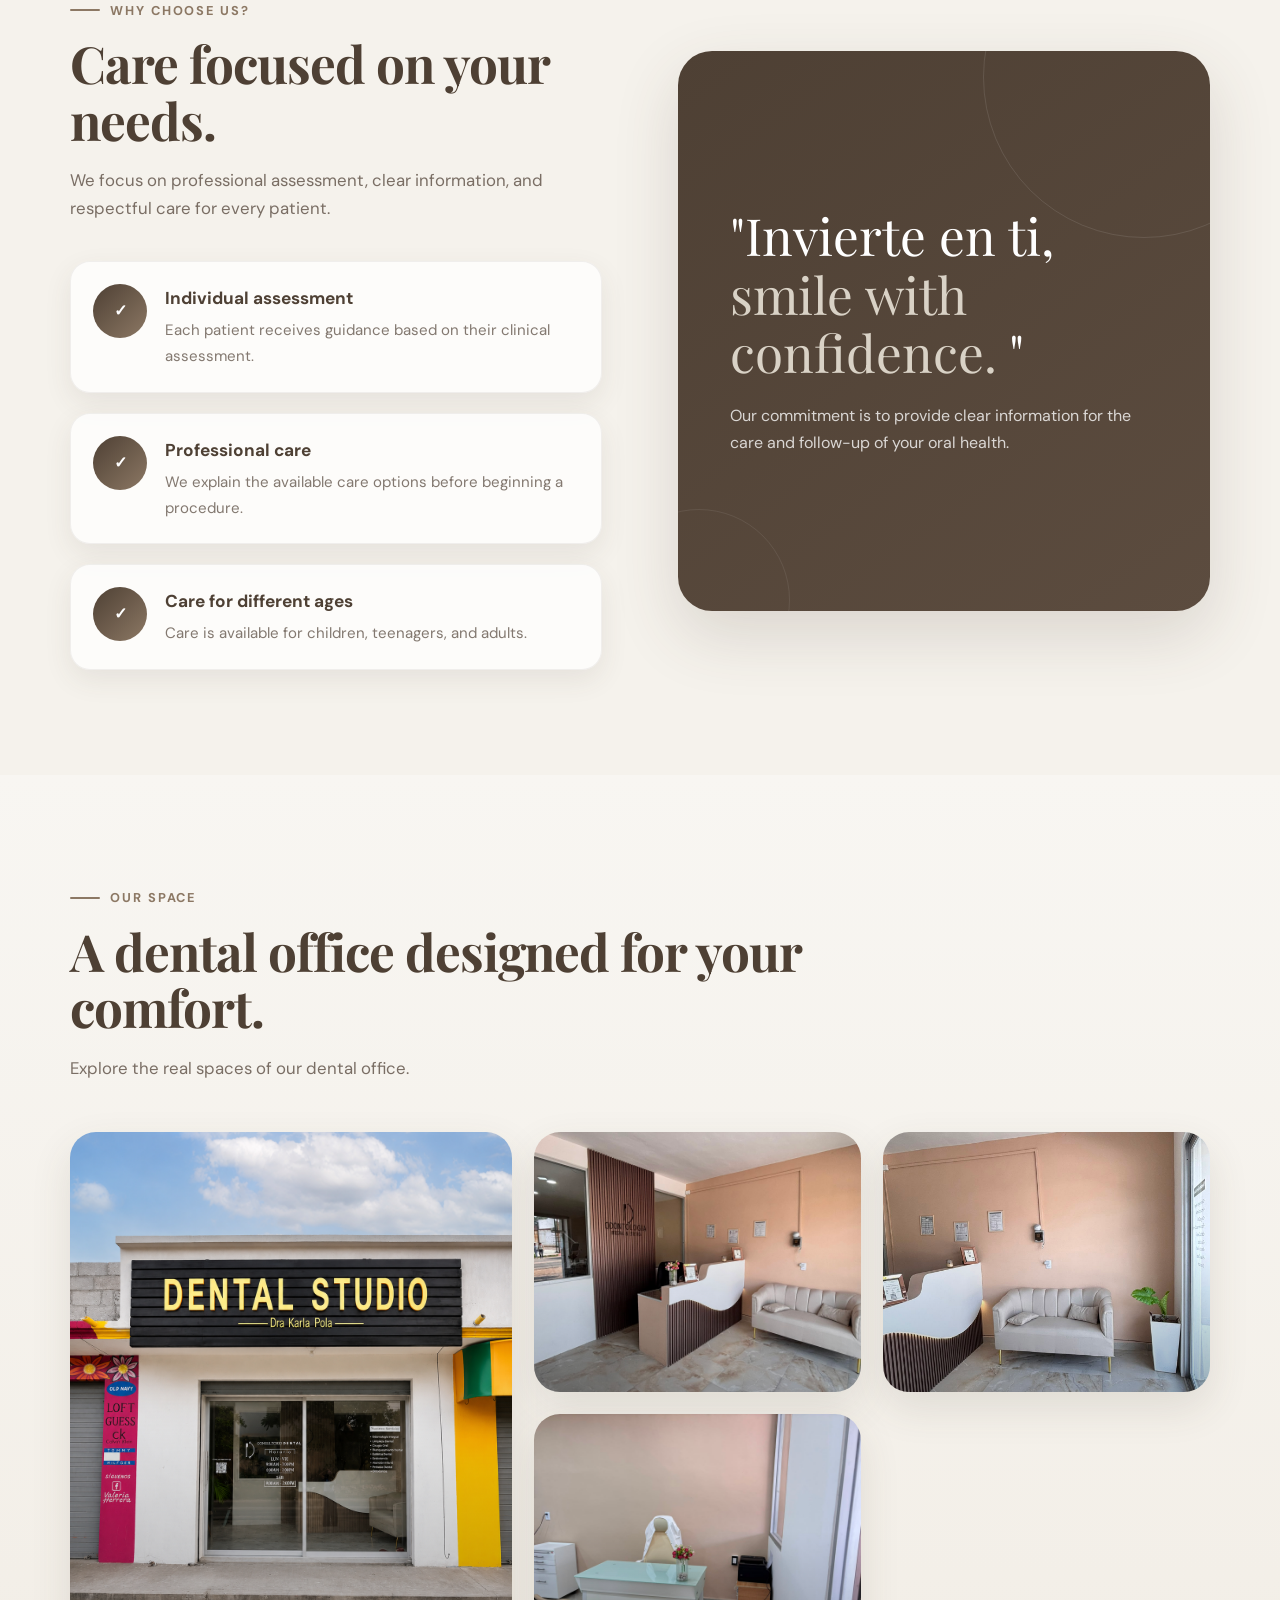
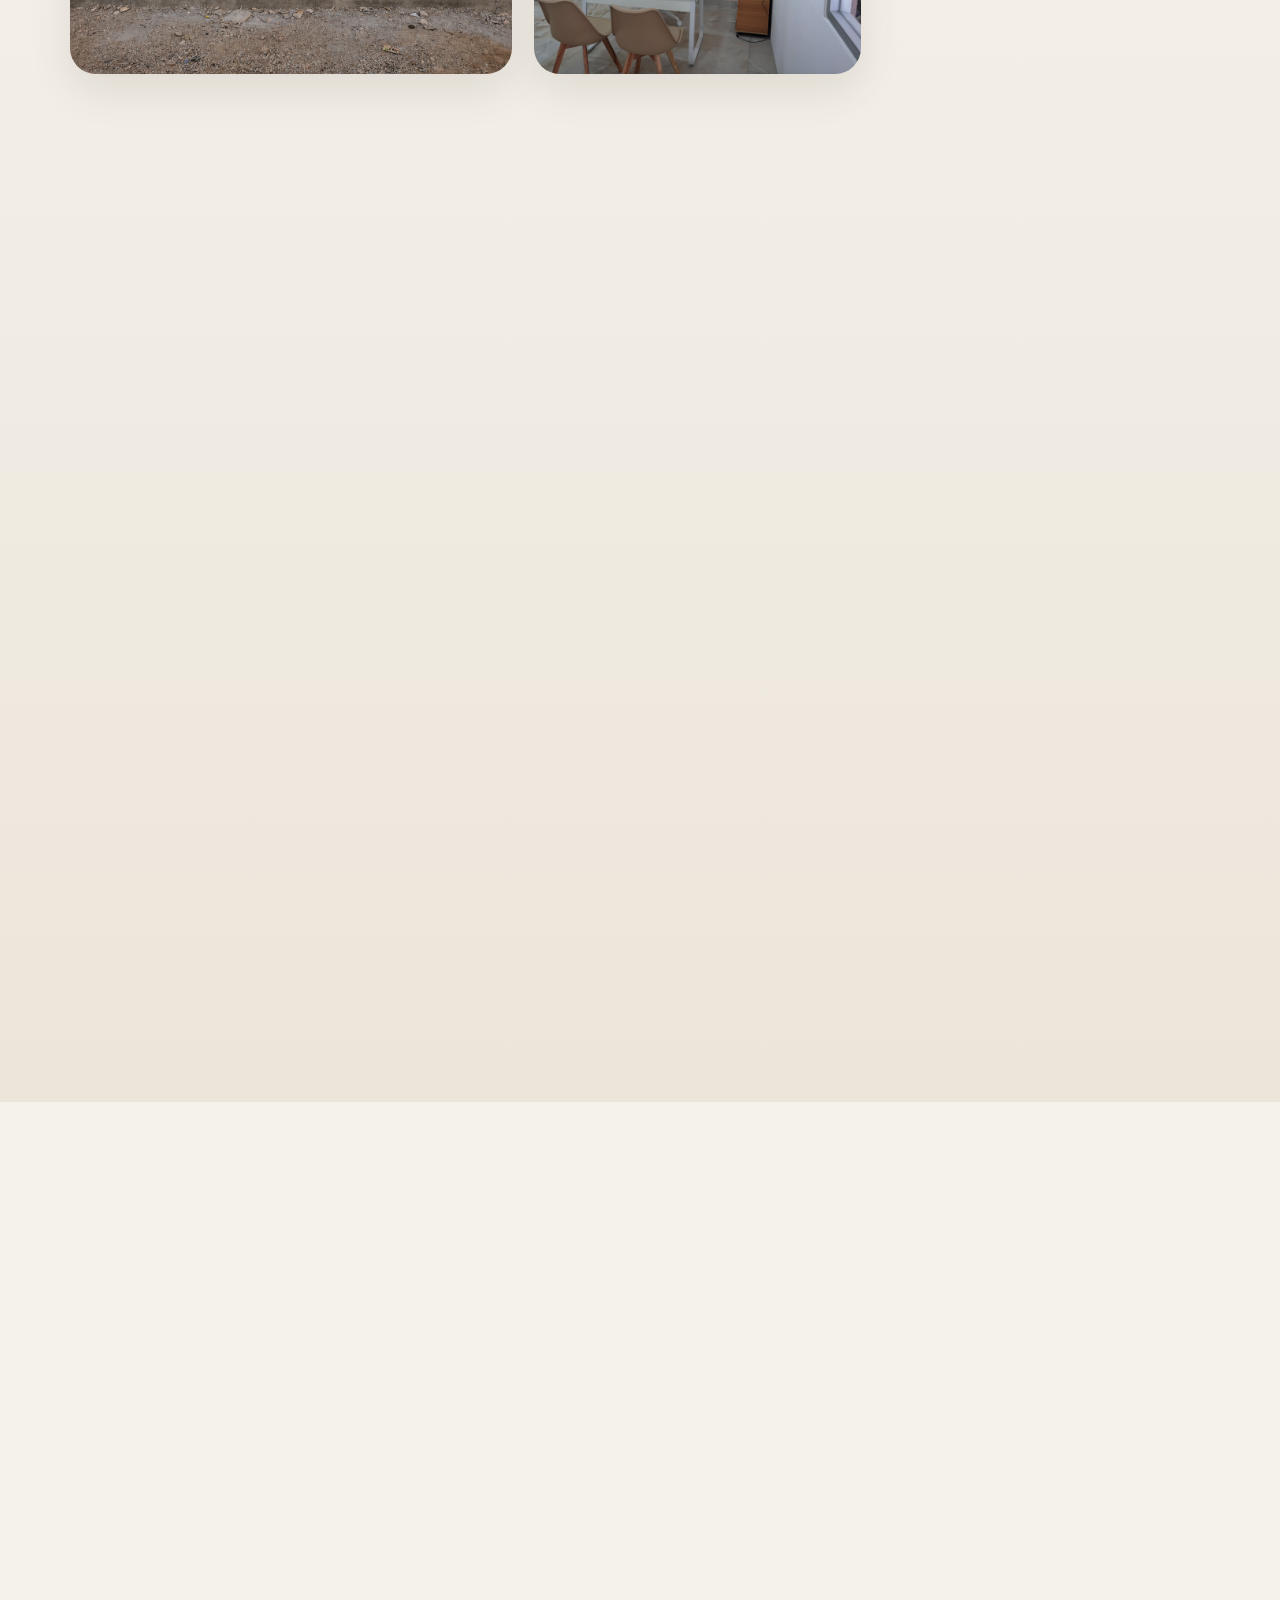
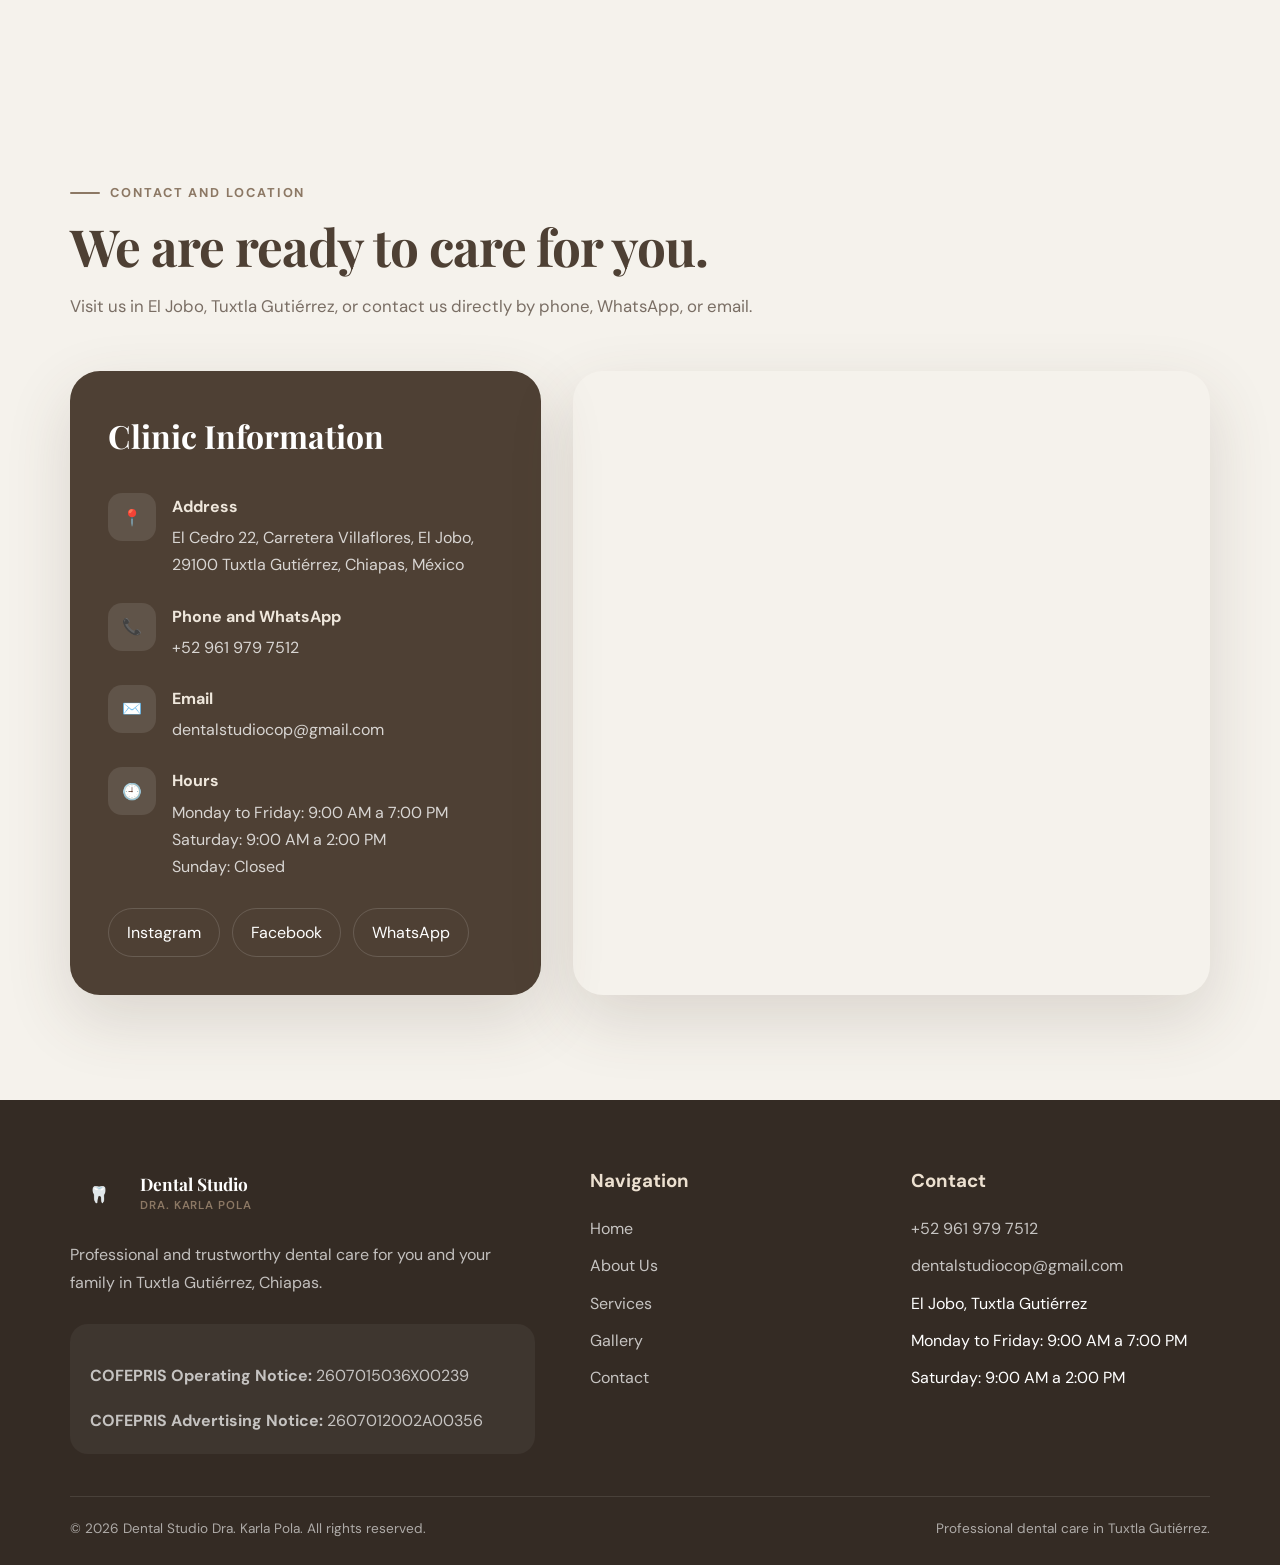
==== commit 1324b7f9: "Revise text for dental office details and descriptions Updated content to replace 'clinic' with 'off" ====
--- a/en.html
+++ b/en.html
@@ -18,7 +18,7 @@
 
     <meta
         name="keywords"
-        content="dentist in Tuxtla Gutiérrez, dental clinic, dental cleaning, orthodontics, root canal treatment, teeth whitening"
+        content="dentist in Tuxtla Gutiérrez, dental office, dental cleaning, orthodontics, root canal treatment, teeth whitening"
     >
 
     <meta name="author" content="Dental Studio Dra. Karla Pola">
@@ -372,55 +372,36 @@
 
                 <div class="about-content reveal">
 
-                    <span class="section-kicker">
-
-                        About Dental Studio
-
-                    </span>
-
-                    <h2 class="section-title">
-
-                        We care for every detail of your oral health.
-
-                    </h2>
-
-                    <p>
-
-                        We are a dental clinic focused on prevention, diagnosis, and care for different oral health needs.
-
-                    </p>
-
-                    <p>
-
-                        We provide professional care for you and your family, aiming for a clear, respectful, and comfortable experience at every visit.
-
-                    </p>
-
-                    <div class="signature">
-
-                        “We care for your oral health with professional attention.”
-
-                    </div>
-
-                    <div class="doctor-name">
-
-                        Dra. Karla Pola Lázaro
-
-                        <span>
-
-                            Dental Studio Dra. Karla Pola
-
-                        </span>
-
-                    </div>
-
-                </div>
+    <span class="section-kicker">
+        About the dental office
+    </span>
+
+    <h2 class="section-title">
+        We care for every detail of your oral health.
+    </h2>
+
+    <p>
+        We are a dental office focused on prevention,
+        diagnosis, and care for different oral health needs.
+    </p>
+
+    <p>
+        We provide professional care for you and your family,
+        aiming for a clear, respectful, and comfortable experience
+        at every visit.
+    </p>
+
+    <div class="signature">
+        “We care for your oral health with professional attention.”
+    </div>
+
+</div>
 
             </div>
 
         </section>
-<!-- ========================================
-     MEET DR. KARLA POLA
+<!-- =========================================
+     MEET YOUR DENTIST
 ========================================= -->
 
 <section class="dentista-section" id="dentista">
@@ -432,12 +413,12 @@
 
             <img
                 src="dra-karla-pola.jpg"
-                alt="Dr. Karla Pola Lázaro at Dental Studio"
+                alt="Dr. Karla Pola Lázaro at the dental office"
             >
 
         </div>
 
-        <!-- Doctor information -->
+        <!-- Professional information -->
         <div class="dentista-info reveal">
 
             <span class="dentista-etiqueta">
@@ -456,35 +437,37 @@
             <div class="dentista-linea"></div>
 
             <p class="dentista-descripcion">
-                Dr. Karla Pola Lázaro graduated in 2019 from the
-                University of Sciences and Arts of Chiapas, where she
-                completed her degree in Dental Sciences and Public Health.
+                I am Dr. Karla Pola Lázaro. I graduated in 2019 with
+                a degree in Dental Sciences and Public Health from the
+                University of Sciences and Arts of Chiapas.
             </p>
 
             <p class="dentista-descripcion">
-                She completed her social-service training through the
-                Institute for Social Security and Services for State Workers
-                and gained clinical experience in San Cristóbal de Las Casas,
-                Chiapas.
+                I continued my professional training by completing my
+                social service at the Institute for Social Security and
+                Services for State Workers. I also gained experience
+                providing dental care in San Cristóbal de Las Casas, Chiapas.
             </p>
 
             <p class="dentista-descripcion">
-                She has six years of experience providing dental care,
-                including preventive and comprehensive procedures. Her
-                practice focuses on clinical assessment, patient guidance,
-                and treatment options based on each patient’s needs.
+                I have six years of experience providing dental care,
+                including preventive and comprehensive procedures.
+                I focus on accurate diagnosis and the effective application
+                of dental treatments, supported by solid knowledge of
+                procedures and techniques while prioritizing each patient’s
+                long-term well-being.
             </p>
 
             <p class="dentista-descripcion">
-                When a case requires more complex care, she collaborates
-                with professionals from different dental areas to provide
-                a comprehensive approach.
+                I work closely with specialist colleagues to provide
+                comprehensive diagnosis and treatment in more complex cases,
+                according to each patient’s individual needs.
             </p>
 
             <div class="credentials-box">
 
                 <h3>
-                    Professional education
+                    My professional education
                 </h3>
 
                 <ul class="credentials-list">
@@ -494,7 +477,8 @@
                     </li>
 
                     <li>
-                        Graduate of the University of Sciences and Arts of Chiapas
+                        Graduate of the University of Sciences and Arts
+                        of Chiapas in 2019
                     </li>
 
                     <li>
@@ -506,8 +490,8 @@
                     </li>
 
                     <li>
-                        Currently completing the first residency level
-                        of the Oral Surgery specialty program at CEYESOV
+                        I am currently completing Residency 1 of the
+                        Oral Surgery specialty program at CEYESOV
                     </li>
 
                 </ul>
@@ -845,11 +829,11 @@
                     </span>
 
                     <h2 class="section-title">
-                        A clinic designed for your comfort.
+                        A dental office designed for your comfort.
                     </h2>
 
                     <p class="section-text">
-                        Explore the real spaces of our clinic.
+                        Explore the real spaces of our dental office.
                     </p>
 
                 </div>
--- a/style.css
+++ b/style.css
@@ -1984,7 +1984,68 @@
     transform: translateY(-2px);
     opacity: 0.9;
 }
-
+/* ========================================
+   DOCTOR CREDENTIALS
+======================================== */
+
+.dentista-info h2 em {
+    display: block;
+}
+
+.credentials-box {
+    margin: 30px 0;
+    padding: 28px;
+    border: 1px solid rgba(78, 64, 52, 0.12);
+    border-radius: 24px;
+    background-color: rgba(255, 255, 255, 0.58);
+    box-shadow: 0 18px 40px rgba(78, 64, 52, 0.06);
+}
+
+.credentials-box h3 {
+    margin: 0 0 18px;
+    color: #4e4034;
+    font-family: "Playfair Display", Georgia, serif;
+    font-size: 1.45rem;
+}
+
+.credentials-list {
+    display: grid;
+    gap: 14px;
+    margin: 0;
+    padding: 0;
+    list-style: none;
+}
+
+.credentials-list li {
+    position: relative;
+    padding-left: 28px;
+    color: #66594e;
+    line-height: 1.65;
+}
+
+.credentials-list li::before {
+    content: "✦";
+    position: absolute;
+    top: 0;
+    left: 0;
+    color: #a78968;
+    font-size: 0.95rem;
+}
+
+@media (max-width: 600px) {
+    .credentials-box {
+        padding: 22px 19px;
+        border-radius: 20px;
+    }
+
+    .credentials-box h3 {
+        font-size: 1.3rem;
+    }
+
+    .credentials-list li {
+        font-size: 0.96rem;
+    }
+}
 /* ========================================
    RESPONSIVE
 ======================================== */
@@ -2085,4 +2146,4 @@
     .language-link {
         font-size: 0.95rem !important;
     }
-}+}
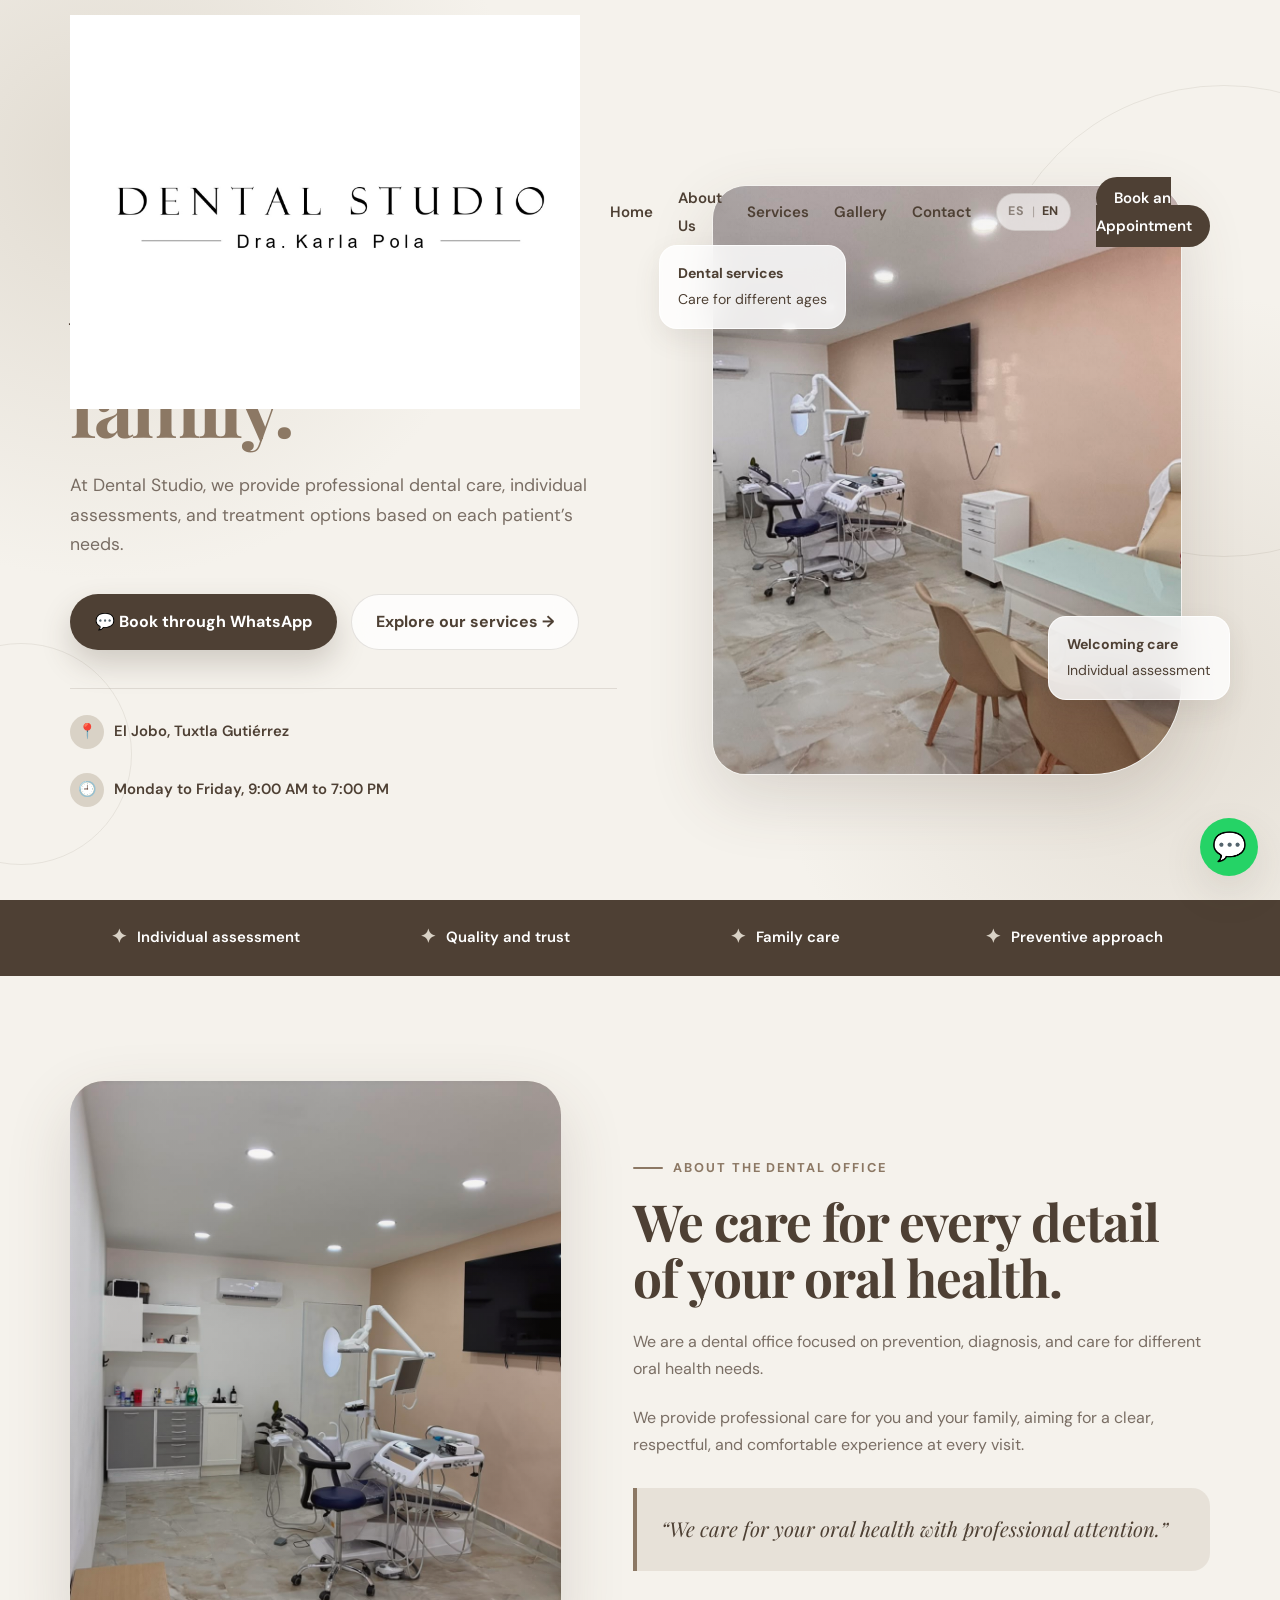
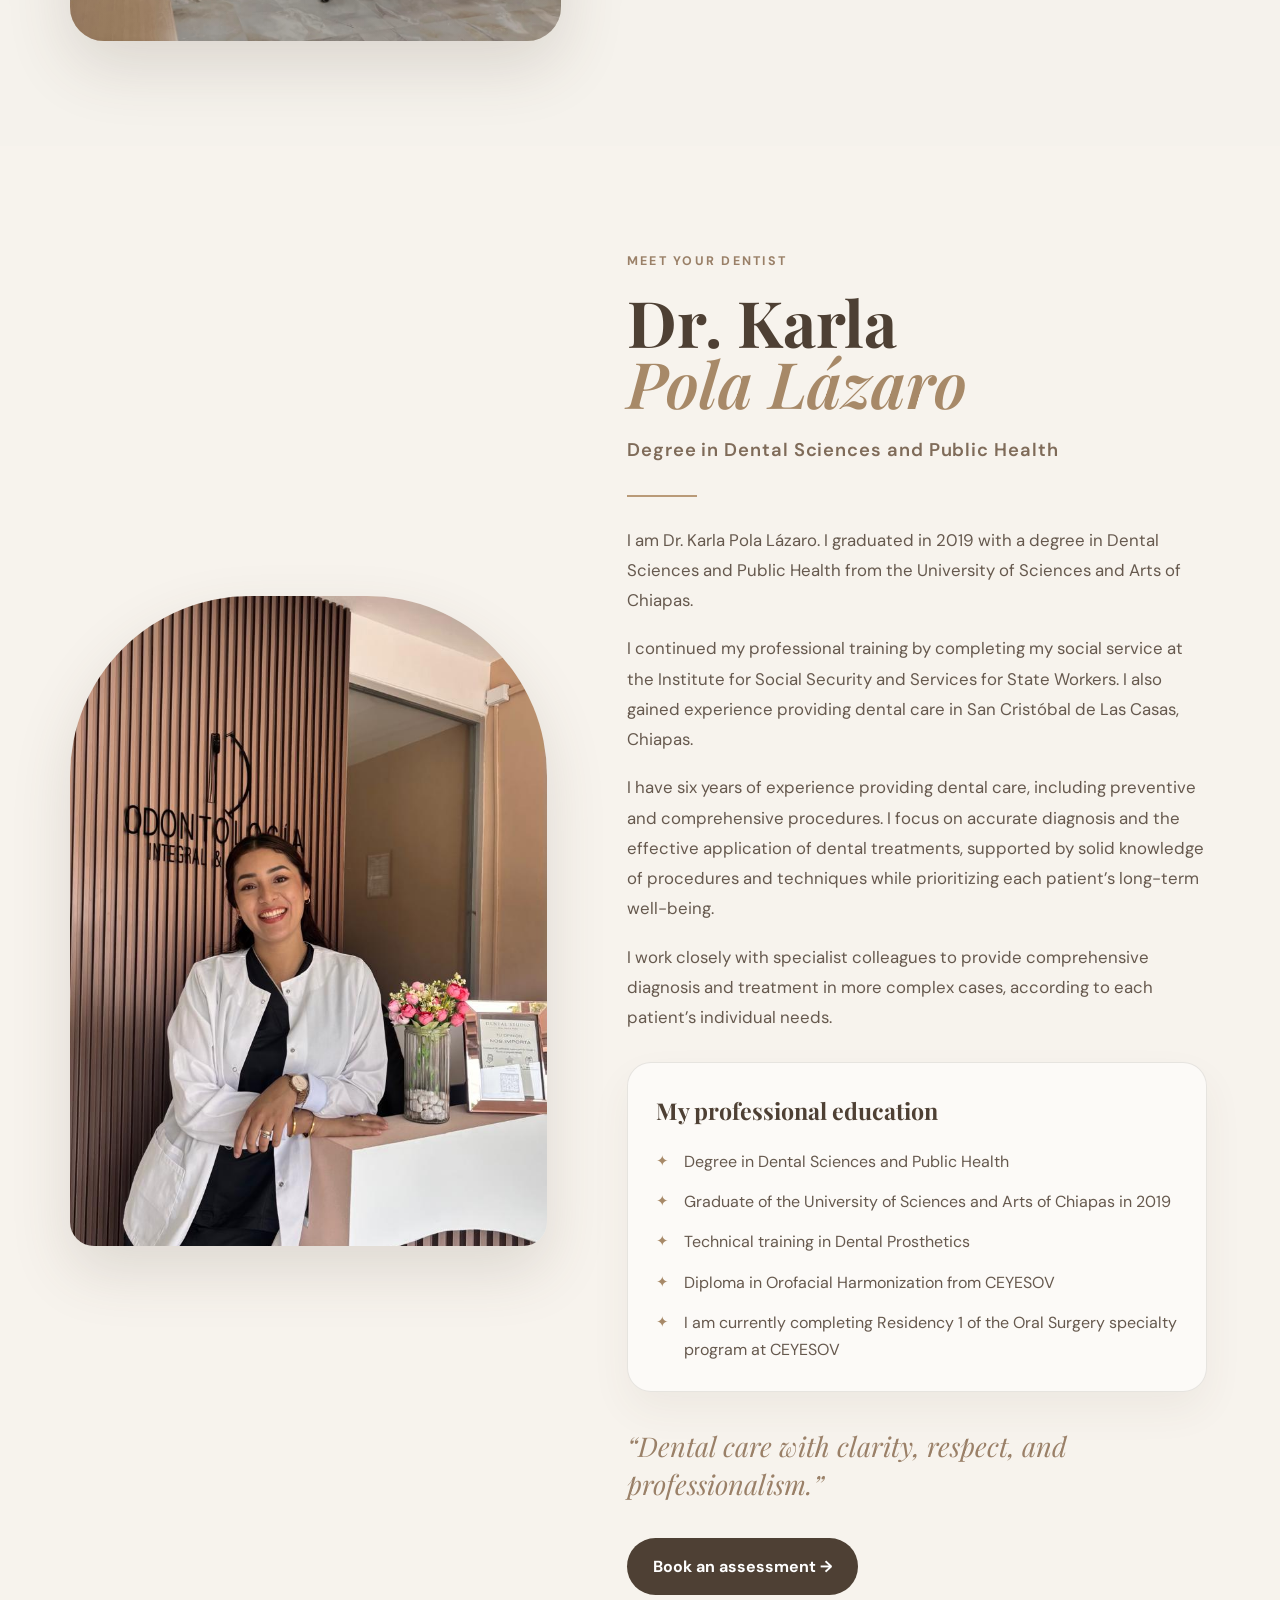
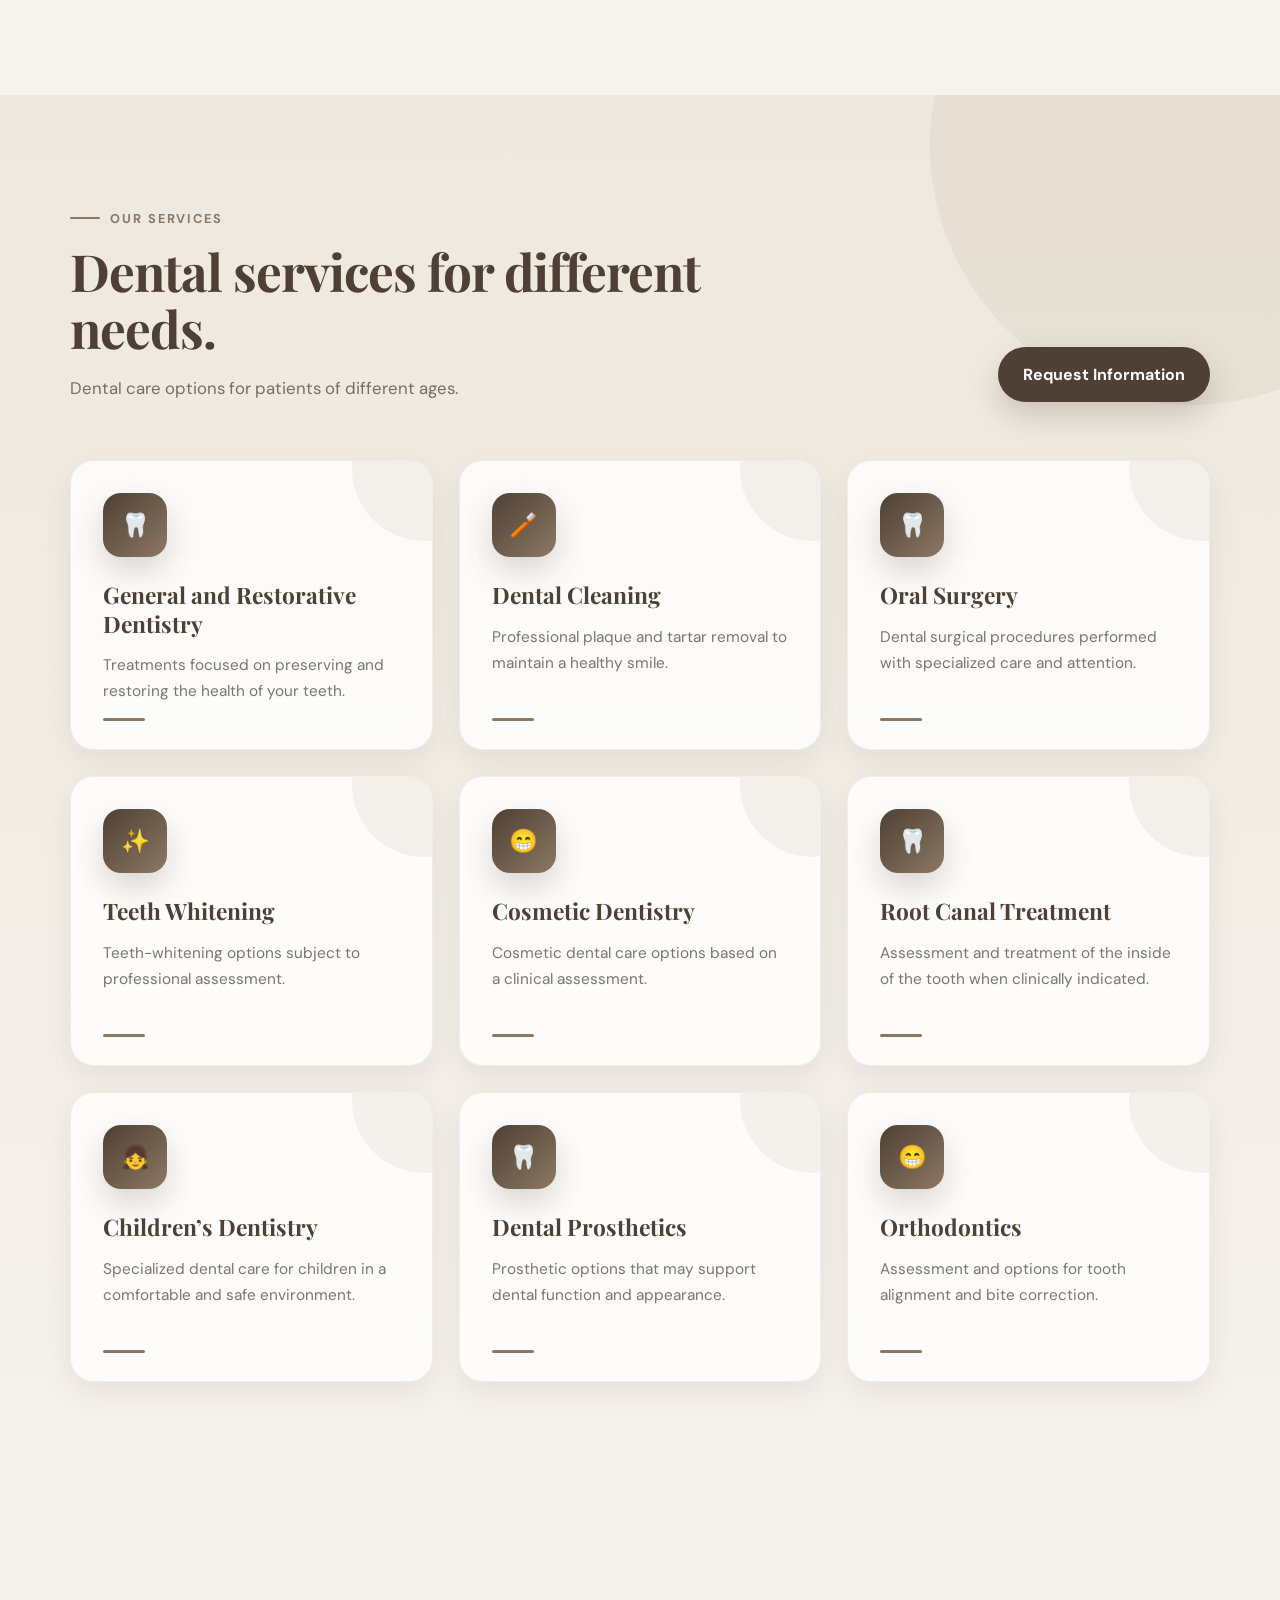
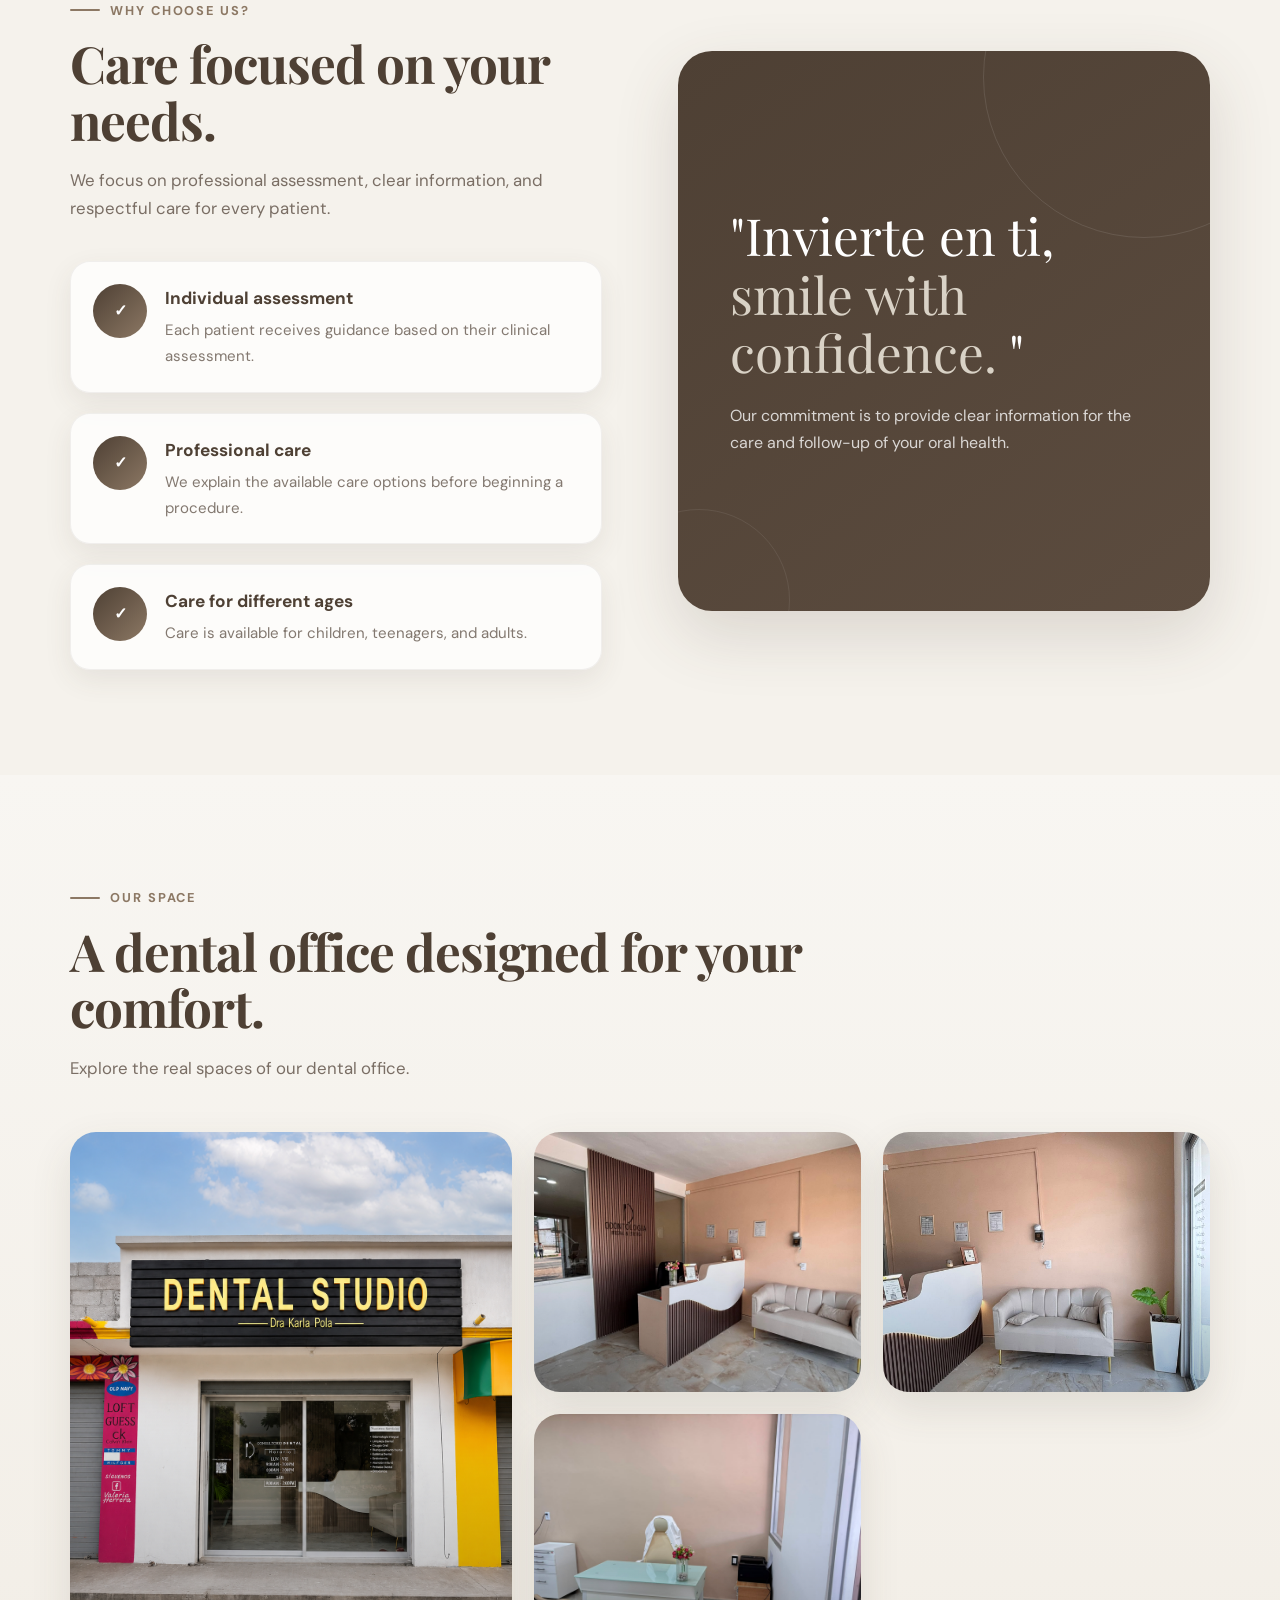
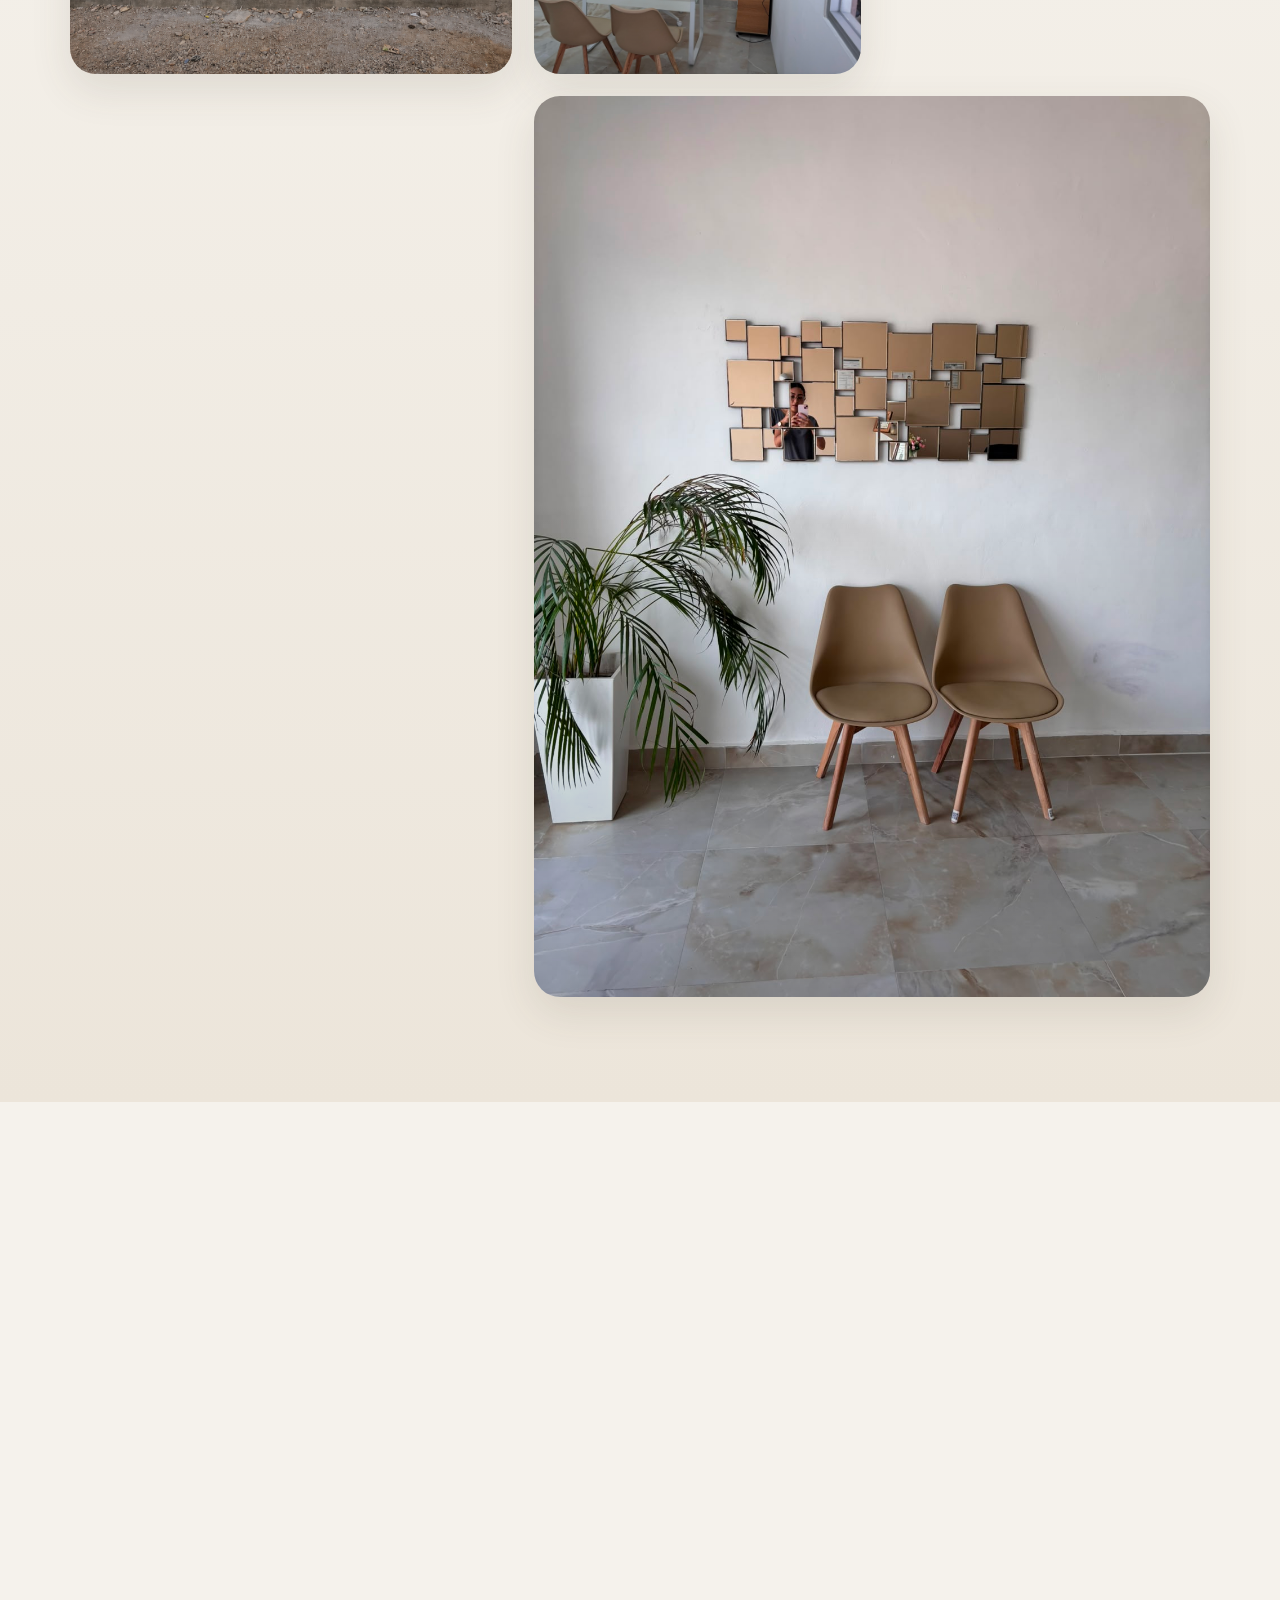
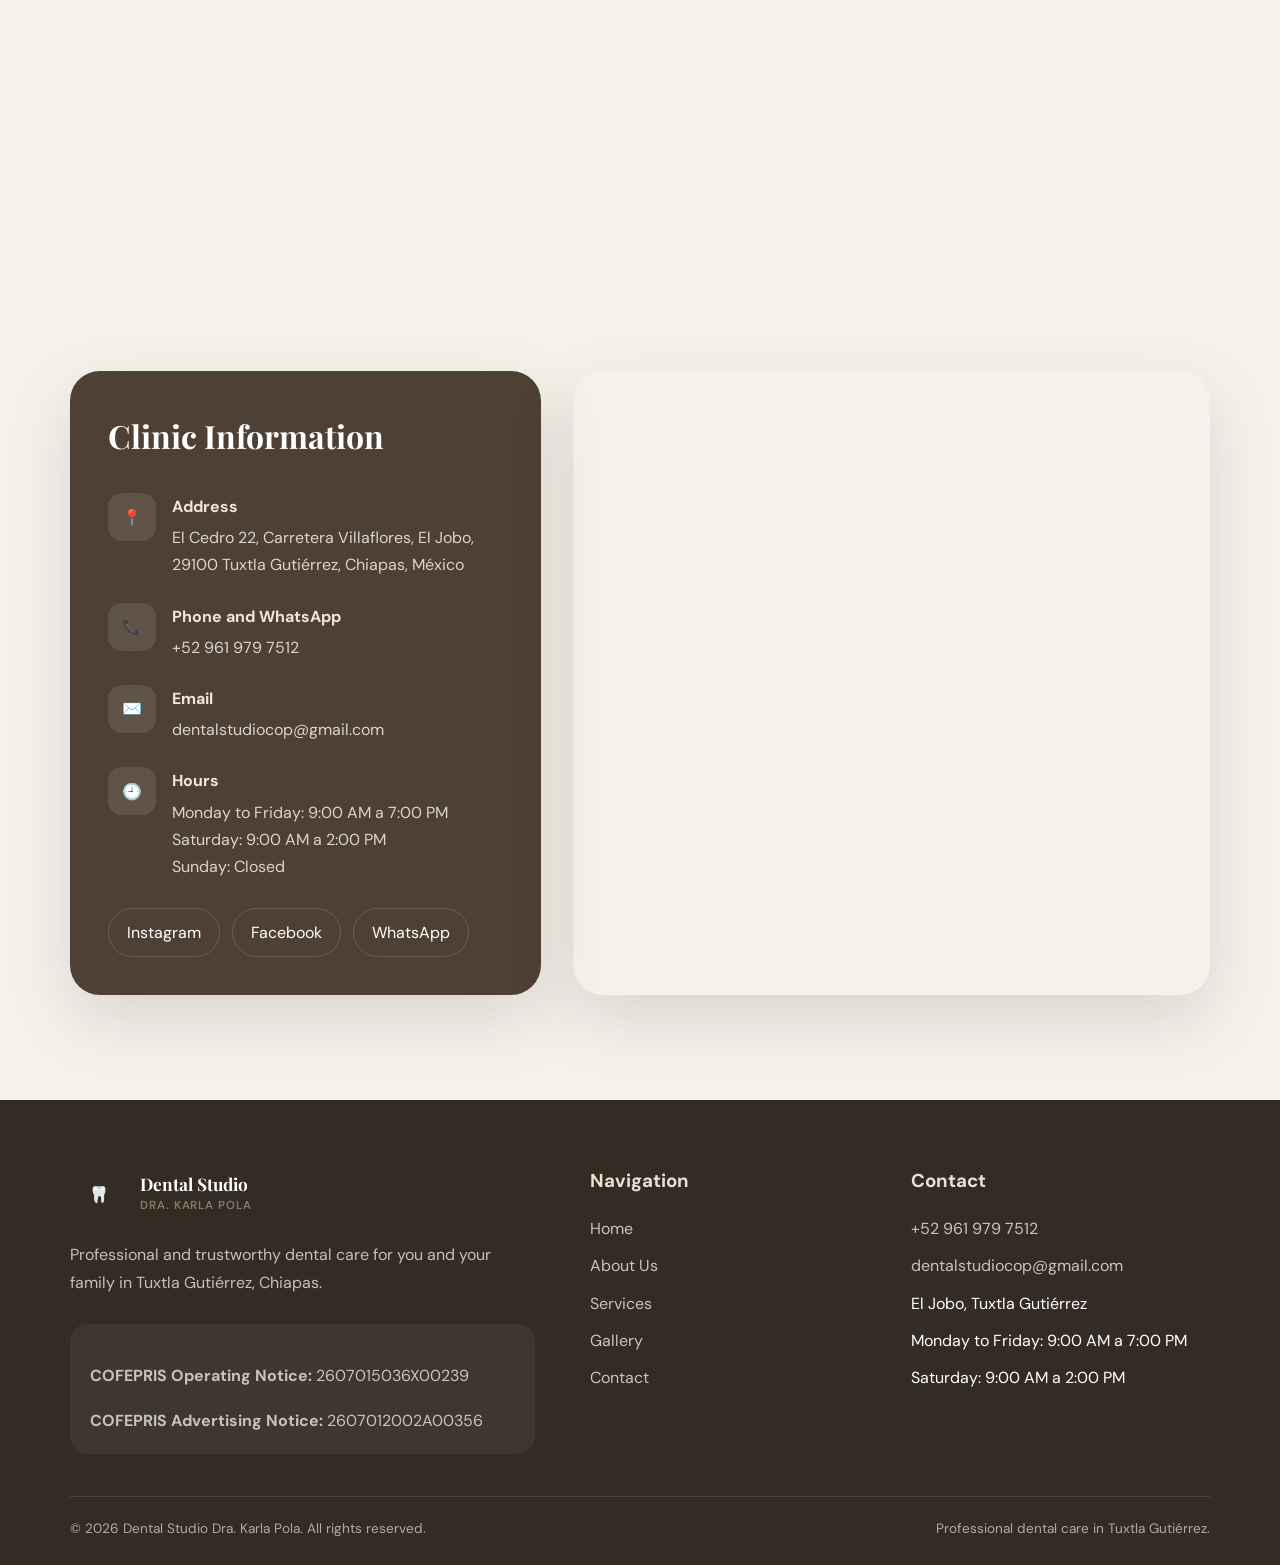
==== commit e8e6ead6: "Refactor brand link and remove redundant elements Updated brand link to include 'brand-official' cla" ====
--- a/en.html
+++ b/en.html
@@ -66,25 +66,13 @@
 
         <div class="container navbar">
 
-            <a href="#inicio" class="brand">
-
-      <div class="brand-mark">
-    <img src="logo-simbolo.png" alt="Logo de Dental Studio Dra. Karla Pola">
-</div>
-
-                <div class="brand-text">
-
-                    <strong>
-                        Dental Studio
-                    </strong>
-
-                    <span>
-                        Dra. Karla Pola
-                    </span>
-
-                </div>
-
-            </a>
+            <a href="#inicio" class="brand brand-official">
+    <img
+        src="logo-dental-studio.png"
+        alt="Dental Studio - Dra. Karla Pola"
+        class="brand-official-image"
+    >
+</a>
 
             <button
                 class="menu-toggle"
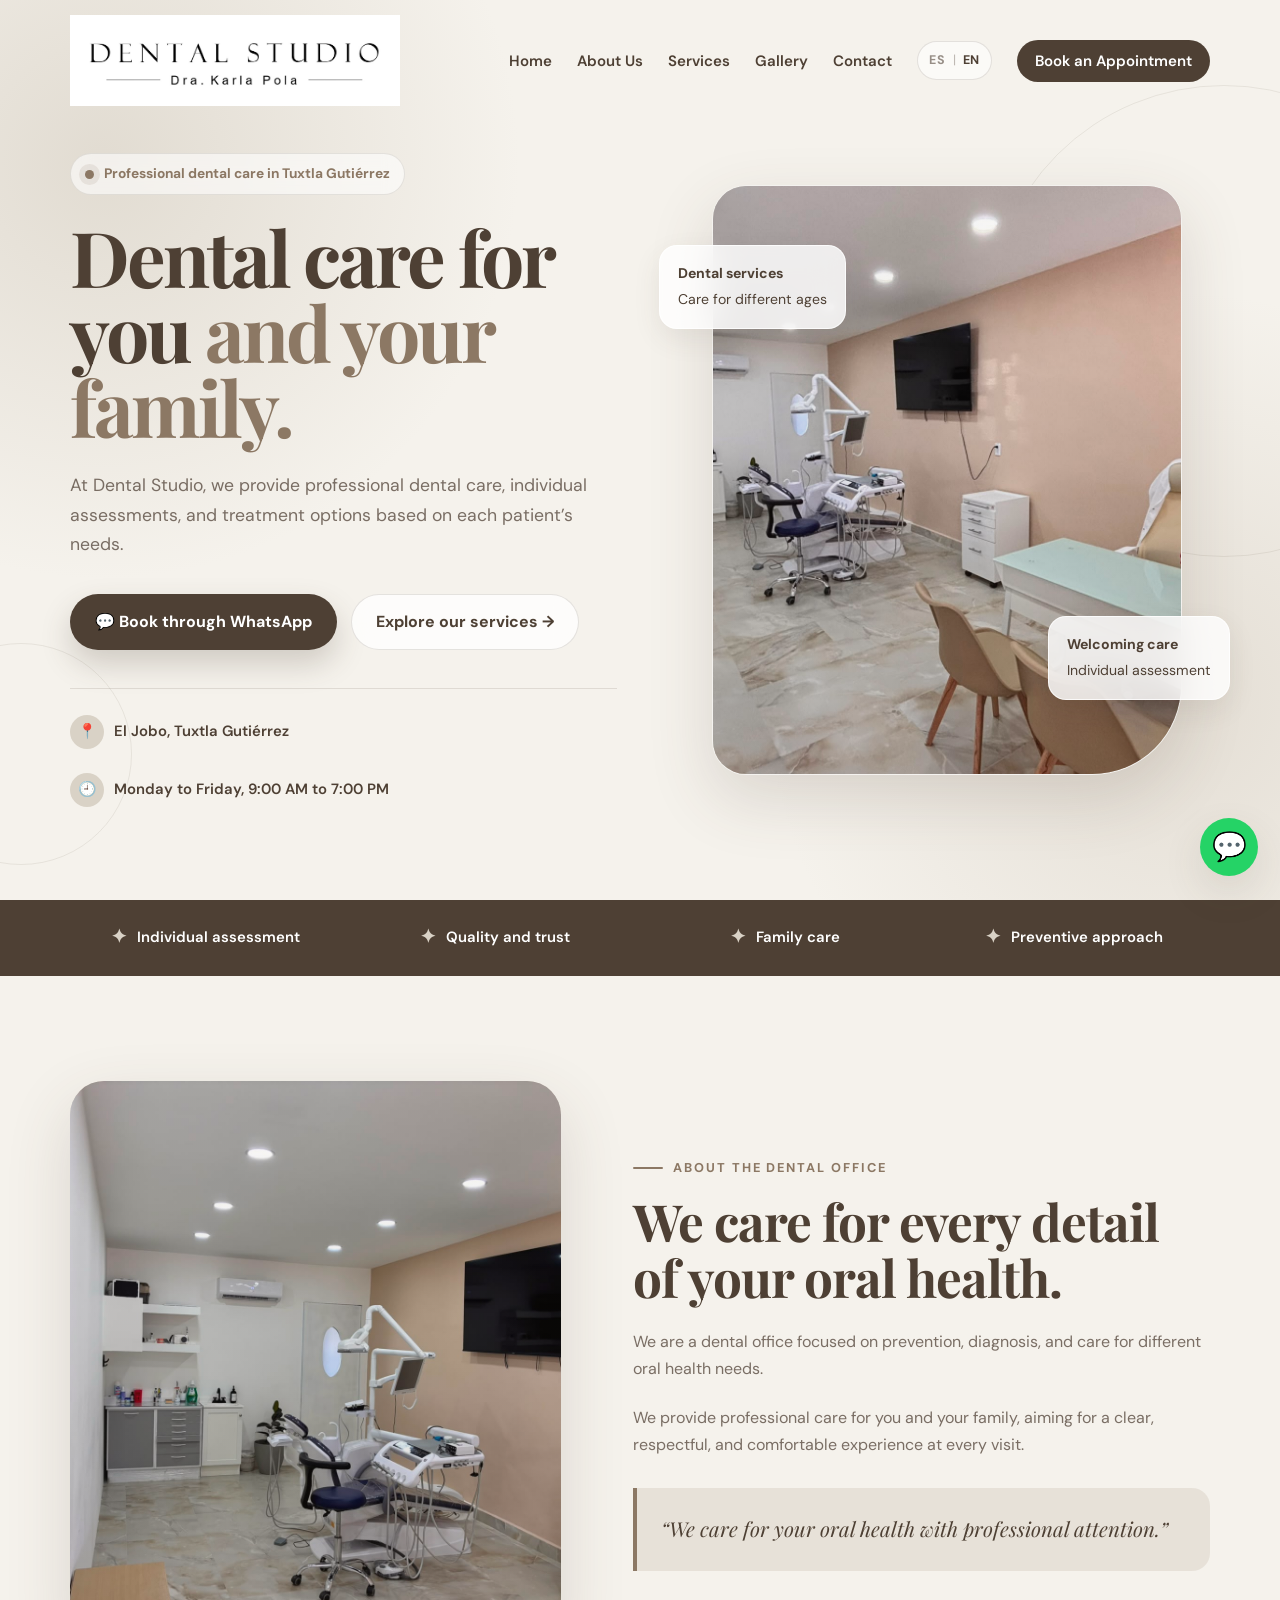
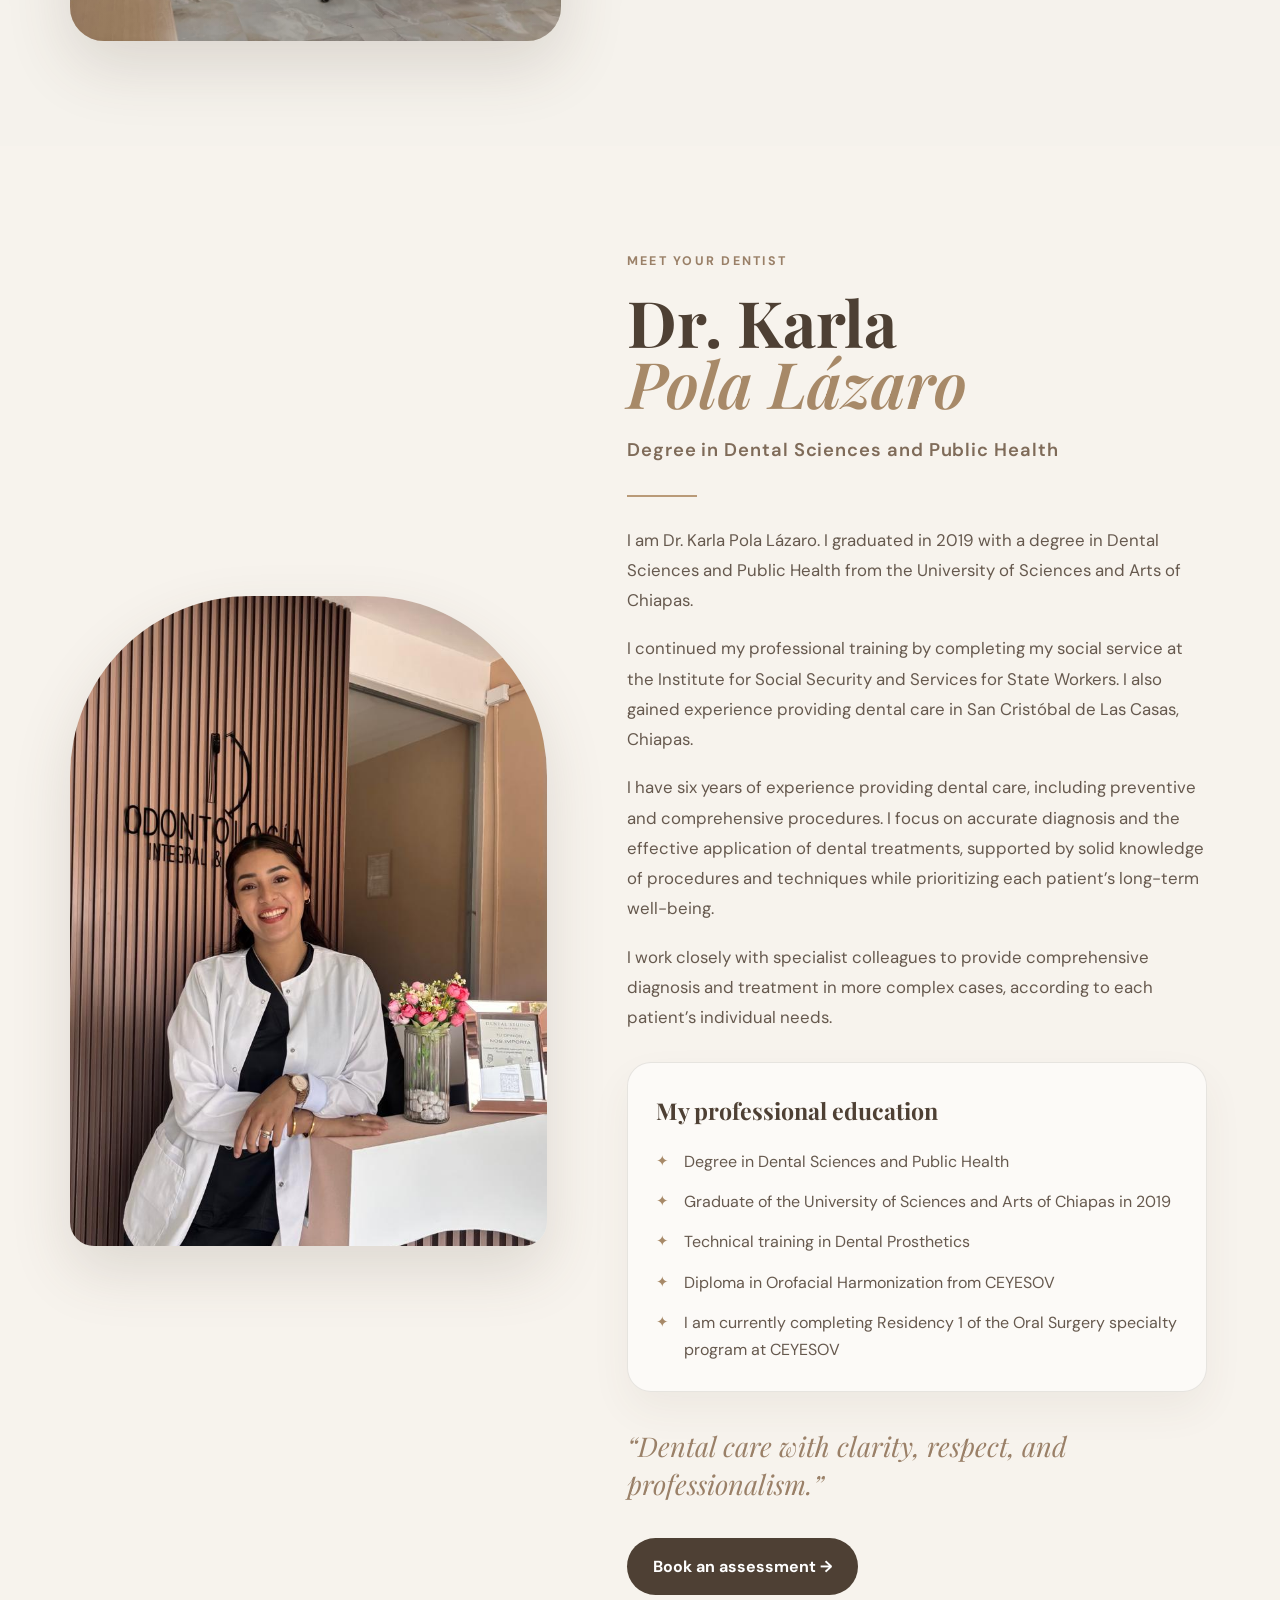
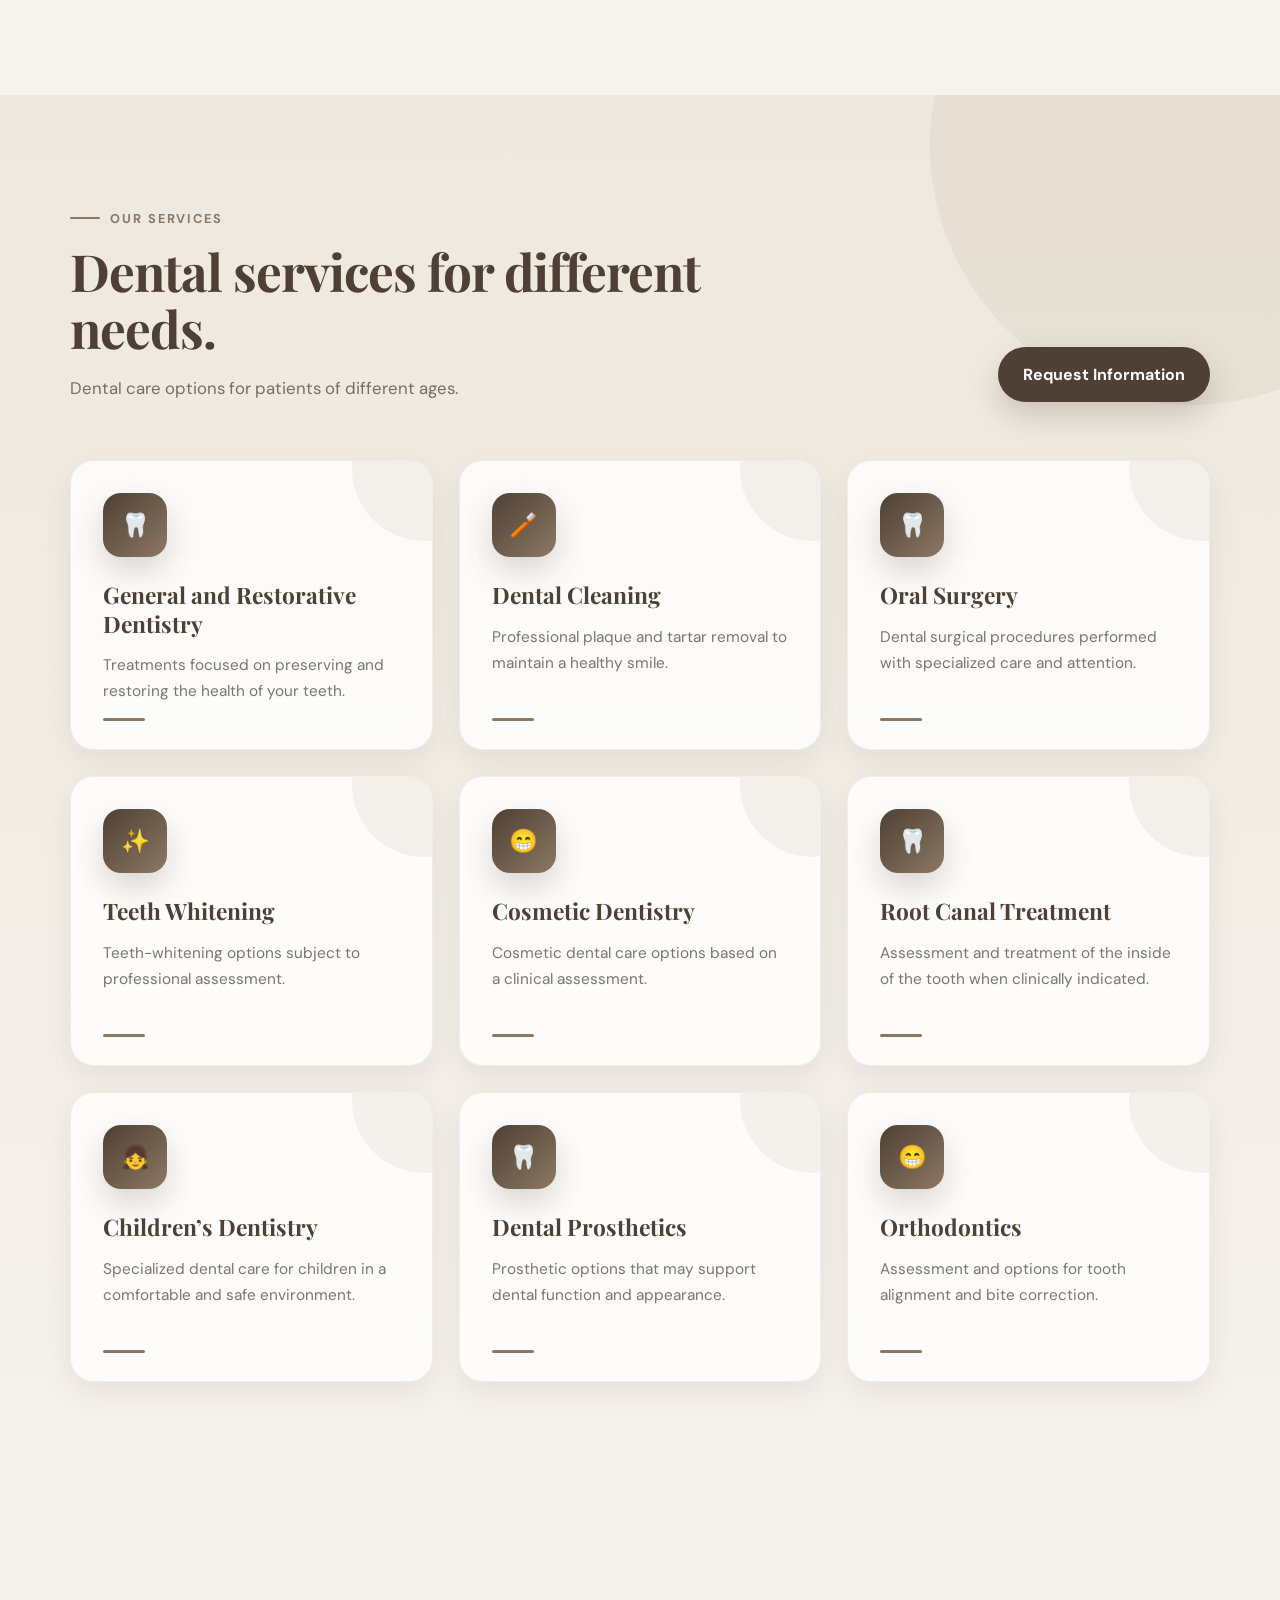
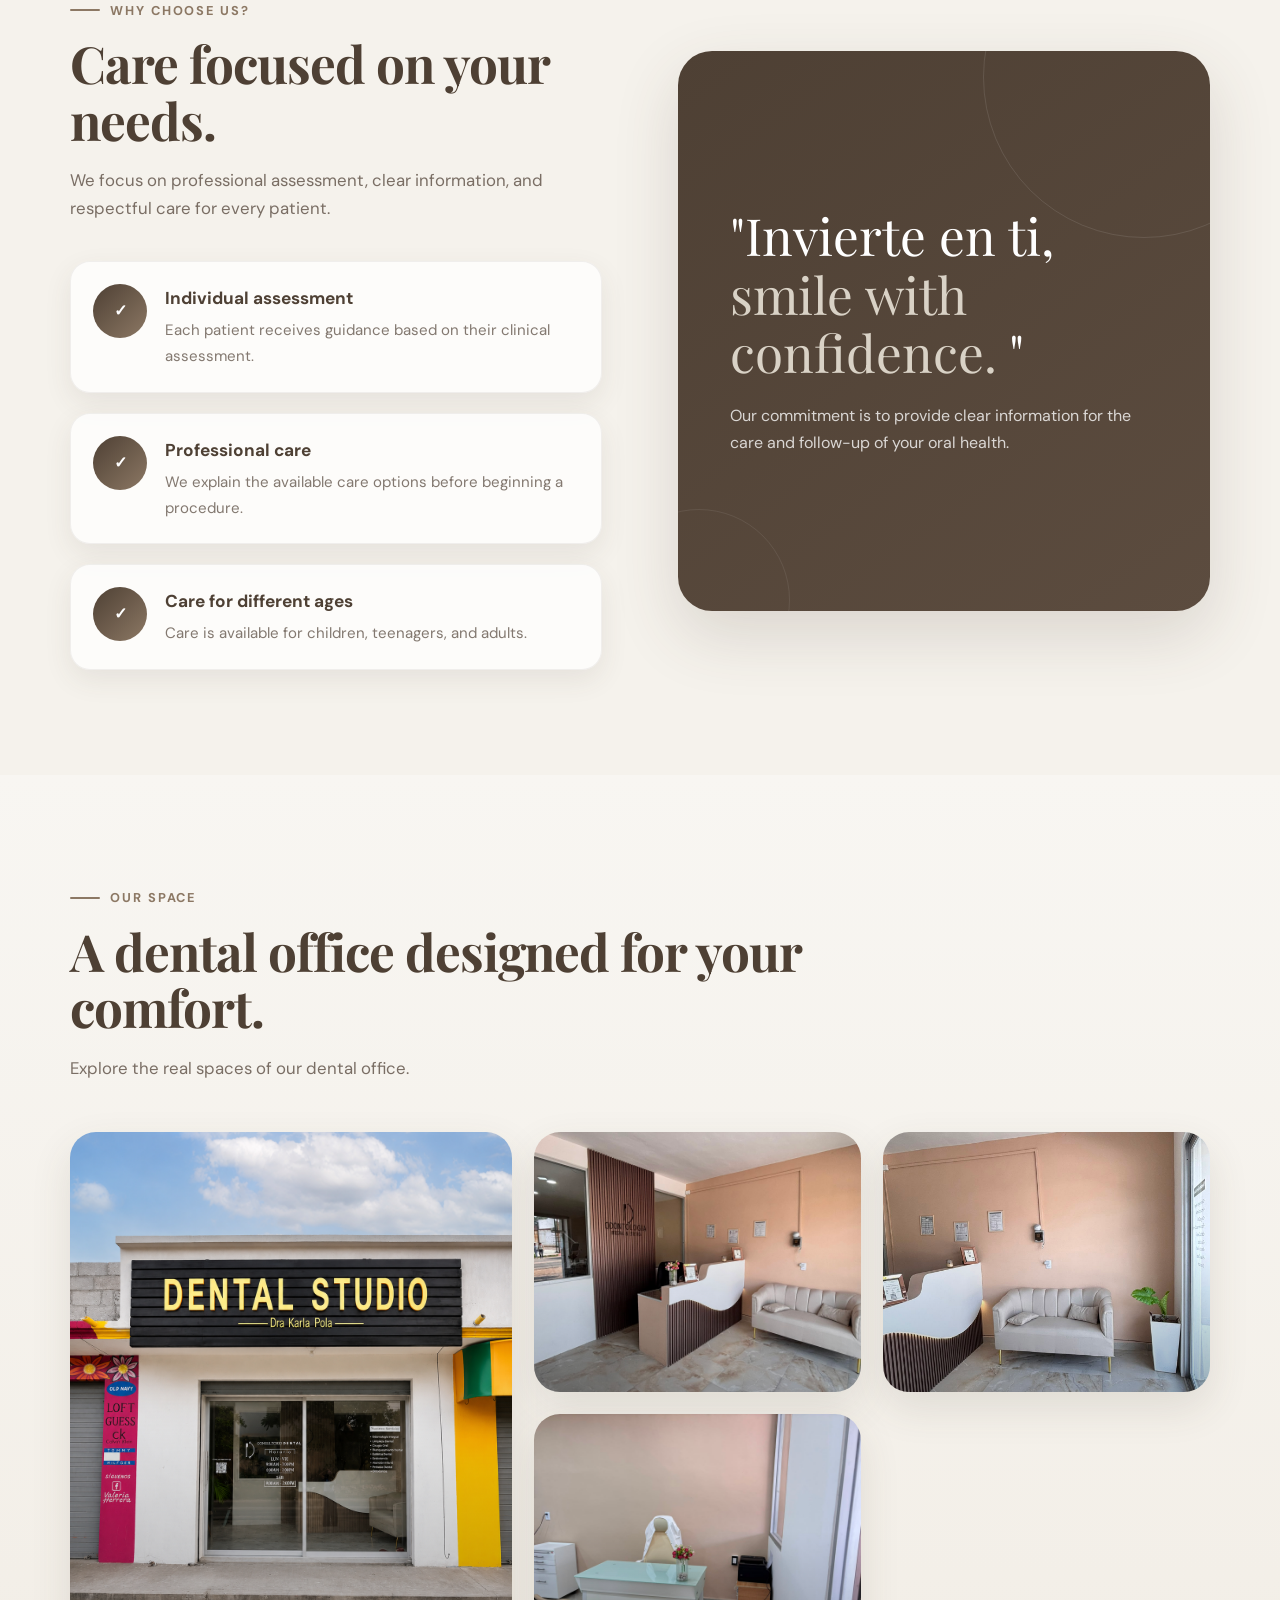
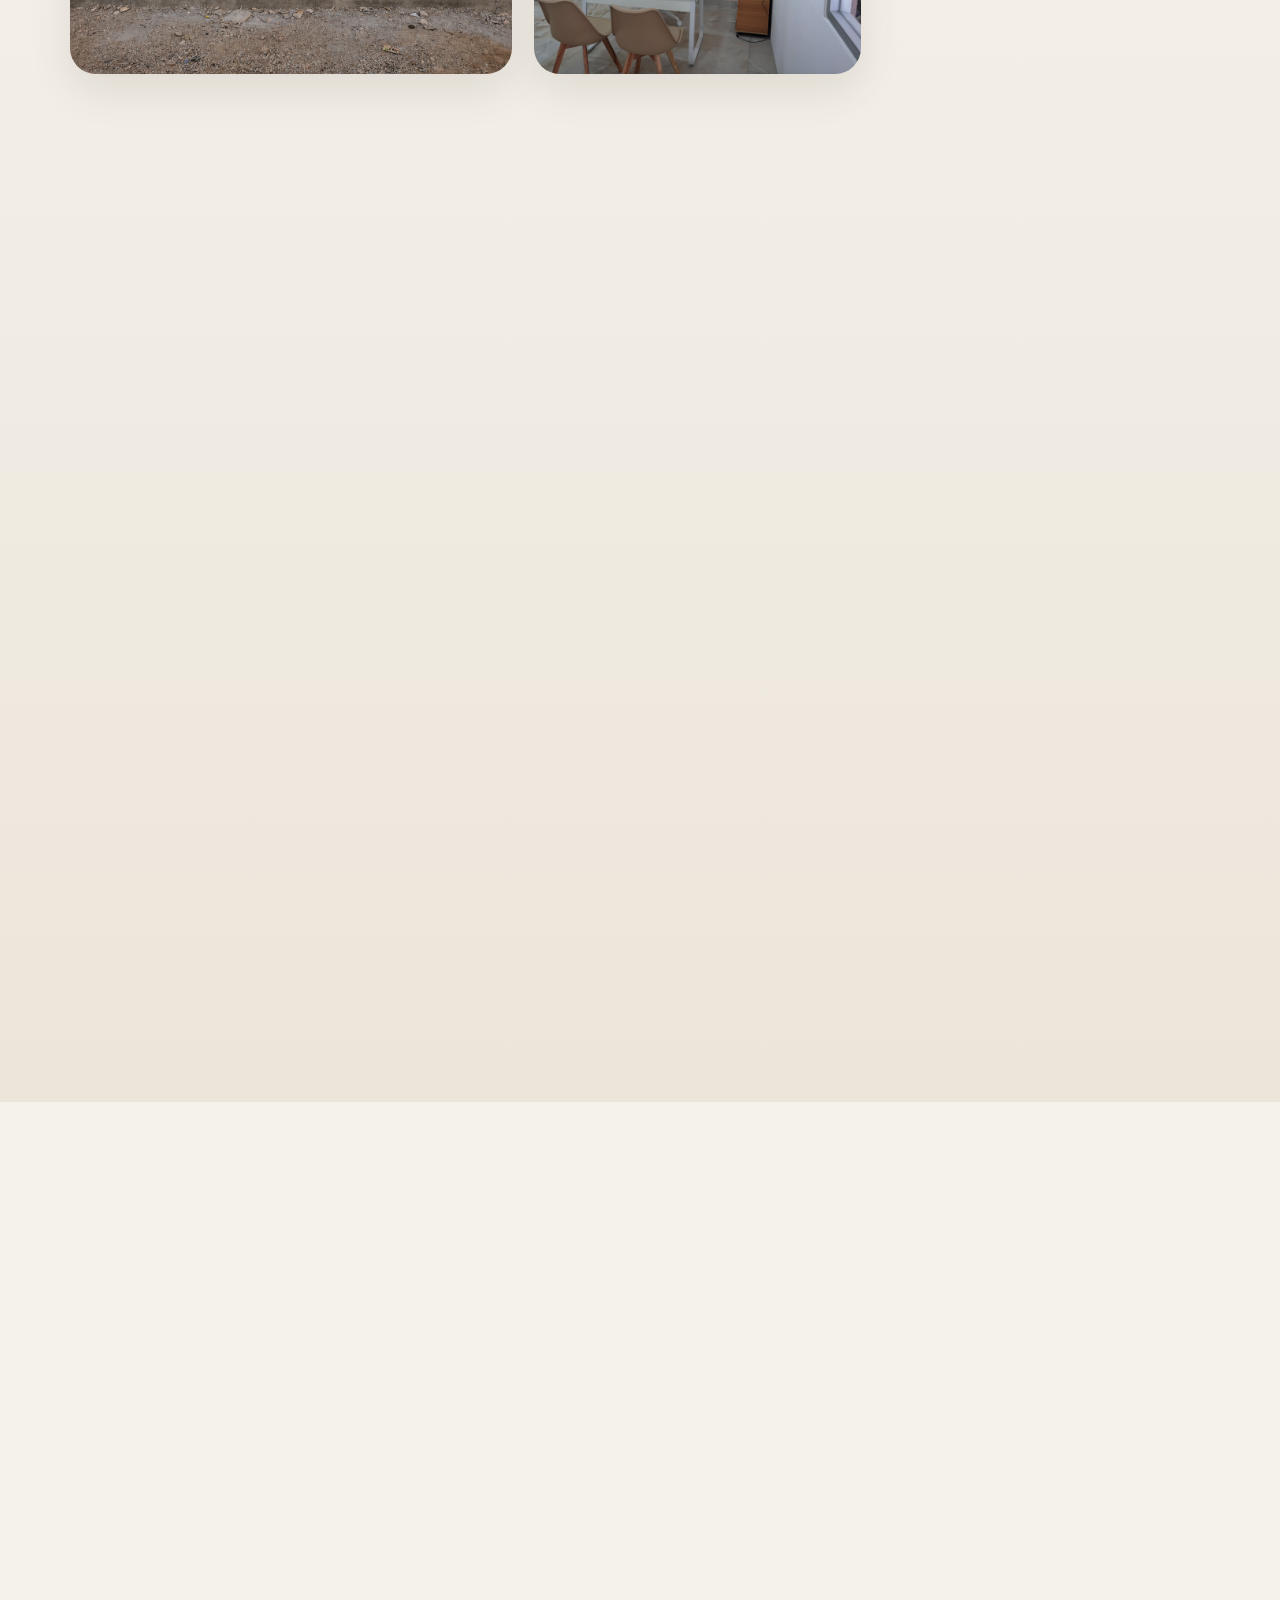
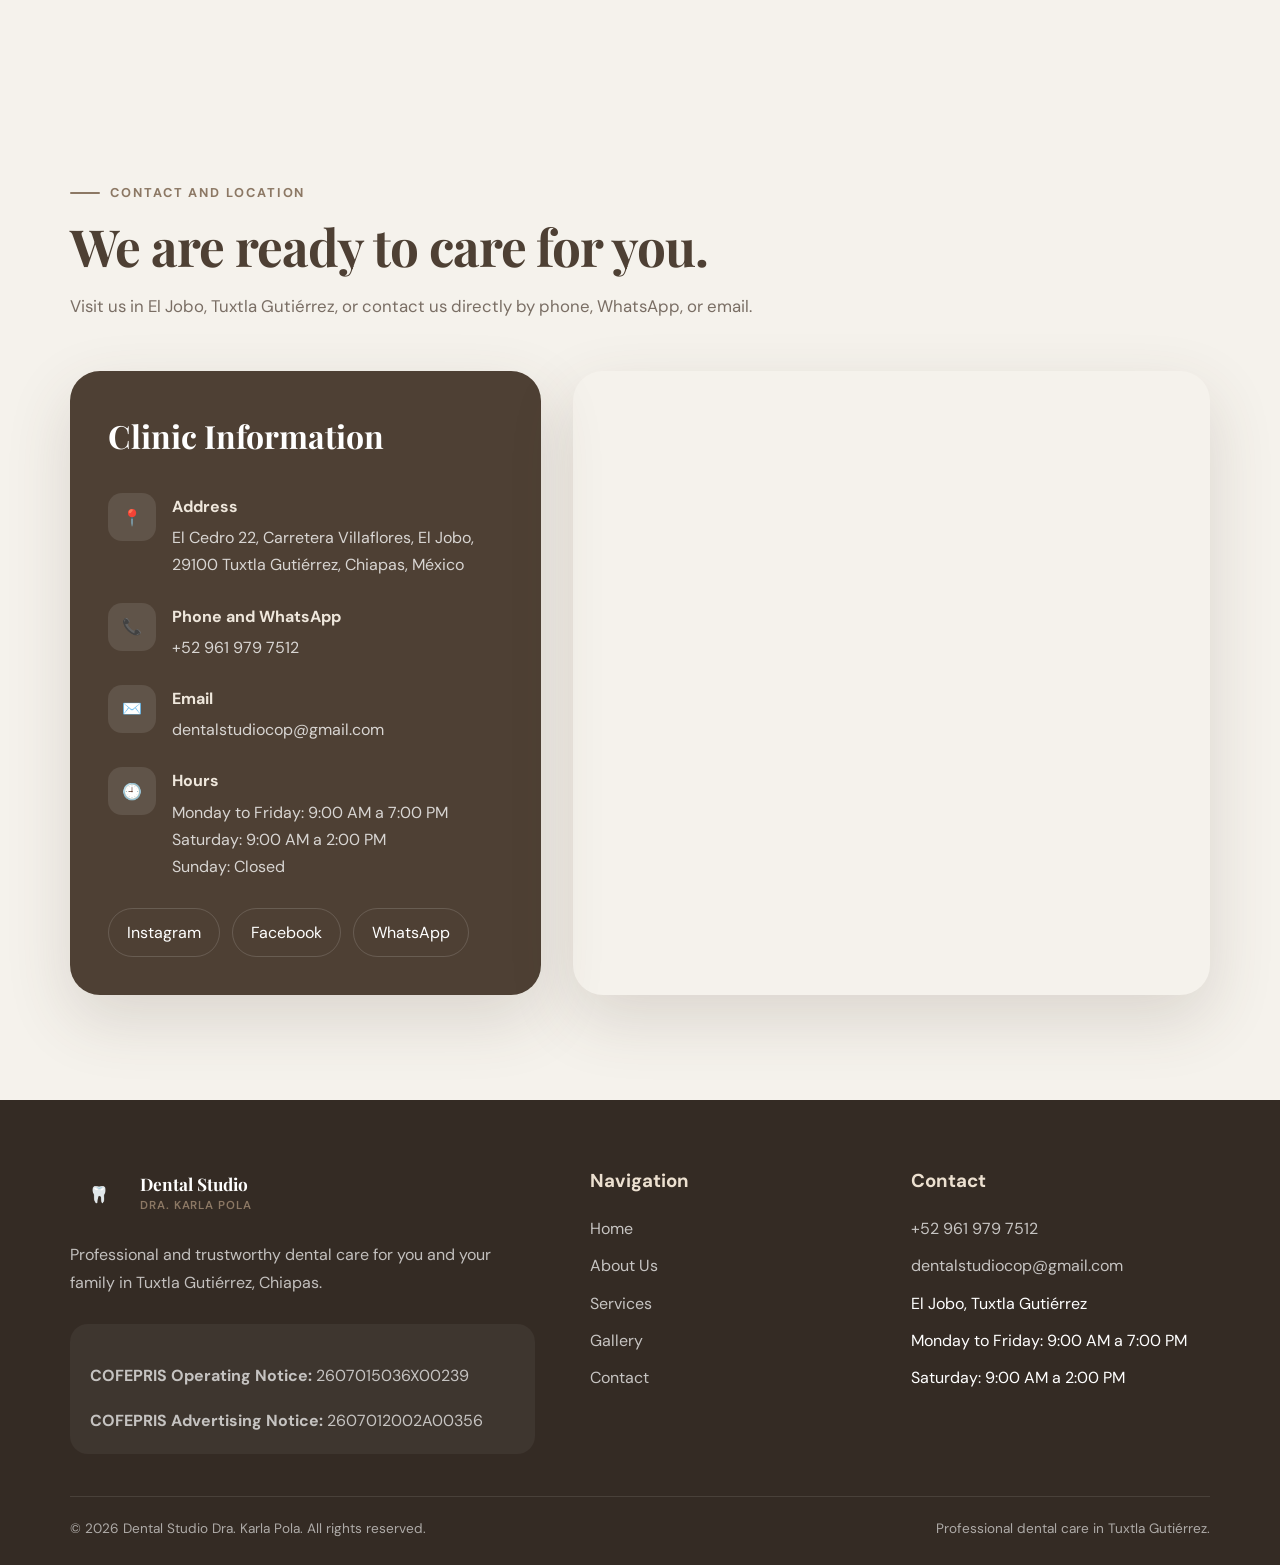
==== commit 2cdbe9bc: "Update logo image source in en.html" ====
--- a/en.html
+++ b/en.html
@@ -68,7 +68,7 @@
 
             <a href="#inicio" class="brand brand-official">
     <img
-        src="logo-dental-studio.png"
+        src="logo-dental-studio-v2.png"
         alt="Dental Studio - Dra. Karla Pola"
         class="brand-official-image"
     >
--- a/style.css
+++ b/style.css
@@ -2147,3 +2147,78 @@
         font-size: 0.95rem !important;
     }
 }
+/* ========================================
+   LOGO OFICIAL DENTAL STUDIO
+======================================== */
+
+.brand.brand-official {
+    display: flex;
+    align-items: center;
+    flex-shrink: 0;
+    text-decoration: none;
+    width: auto;
+    height: auto;
+    overflow: visible;
+}
+
+.brand-official-image {
+    display: block;
+    width: 330px;
+    max-width: 100%;
+    height: auto;
+    object-fit: contain;
+    object-position: center;
+    transform: none;
+}
+
+@media (max-width: 1100px) {
+    .brand-official-image {
+        width: 270px;
+    }
+}
+
+@media (max-width: 700px) {
+    .brand-official-image {
+        width: 205px;
+    }
+}
+/* ========================================
+   CORRECCIÓN FINAL DEL LOGO DEL HEADER
+======================================== */
+
+.site-header .brand.brand-official {
+    display: flex !important;
+    align-items: center !important;
+    width: 330px !important;
+    height: auto !important;
+    min-width: 0 !important;
+    overflow: visible !important;
+    flex-shrink: 0 !important;
+    text-decoration: none !important;
+}
+
+.site-header .brand.brand-official .brand-official-image {
+    display: block !important;
+    width: 330px !important;
+    max-width: 100% !important;
+    height: auto !important;
+    object-fit: contain !important;
+    object-position: center !important;
+    transform: none !important;
+    scale: 1 !important;
+    clip-path: none !important;
+}
+
+@media (max-width: 1100px) {
+    .site-header .brand.brand-official,
+    .site-header .brand.brand-official .brand-official-image {
+        width: 270px !important;
+    }
+}
+
+@media (max-width: 700px) {
+    .site-header .brand.brand-official,
+    .site-header .brand.brand-official .brand-official-image {
+        width: 190px !important;
+    }
+}
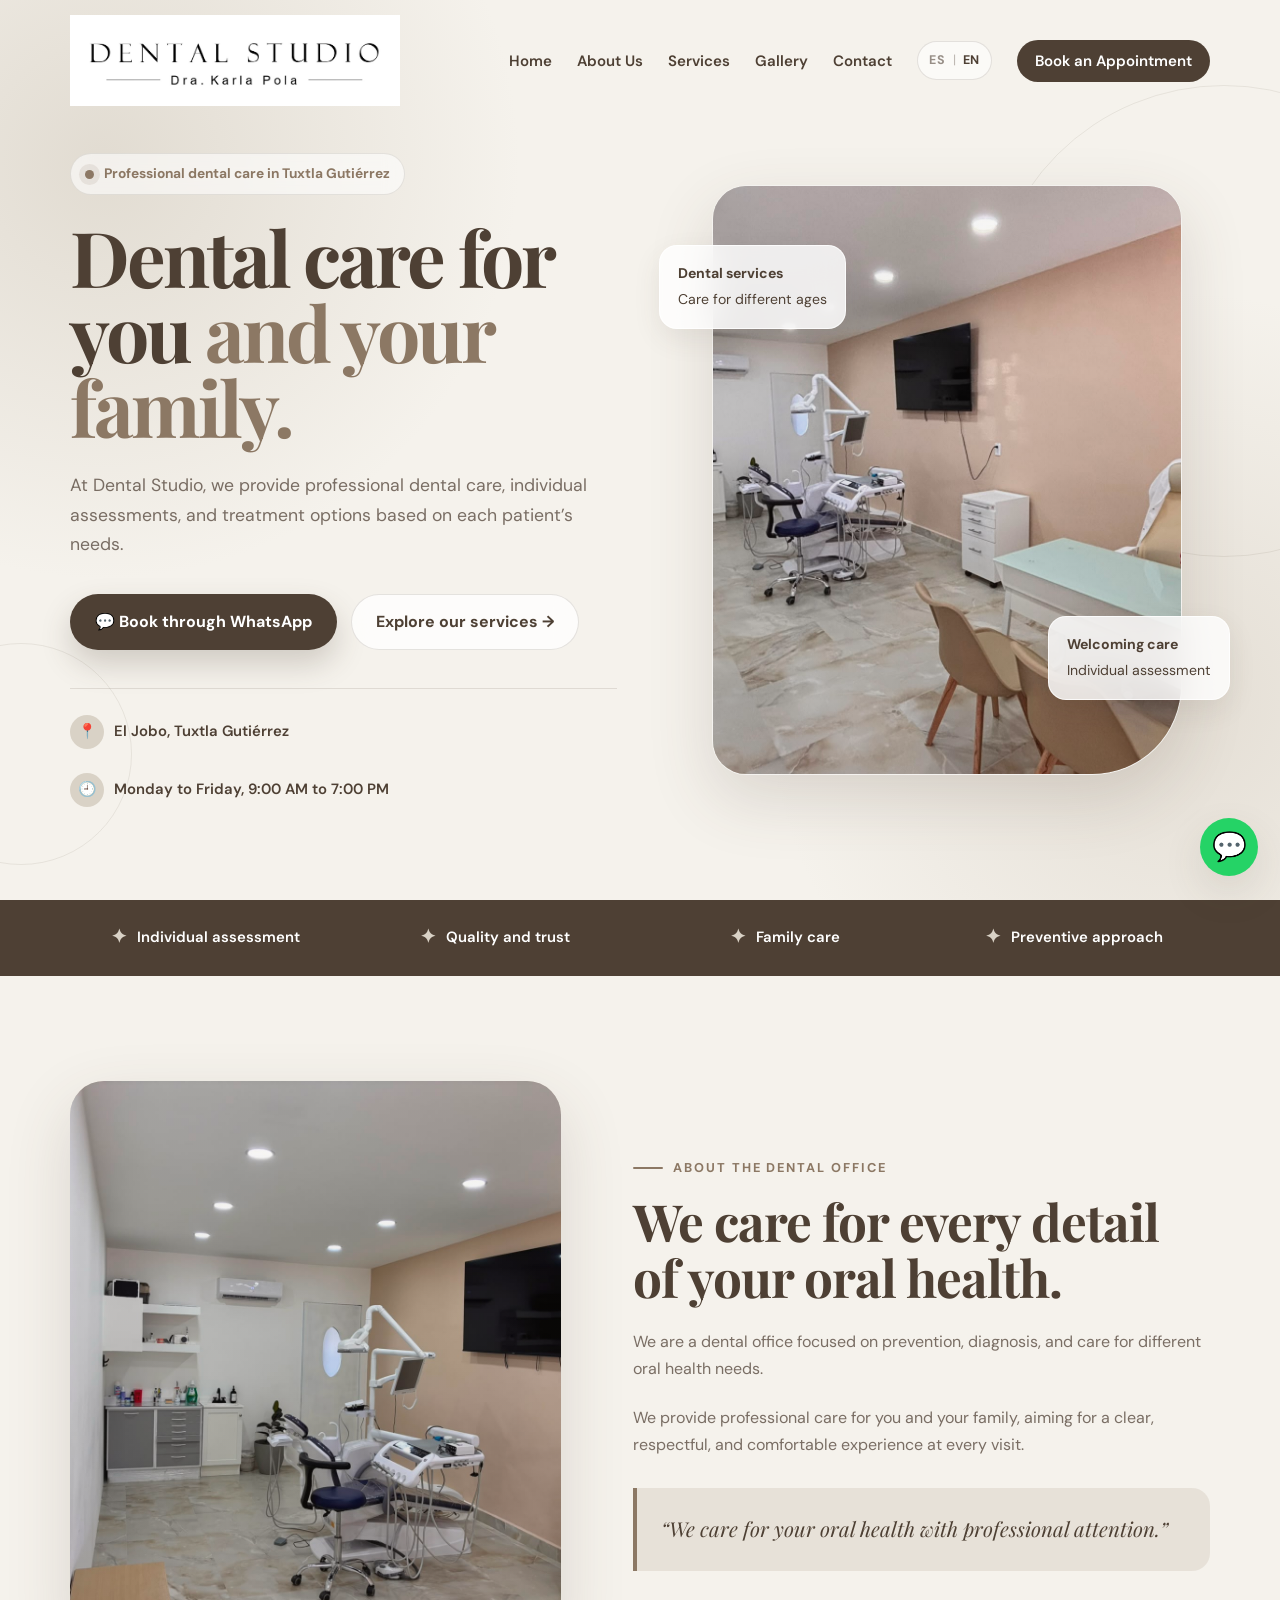
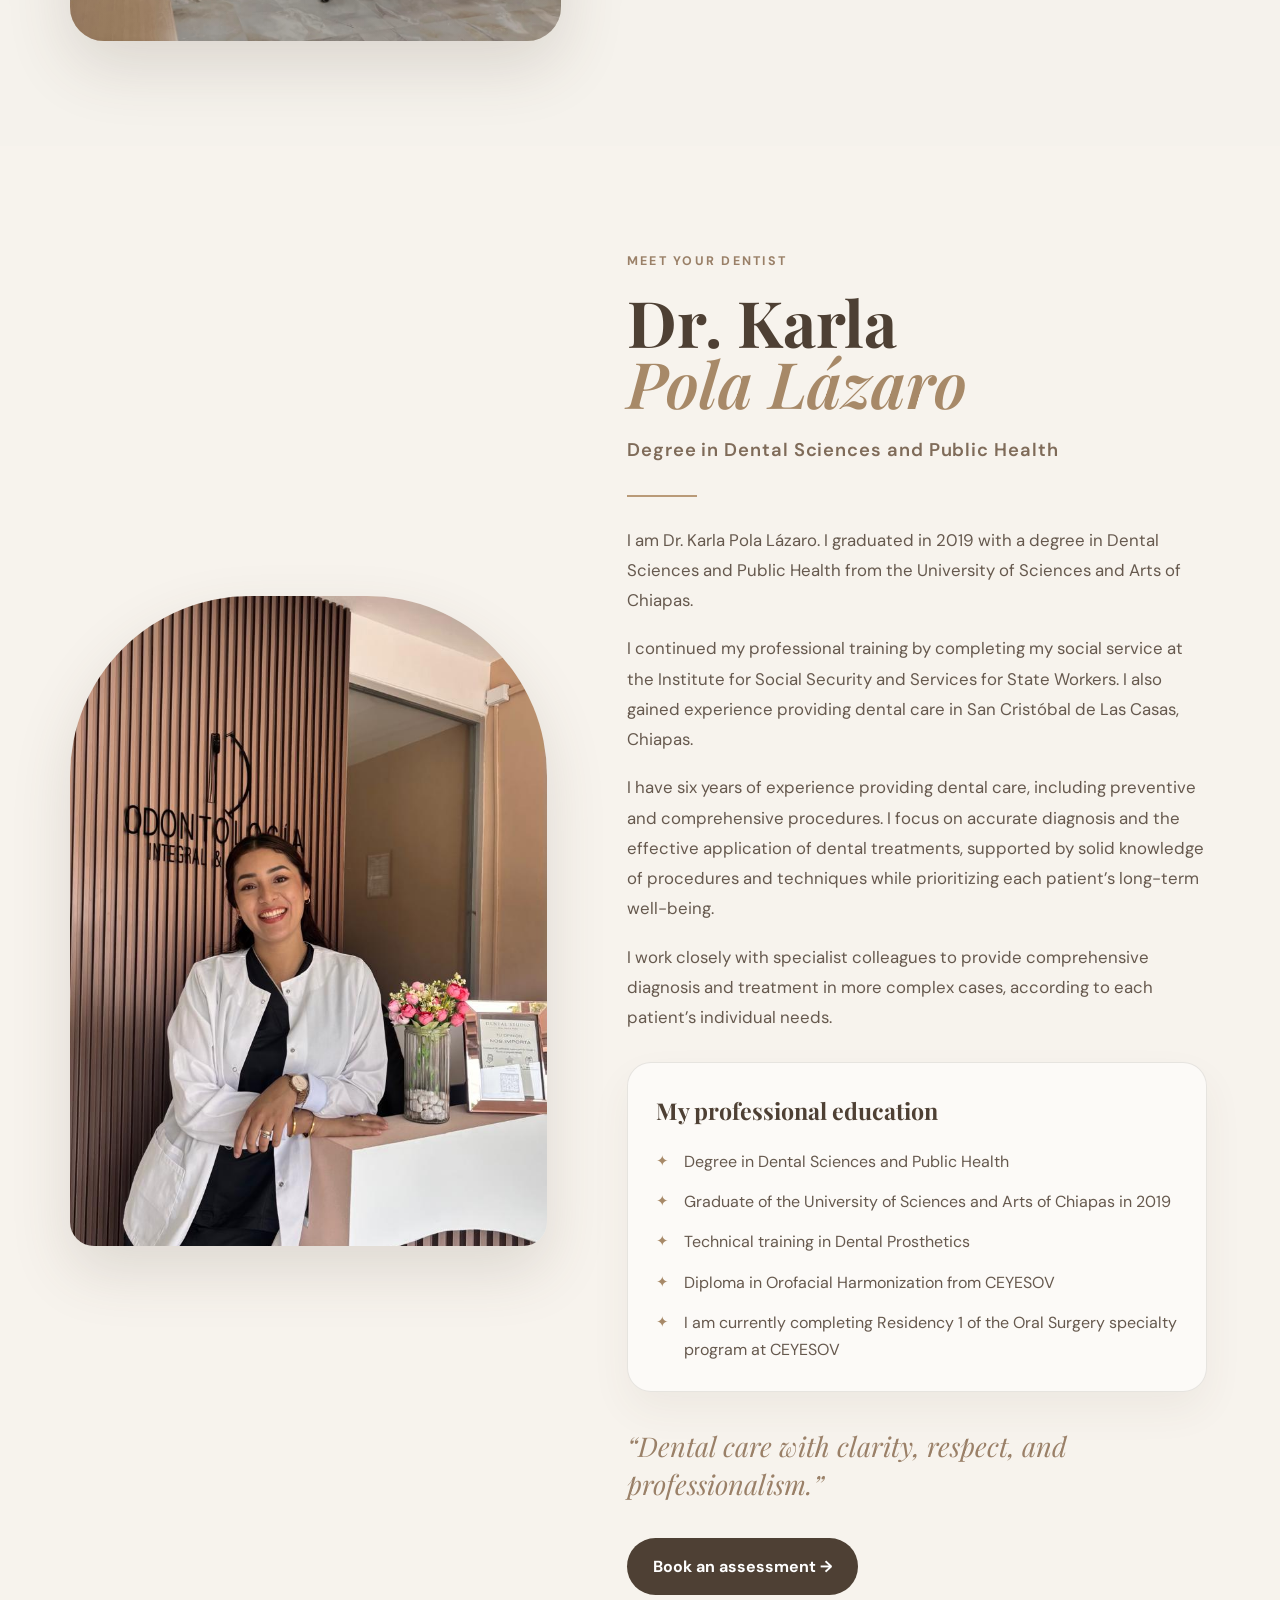
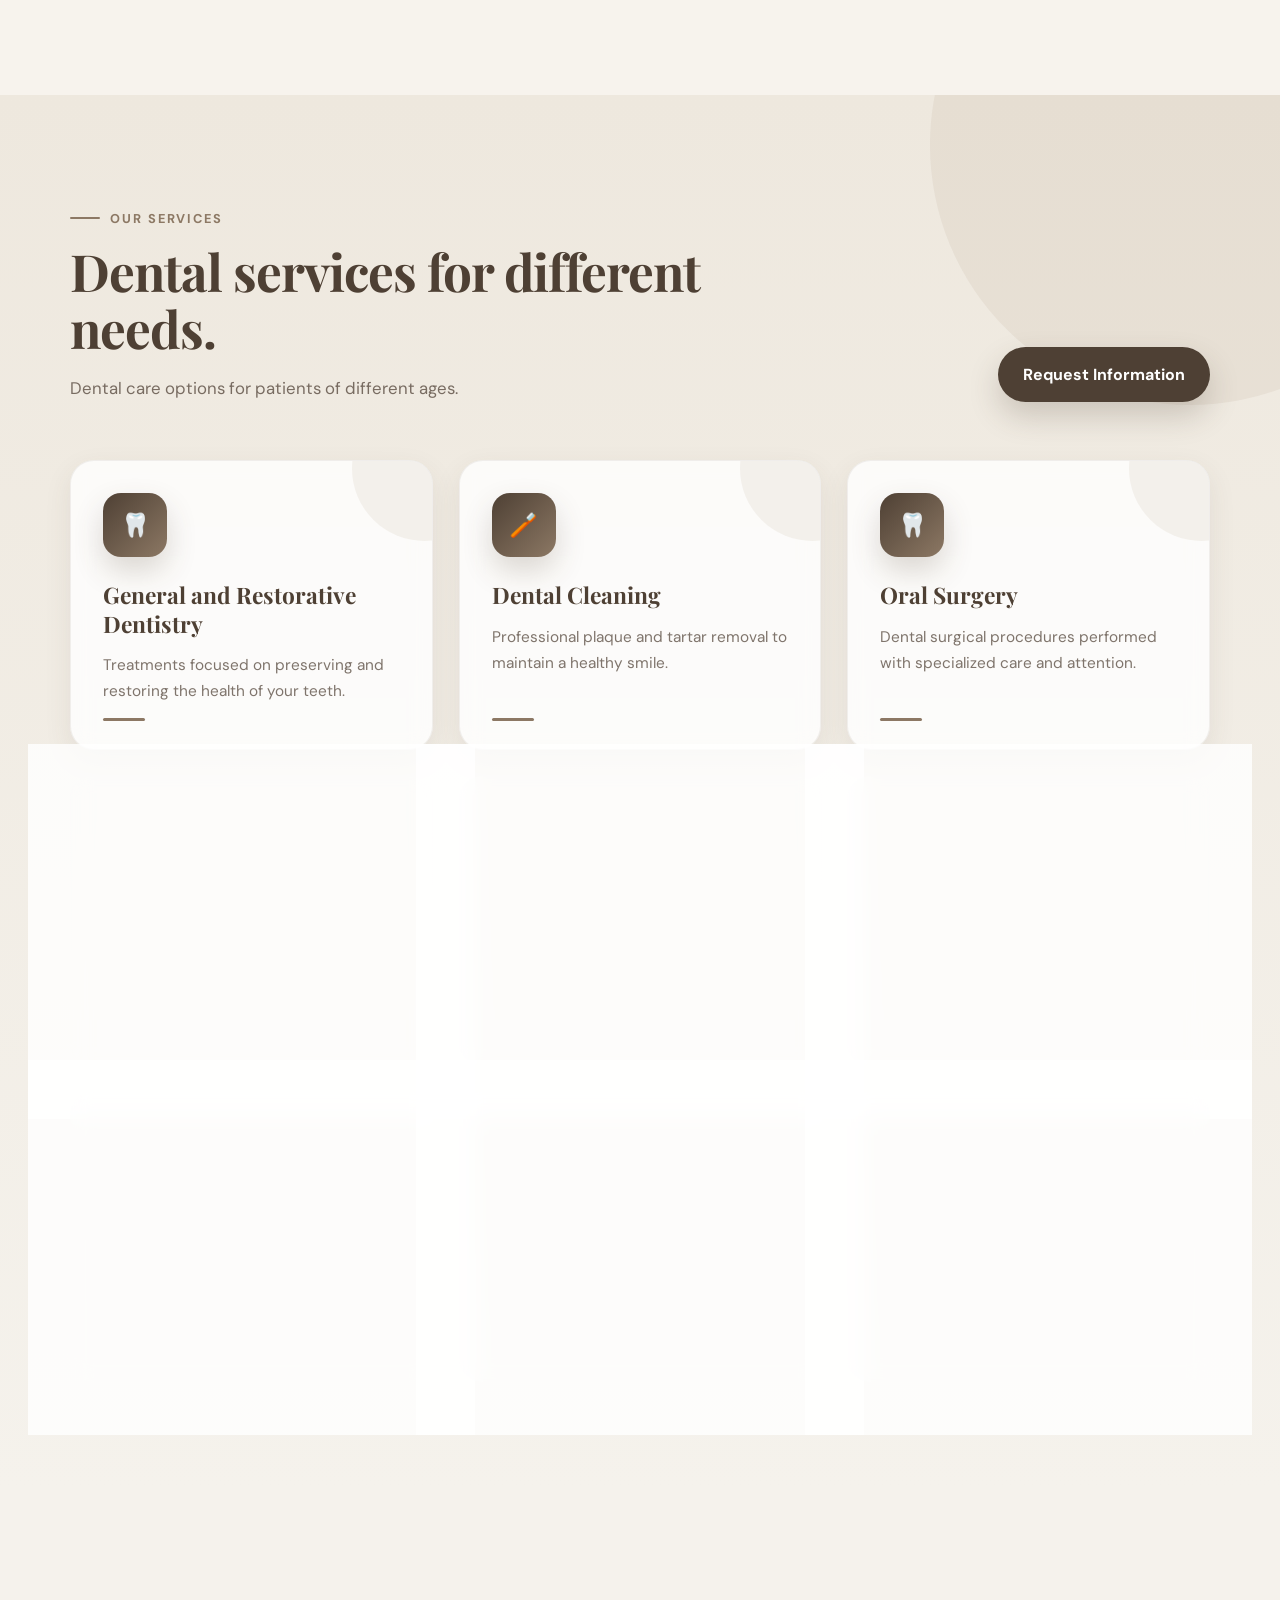
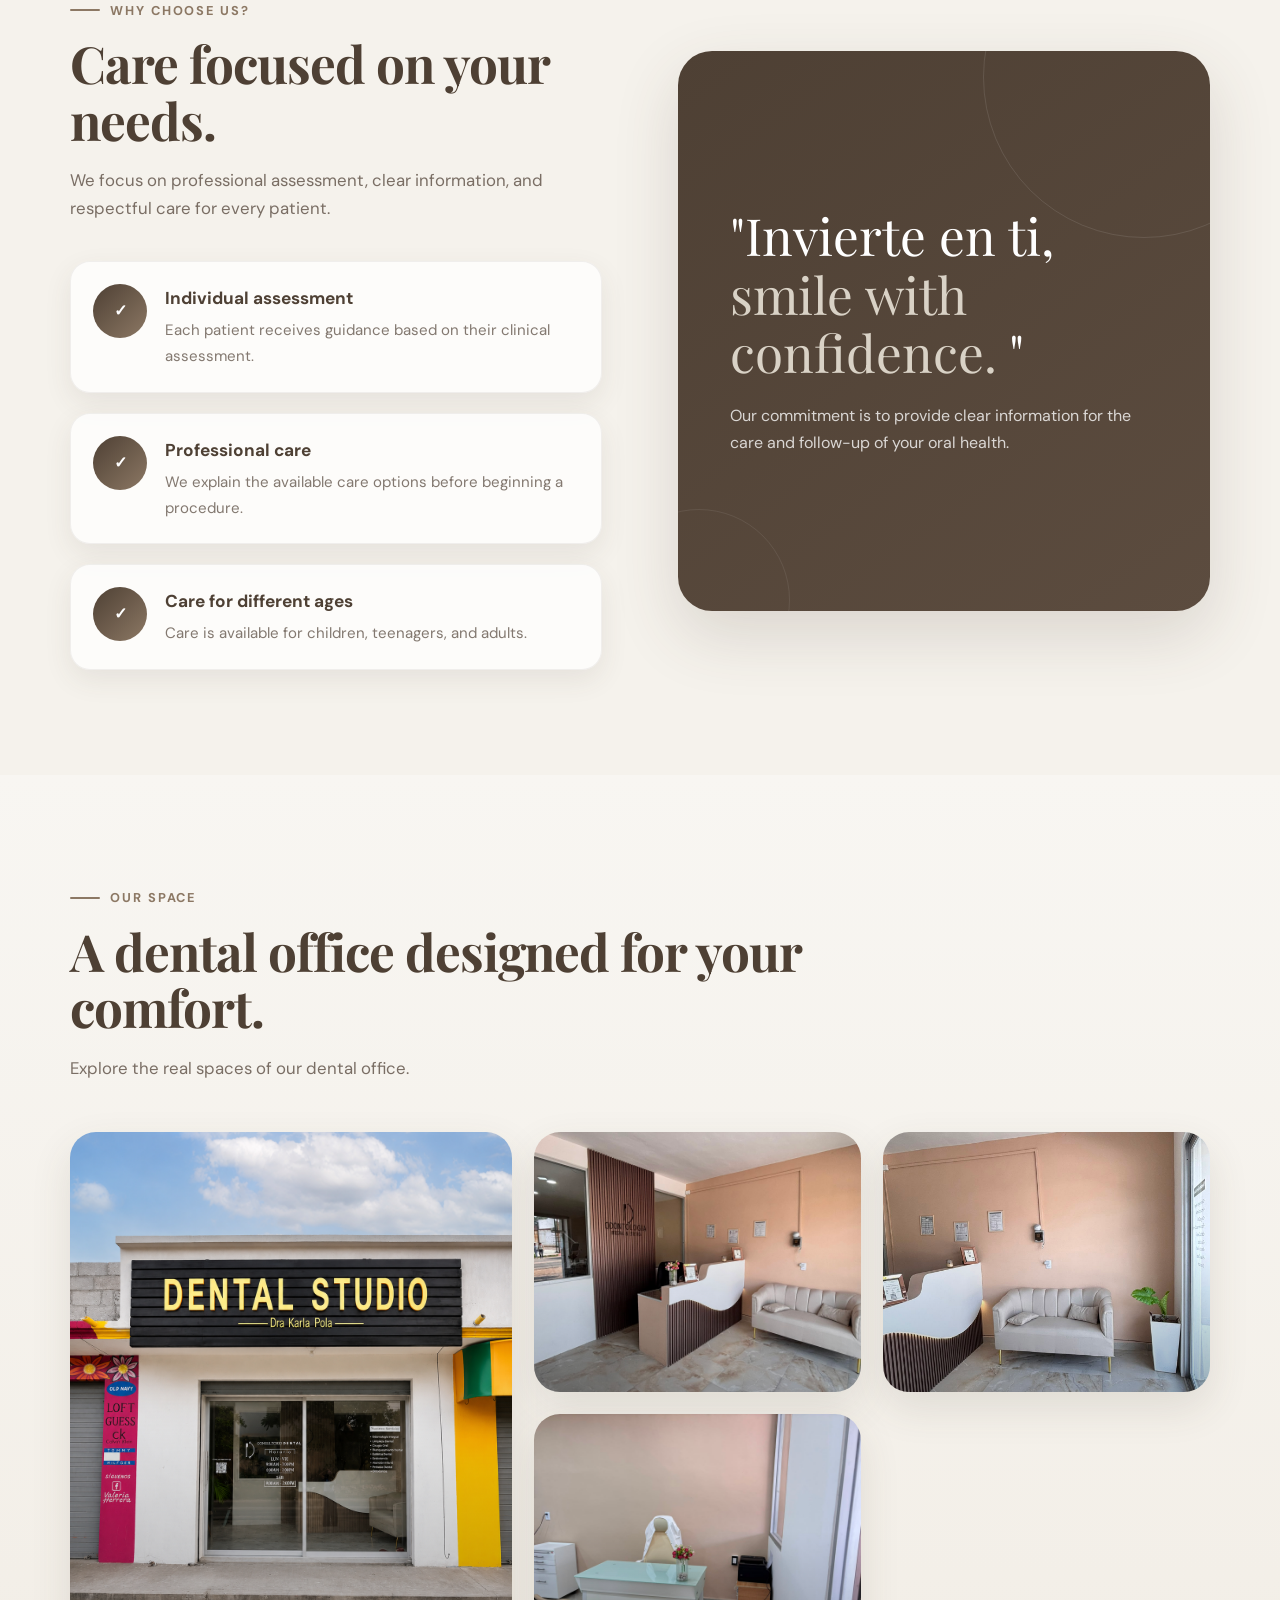
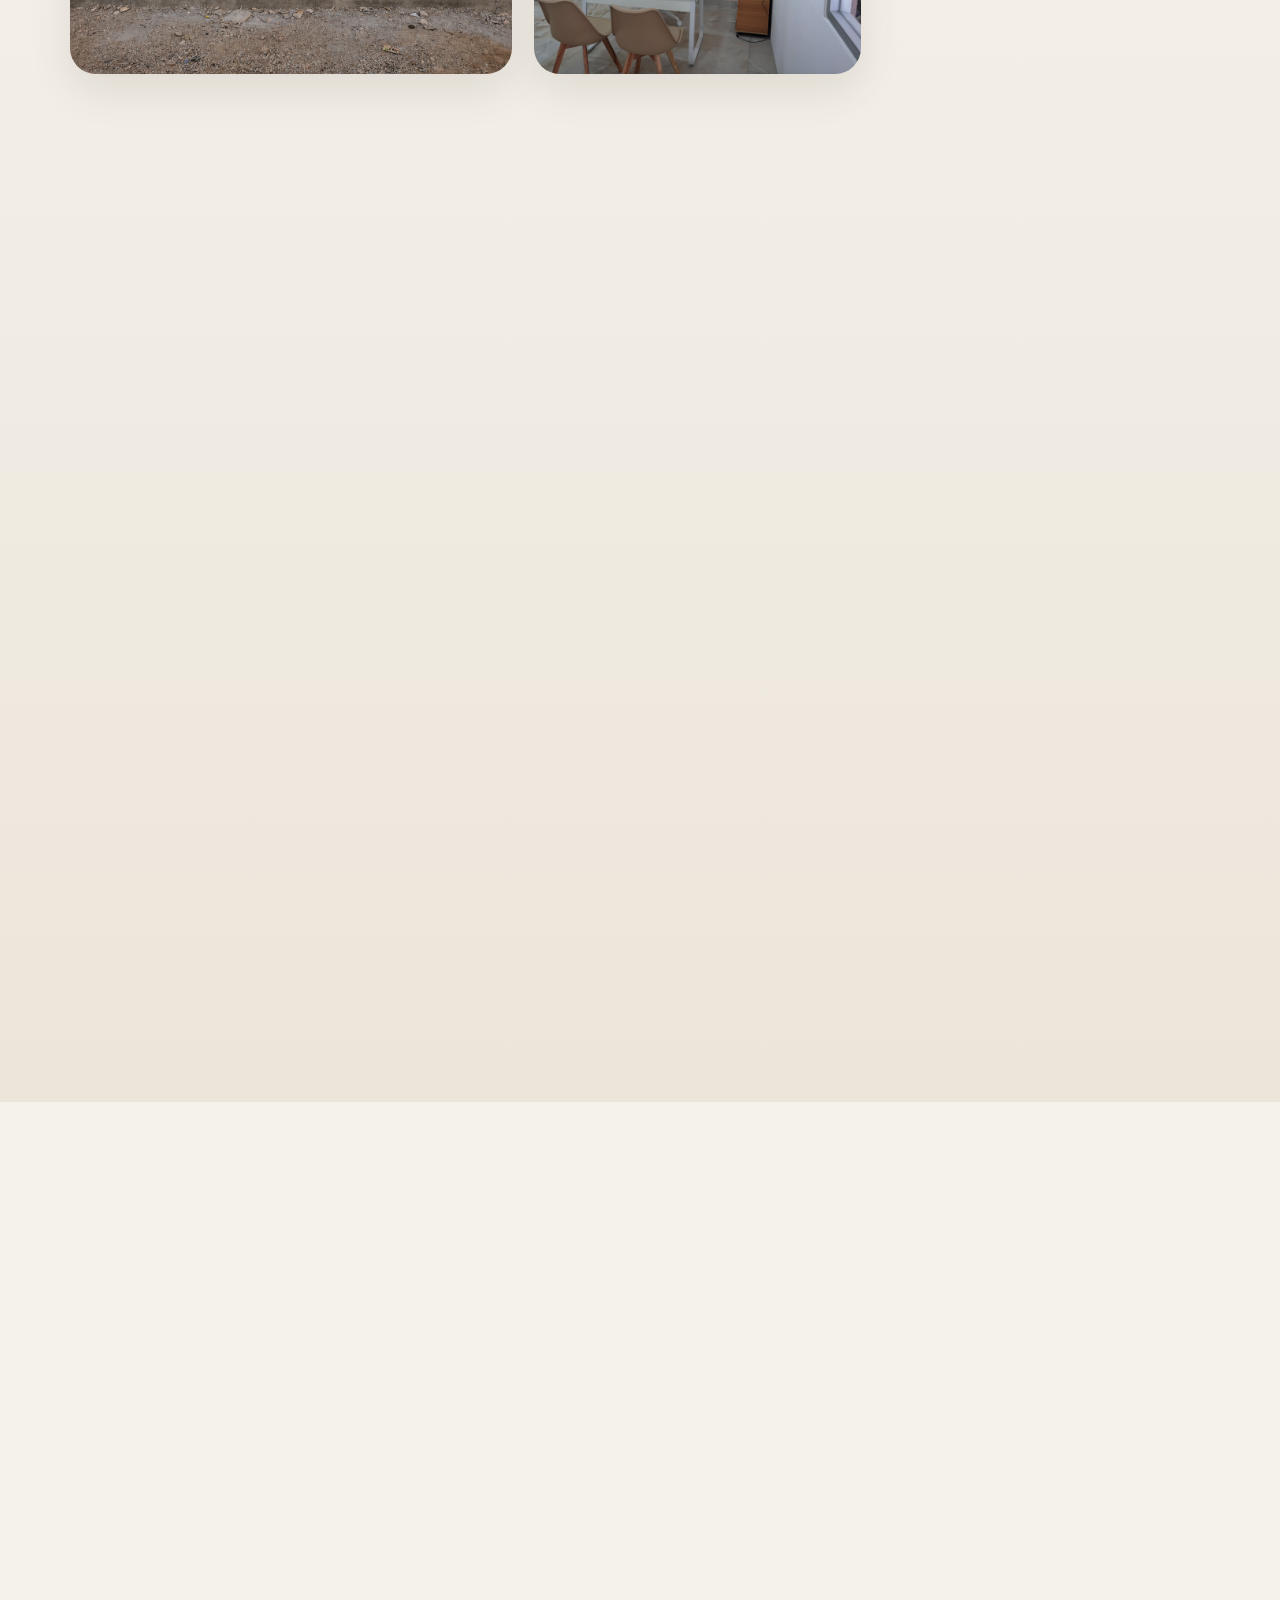
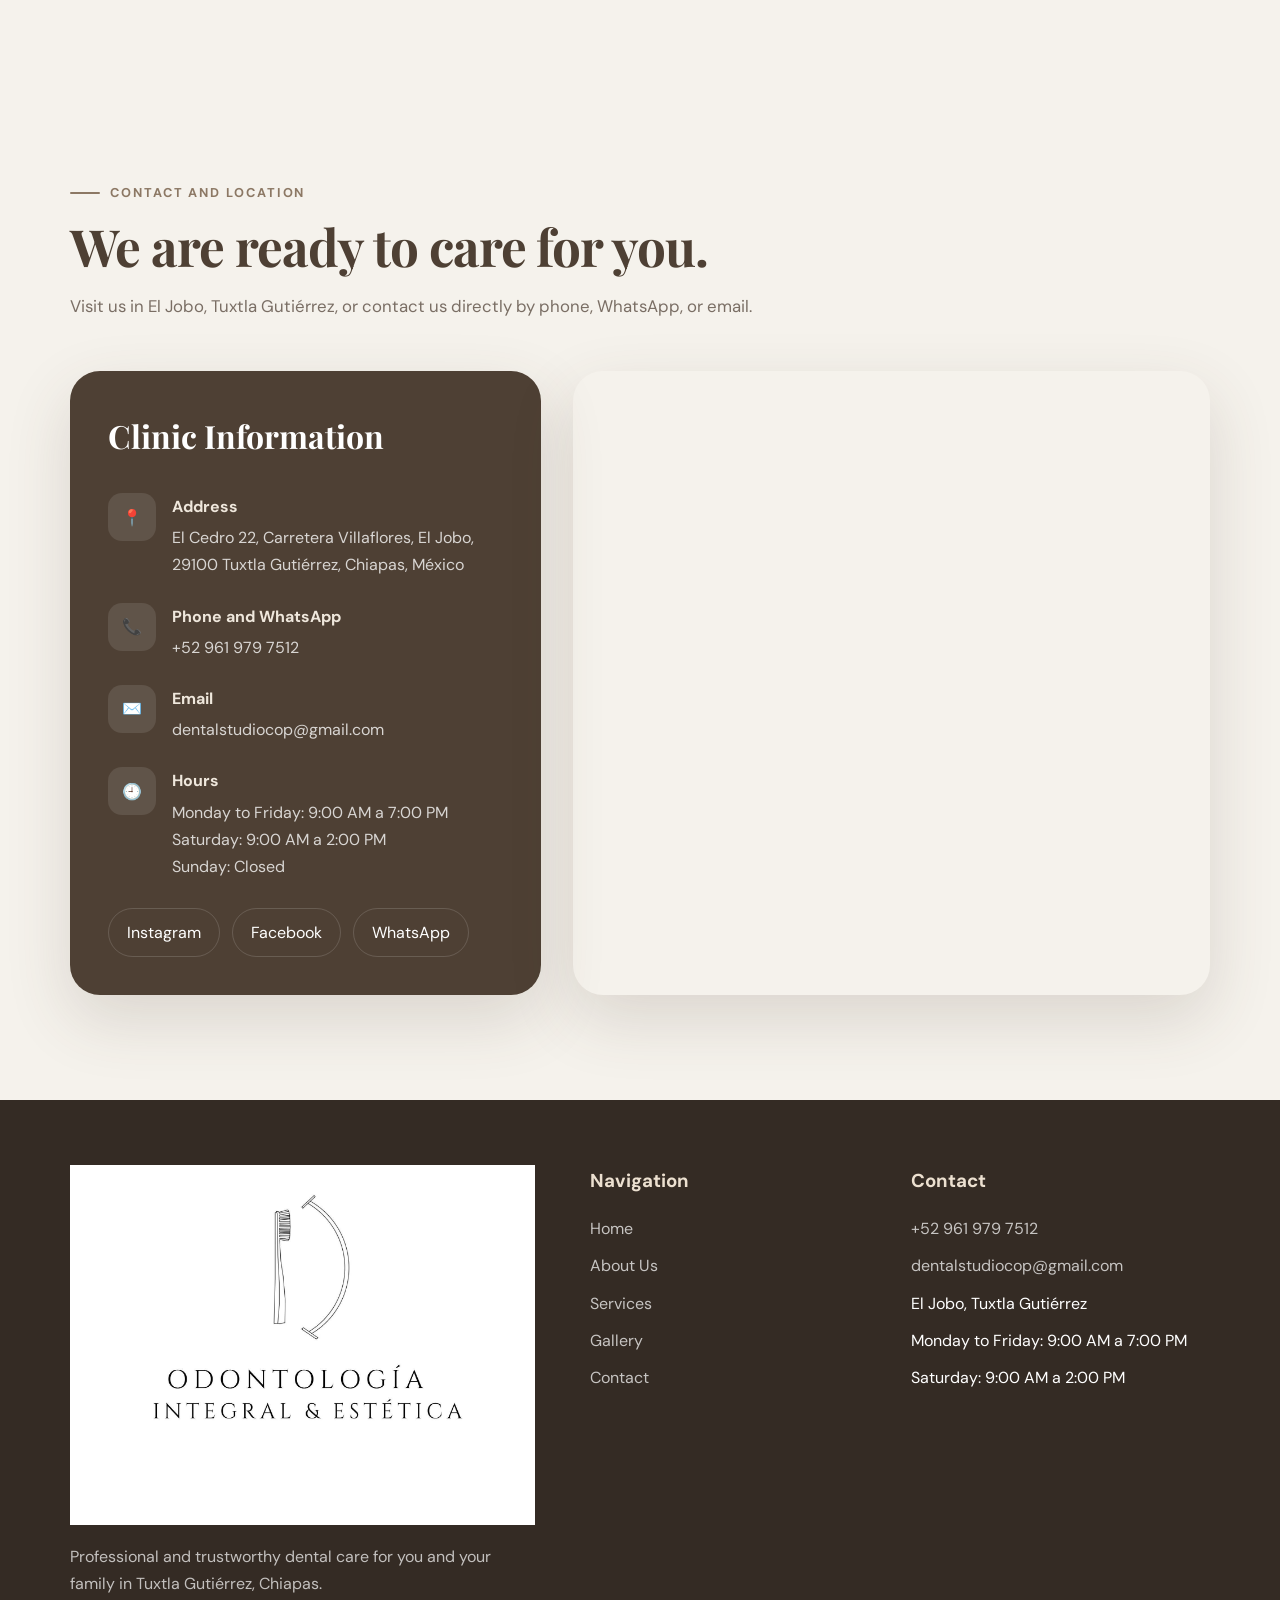
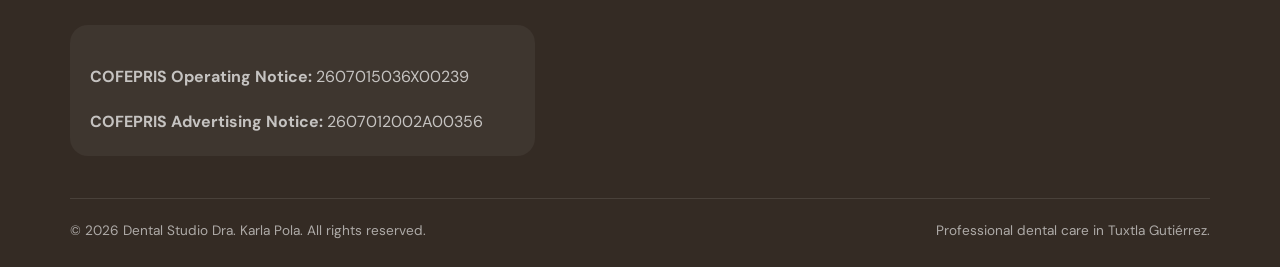
==== commit b598df39: "Update footer by removing brand details Removed brand logo and text from footer section." ====
--- a/en.html
+++ b/en.html
@@ -1137,25 +1137,13 @@
 
                 <div class="footer-brand">
 
-                    <a href="#inicio" class="brand">
-
-                        <div class="brand-mark">
-                            🦷
-                        </div>
-
-                        <div class="brand-text">
-
-                            <strong>
-                                Dental Studio
-                            </strong>
-
-                            <span>
-                                Dra. Karla Pola
-                            </span>
-
-                        </div>
-
-                    </a>
+    <a href="#inicio" class="footer-brand-logo">
+        <img
+            src="logo-simbolo.png"
+            alt="Odontología Integral y Estética"
+            class="footer-official-logo"
+        >
+    </a>
 
 
                     <p>
--- a/style.css
+++ b/style.css
@@ -2222,3 +2222,7 @@
         width: 190px !important;
     }
 }
+/* Hace que el fondo blanco del logo se mezcle con el fondo de la página */
+.brand-official-image {
+    mix-blend-mode: multiply !important;
+}
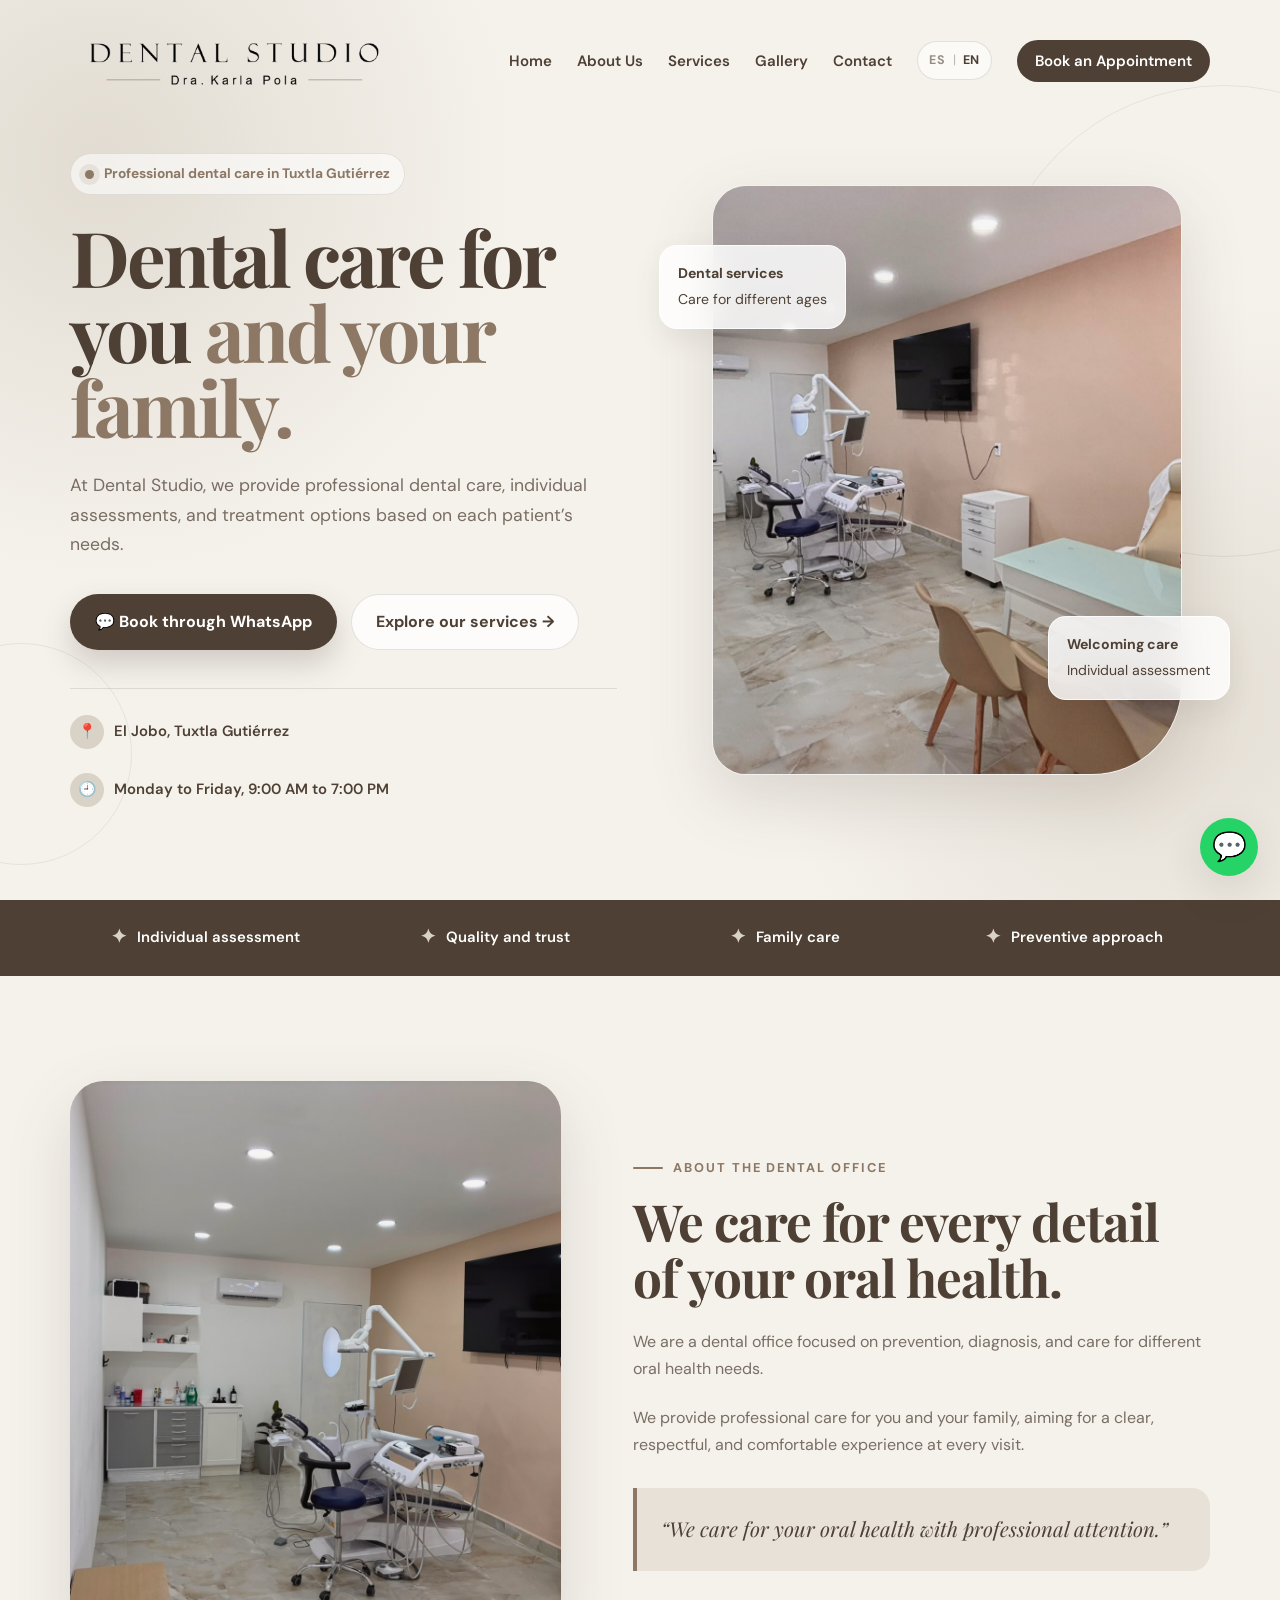
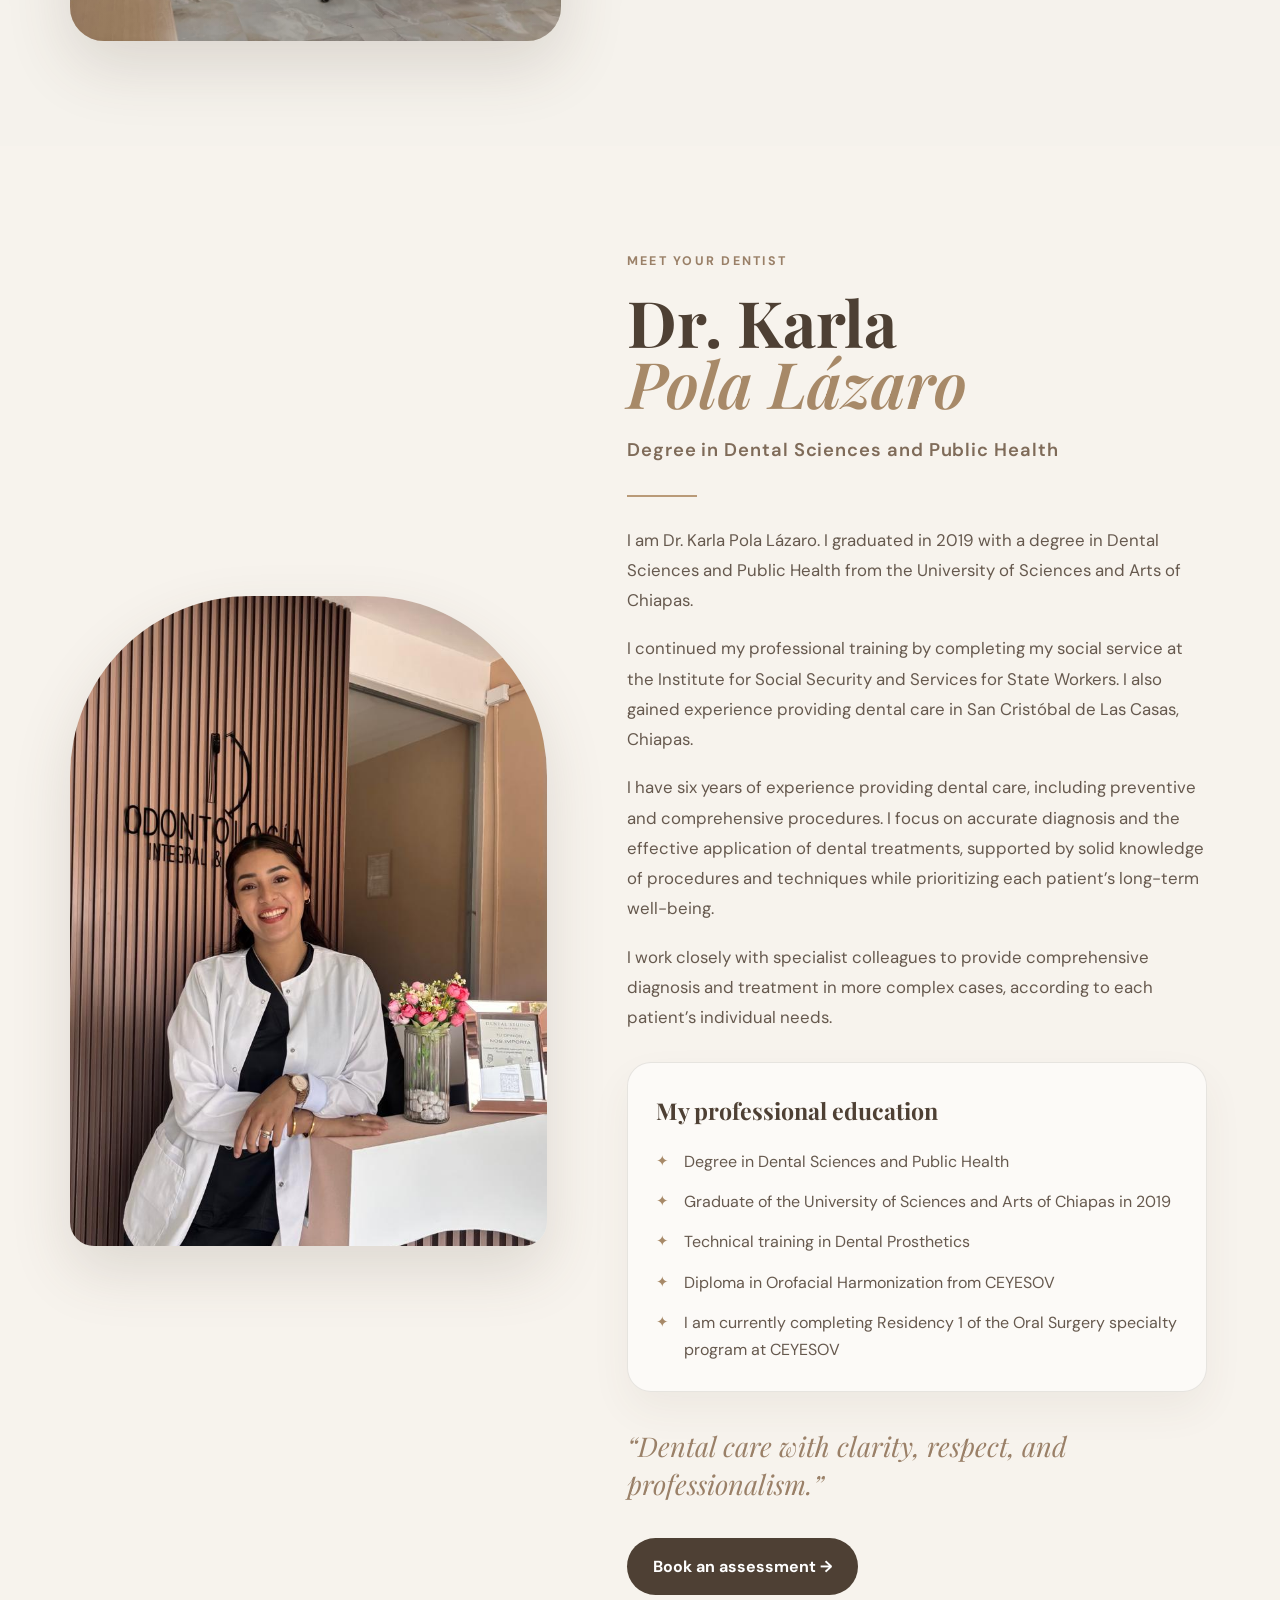
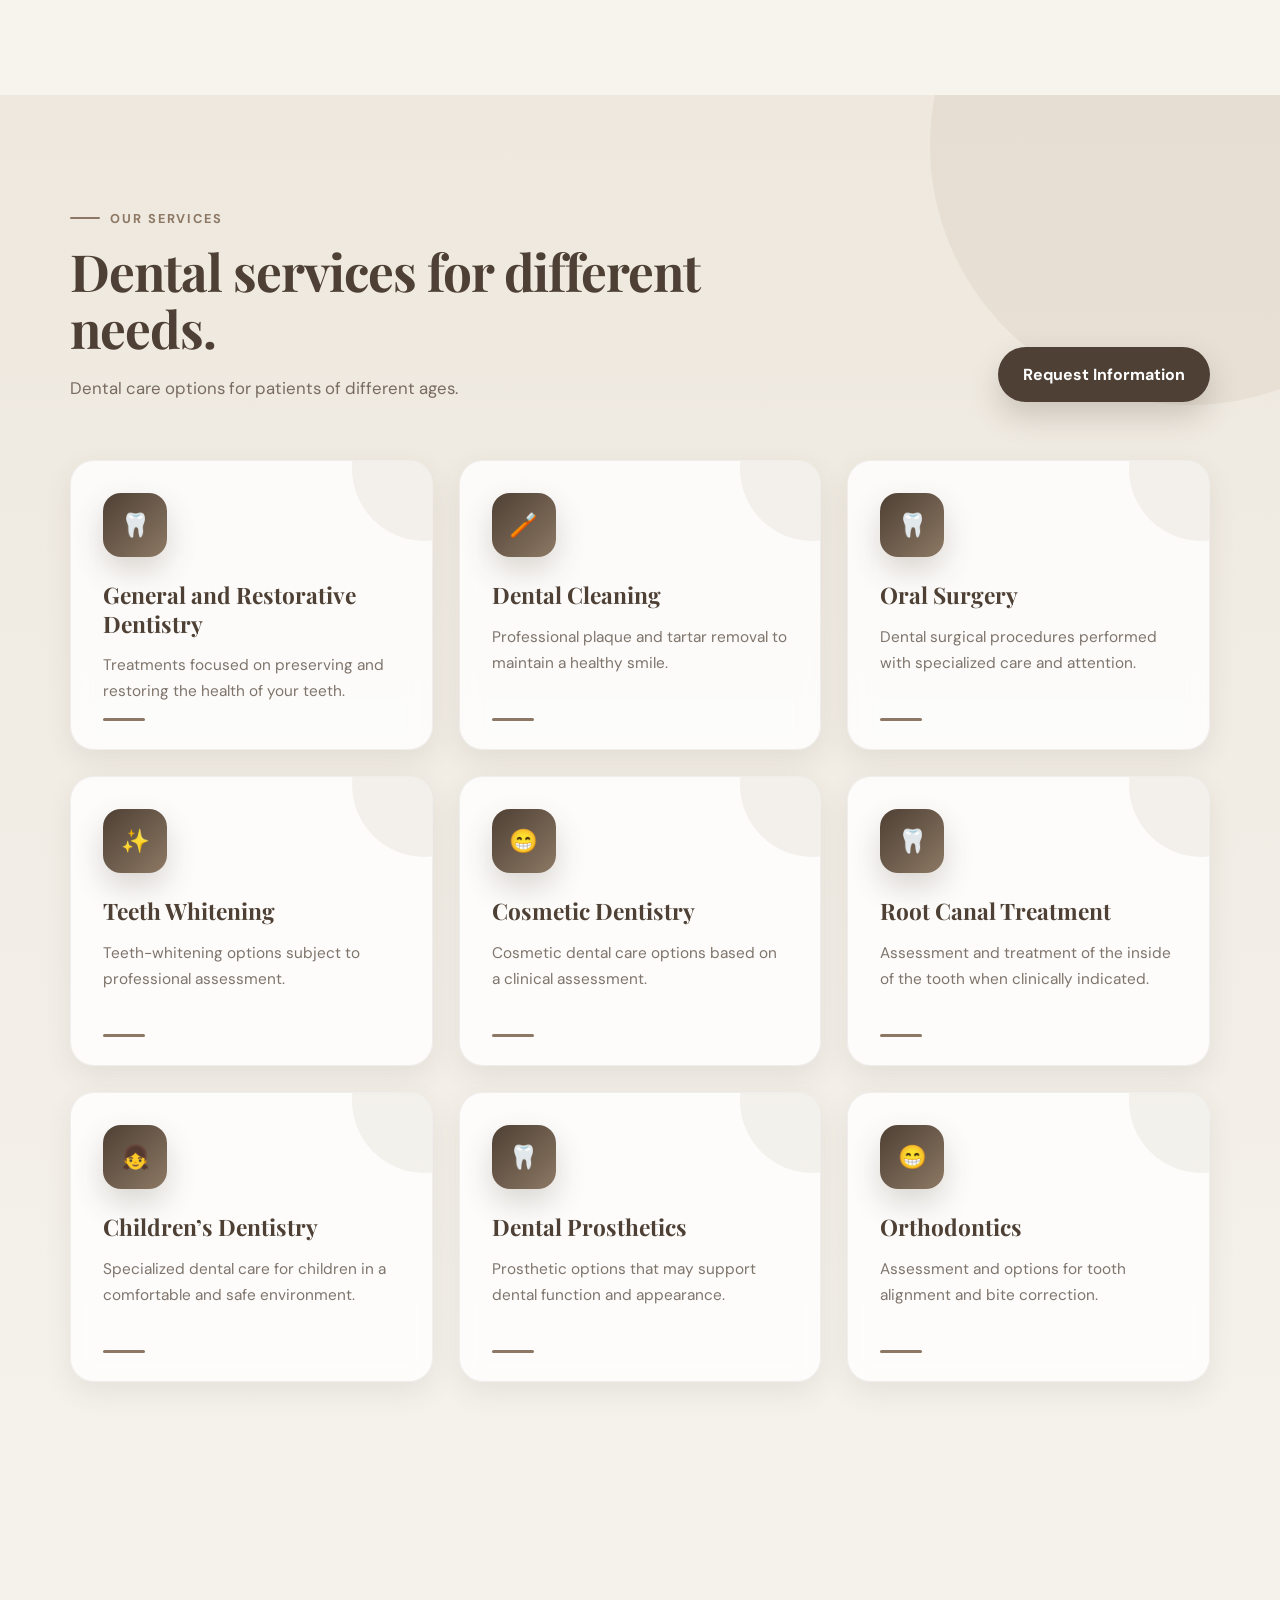
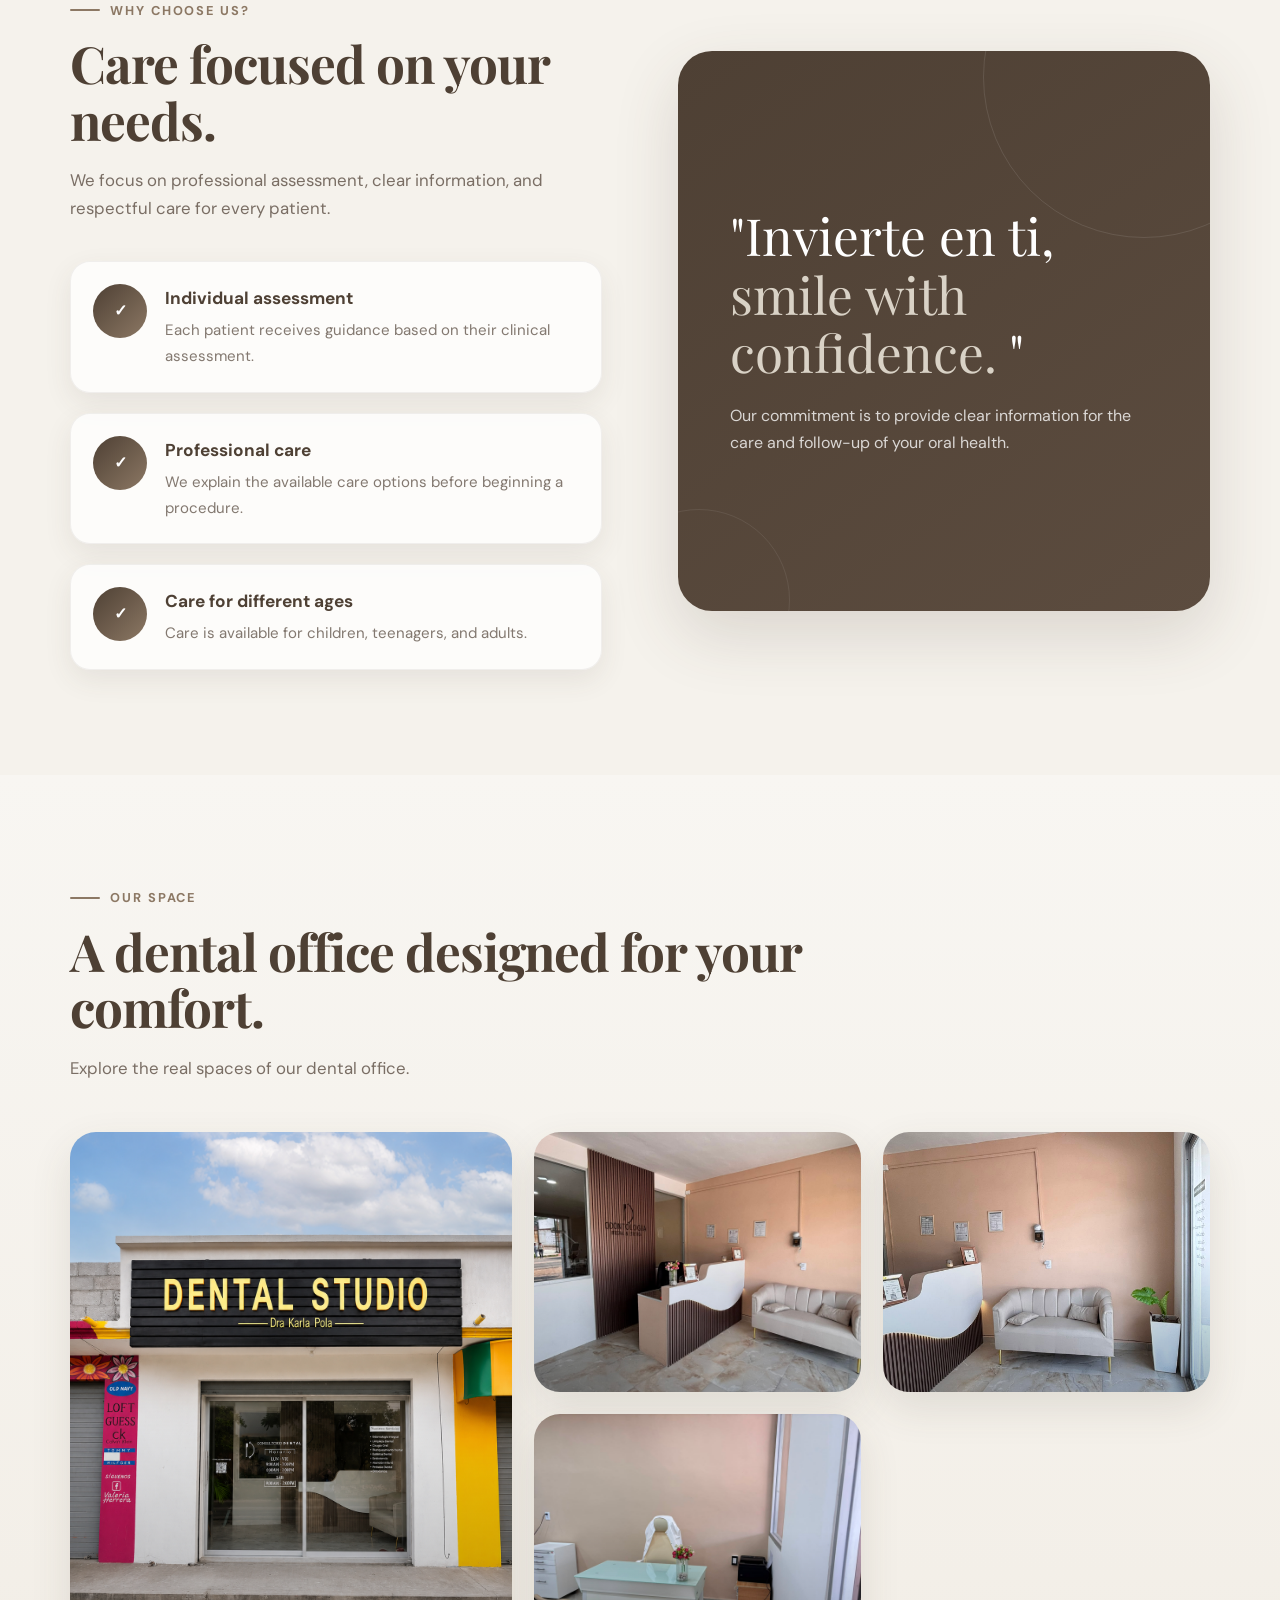
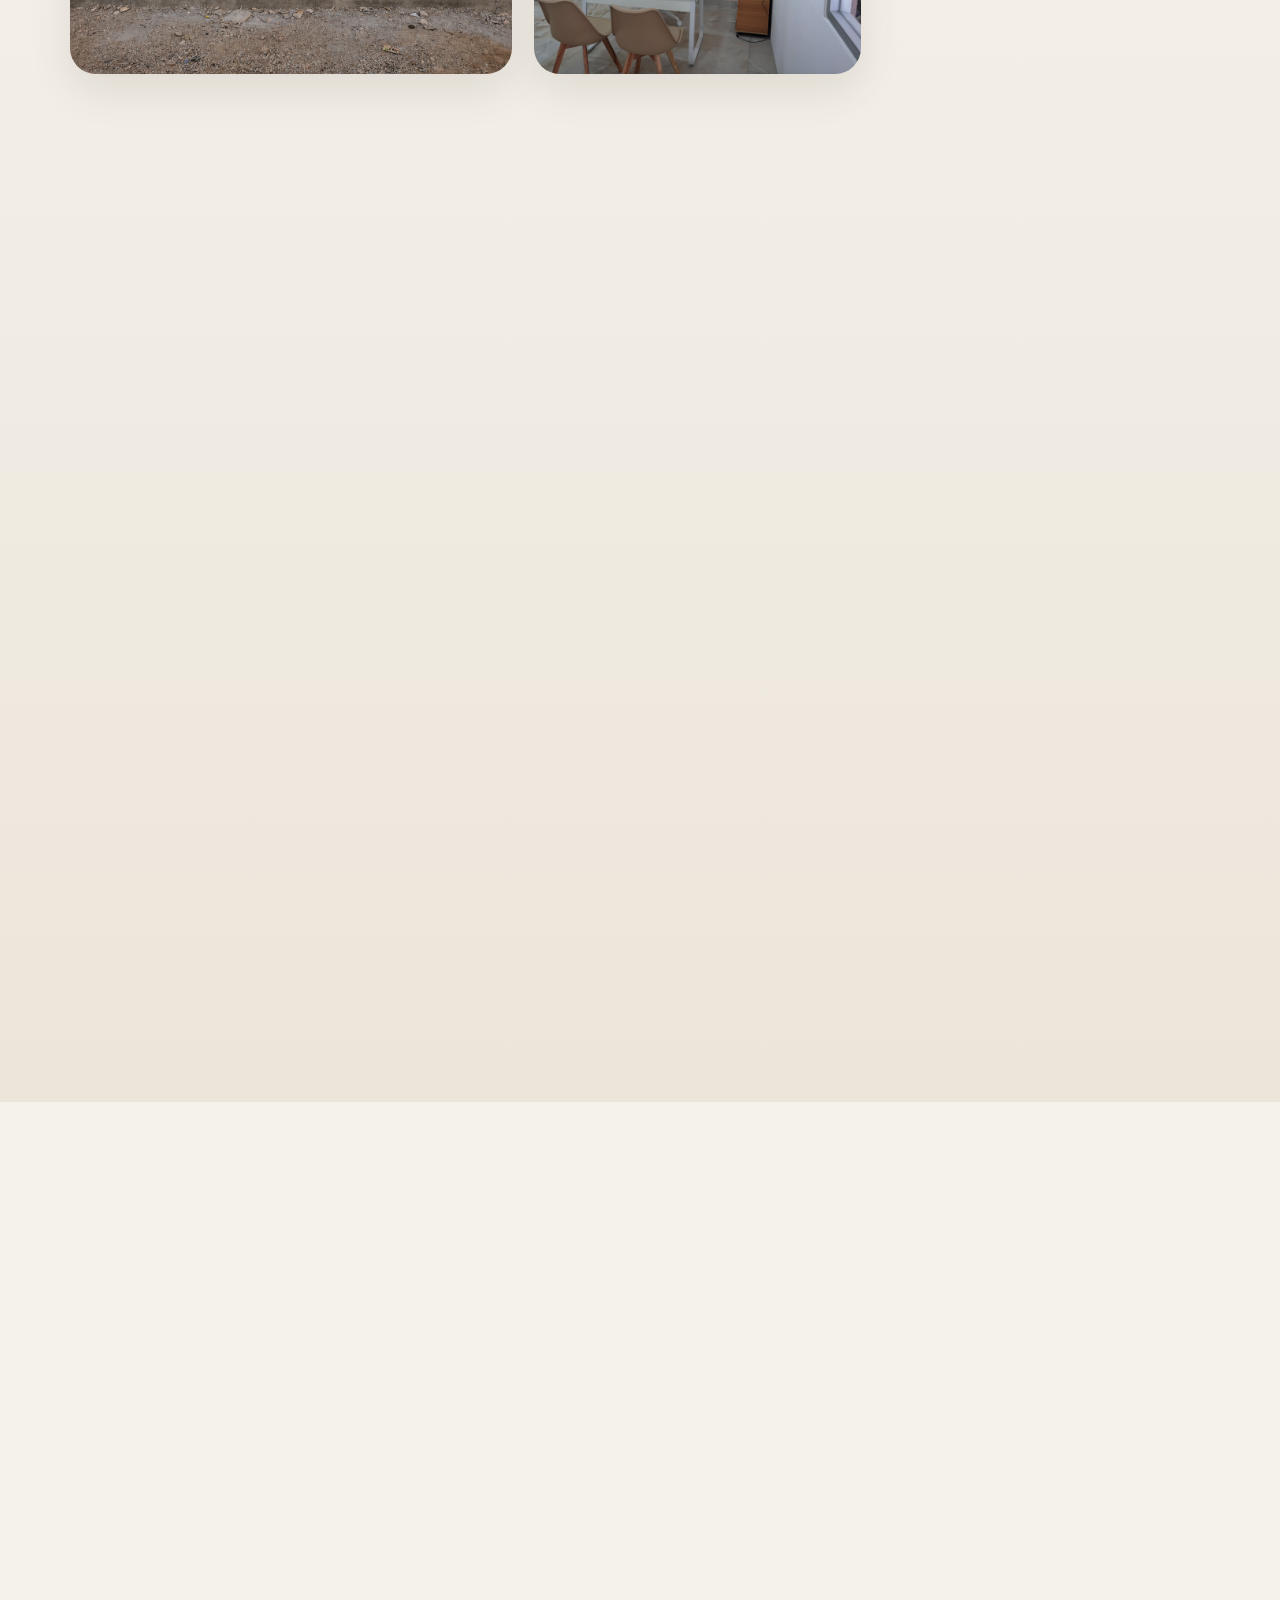
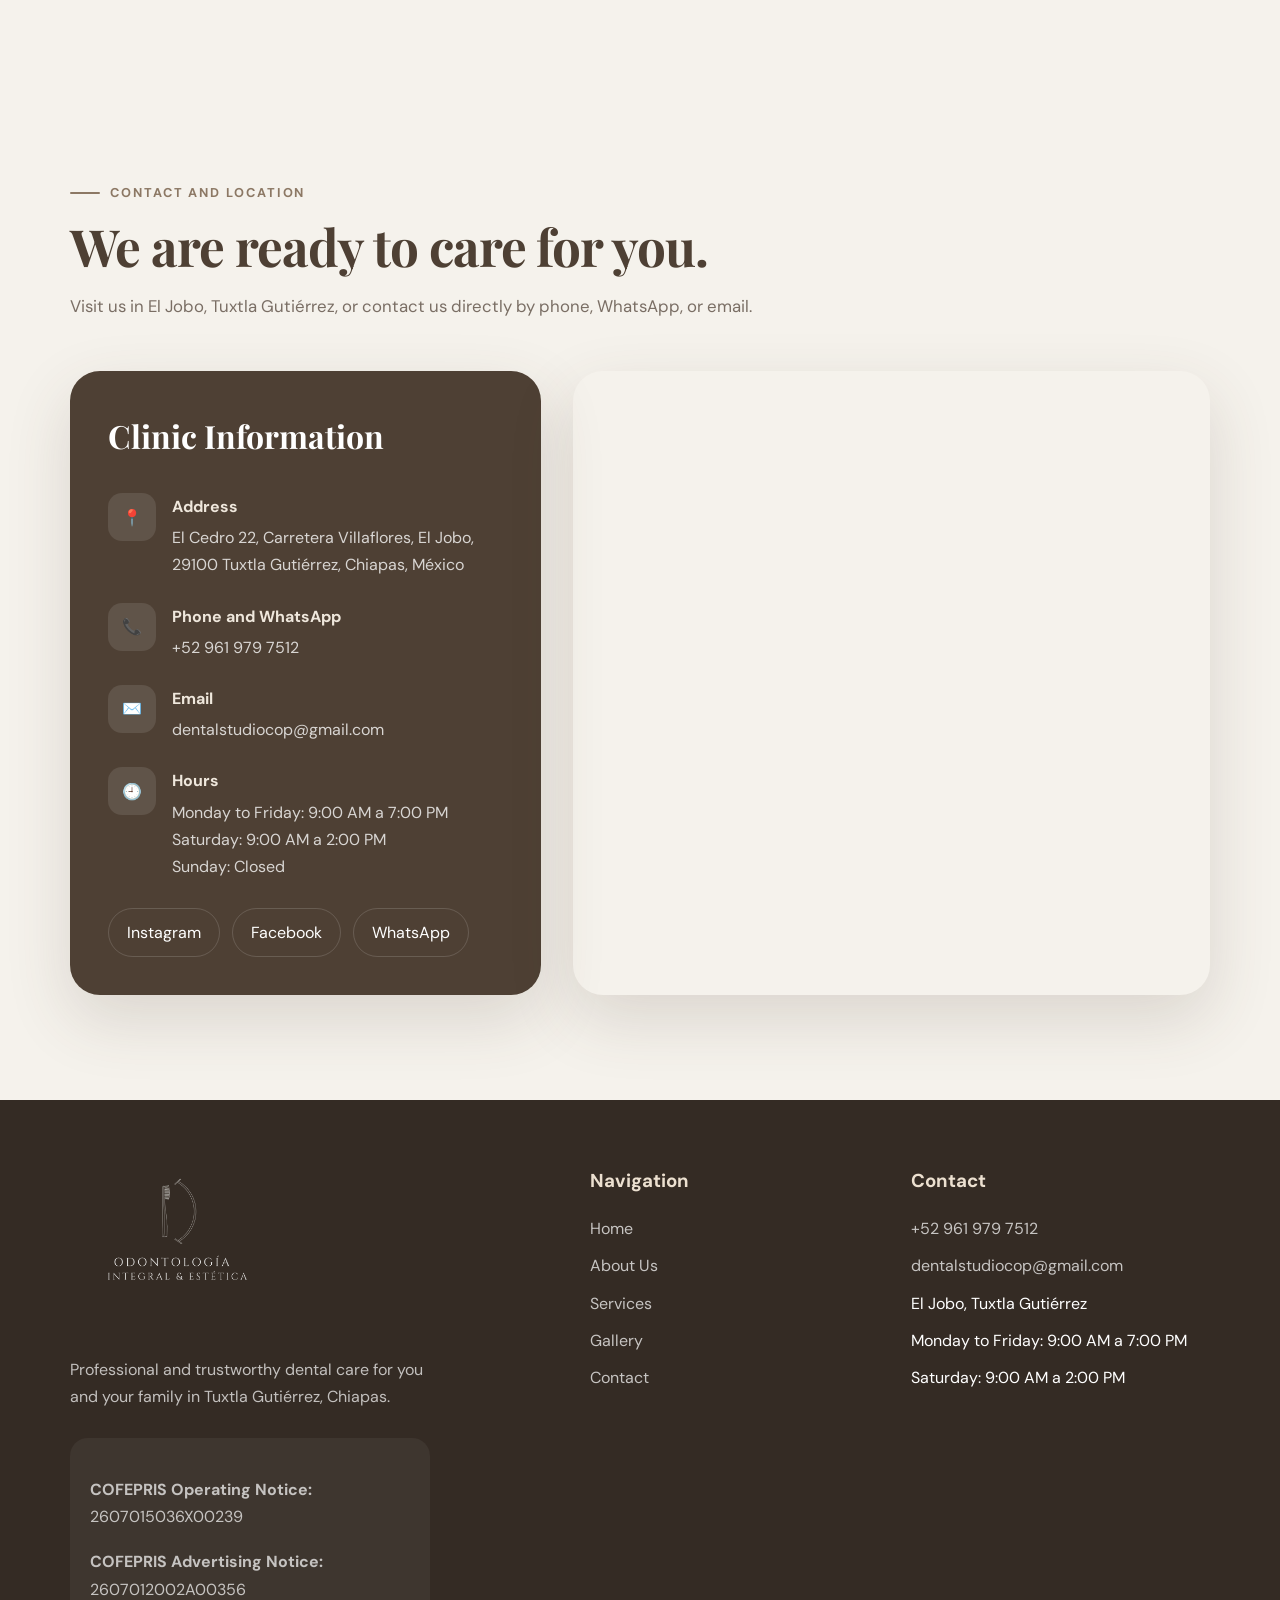
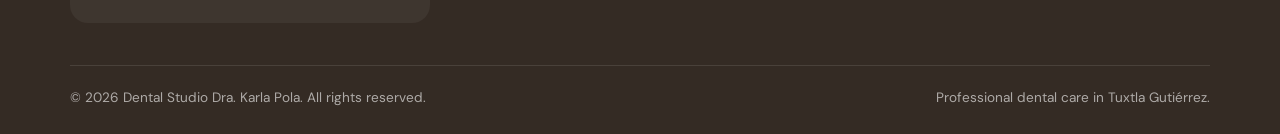
==== commit d866df51: "Update logo source in en.html" ====
--- a/en.html
+++ b/en.html
@@ -68,7 +68,7 @@
 
             <a href="#inicio" class="brand brand-official">
     <img
-        src="logo-dental-studio-v2.png"
+        src="logo-dental-studio-v3.png"
         alt="Dental Studio - Dra. Karla Pola"
         class="brand-official-image"
     >
--- a/style.css
+++ b/style.css
@@ -2222,7 +2222,157 @@
         width: 190px !important;
     }
 }
-/* Hace que el fondo blanco del logo se mezcle con el fondo de la página */
-.brand-official-image {
-    mix-blend-mode: multiply !important;
-}
+/* ========================================
+   LOGO OFICIAL EN EL FOOTER - TAMAÑO PEQUEÑO
+======================================== */
+
+.footer-brand-logo {
+    display: inline-block;
+    text-decoration: none;
+}
+
+.footer-official-logo {
+    display: block;
+    width: 210px;
+    height: 100px;
+    object-fit: contain;
+    object-position: center;
+    mix-blend-mode: screen;
+}
+/* ========================================
+   TAMAÑO FINAL DEL LOGO DEL FOOTER
+======================================== */
+
+footer .footer-brand {
+    width: auto !important;
+    max-width: 230px !important;
+}
+
+footer .footer-brand-logo {
+    display: inline-block !important;
+    width: 210px !important;
+    max-width: 210px !important;
+    height: auto !important;
+    overflow: visible !important;
+}
+
+footer .footer-brand-logo .footer-official-logo {
+    display: block !important;
+    width: 210px !important;
+    max-width: 210px !important;
+    height: auto !important;
+    object-fit: contain !important;
+    transform: none !important;
+    margin: 0 !important;
+}
+
+@media (max-width: 700px) {
+    footer .footer-brand,
+    footer .footer-brand-logo,
+    footer .footer-brand-logo .footer-official-logo {
+        width: 170px !important;
+        max-width: 170px !important;
+    }
+}
+/* ========================================
+   LOGO DEL FOOTER INTEGRADO AL DISEÑO
+======================================== */
+
+footer .footer-brand-logo {
+    display: inline-flex !important;
+    align-items: center !important;
+    justify-content: center !important;
+    width: 190px !important;
+    height: 120px !important;
+    padding: 14px !important;
+    border-radius: 18px !important;
+    background-color: rgba(255, 255, 255, 0.08) !important;
+    border: 1px solid rgba(255, 255, 255, 0.12) !important;
+    text-decoration: none !important;
+    overflow: hidden !important;
+}
+
+footer .footer-official-logo {
+    display: block !important;
+    width: 100% !important;
+    height: 100% !important;
+    object-fit: contain !important;
+    object-position: center !important;
+    margin: 0 !important;
+    transform: none !important;
+    mix-blend-mode: screen !important;
+    opacity: 0.9;
+}
+
+@media (max-width: 700px) {
+    footer .footer-brand-logo {
+        width: 165px !important;
+        height: 105px !important;
+    }
+}
+/* Logo transparente del footer */
+footer .footer-official-logo {
+    display: block !important;
+    width: 210px !important;
+    max-width: 210px !important;
+    height: auto !important;
+    object-fit: contain !important;
+    filter: invert(1) !important;
+}
+/* ========================================
+   FOOTER LOGO - SHOW FULL IMAGE
+======================================== */
+
+footer .footer-brand {
+    width: auto !important;
+    max-width: 360px !important;
+}
+
+footer .footer-brand-logo {
+    display: block !important;
+    width: 280px !important;
+    max-width: 100% !important;
+    height: auto !important;
+    min-height: 0 !important;
+
+    padding: 0 !important;
+    margin: 0 0 28px 0 !important;
+
+    background: transparent !important;
+    border: none !important;
+    border-radius: 0 !important;
+
+    overflow: visible !important;
+    line-height: 0 !important;
+}
+
+footer .footer-official-logo {
+    display: block !important;
+    width: 280px !important;
+    max-width: 100% !important;
+    height: auto !important;
+    max-height: none !important;
+
+    object-fit: contain !important;
+    object-position: center !important;
+
+    transform: none !important;
+    scale: 1 !important;
+    clip-path: none !important;
+
+    margin: 0 !important;
+    padding: 0 !important;
+
+    background: transparent !important;
+    border: none !important;
+    border-radius: 0 !important;
+
+    filter: invert(1) !important;
+}
+
+@media (max-width: 700px) {
+    footer .footer-brand-logo,
+    footer .footer-official-logo {
+        width: 230px !important;
+    }
+}
